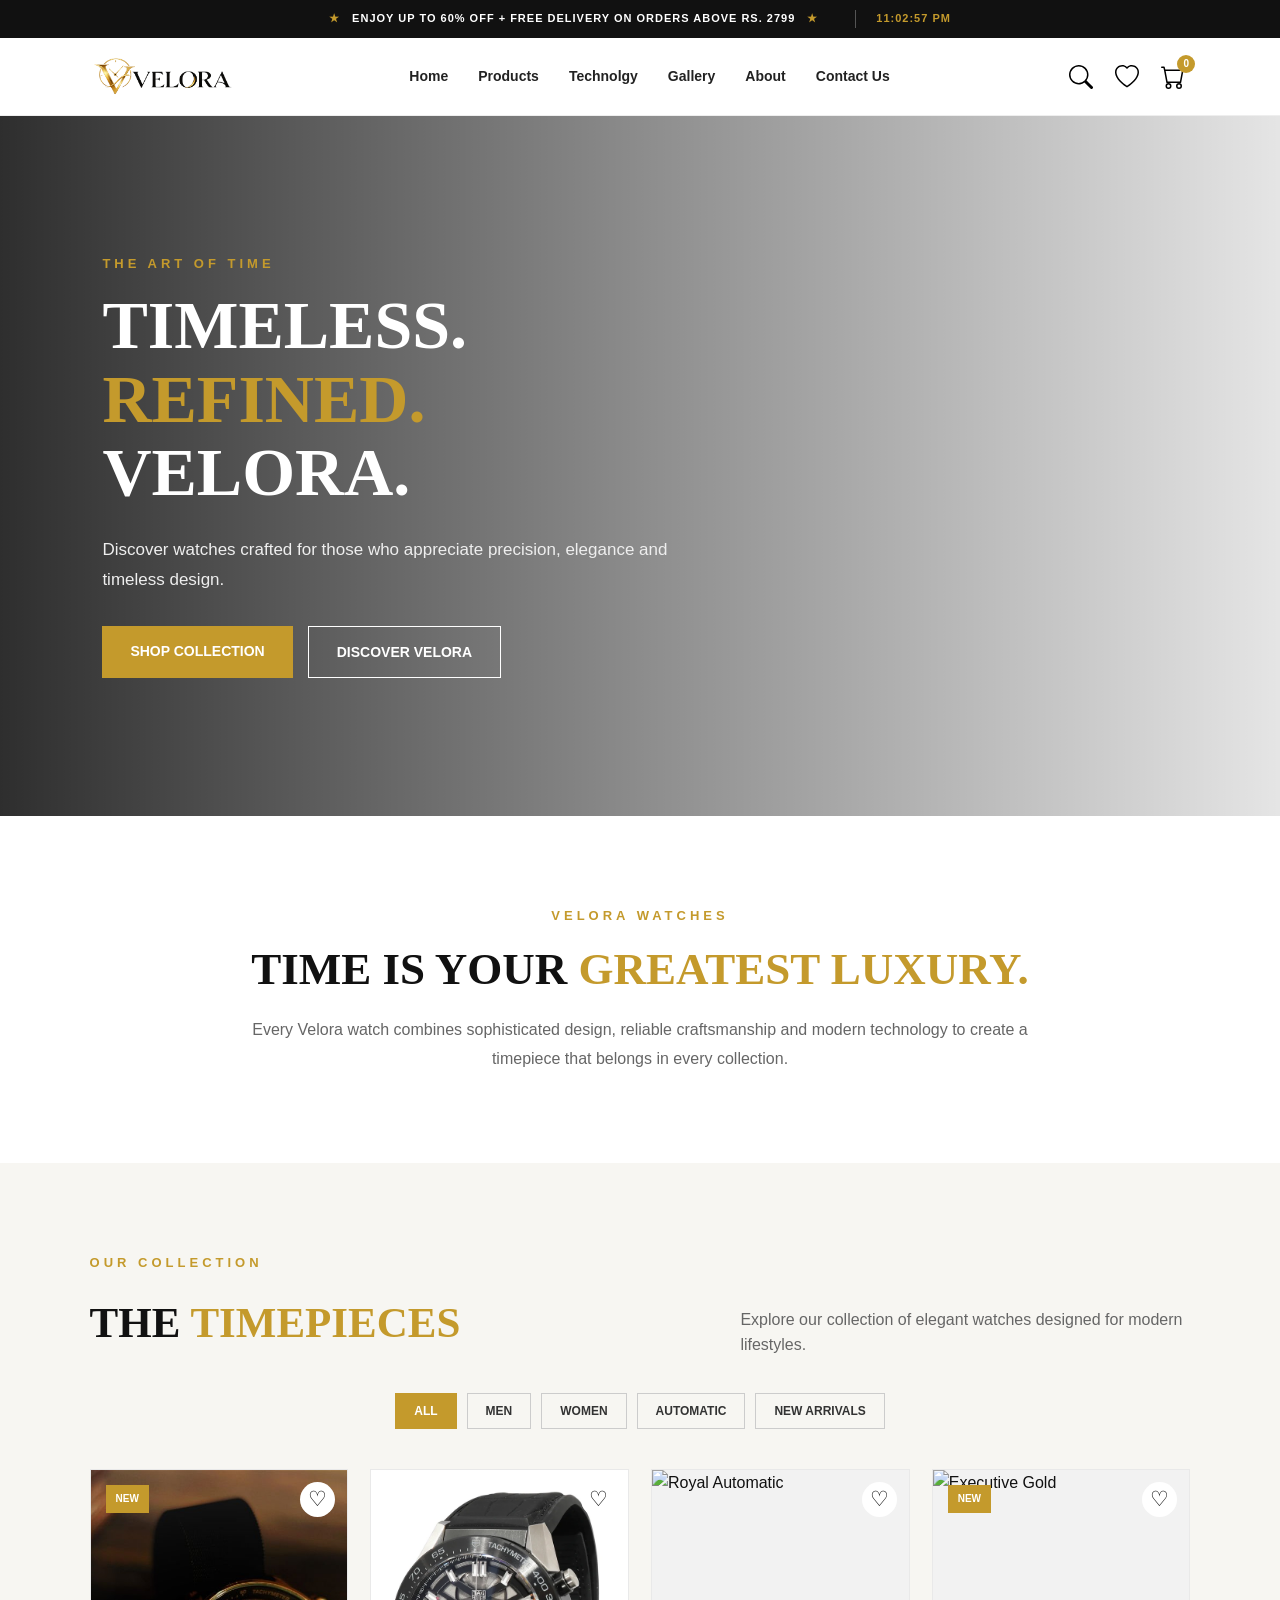
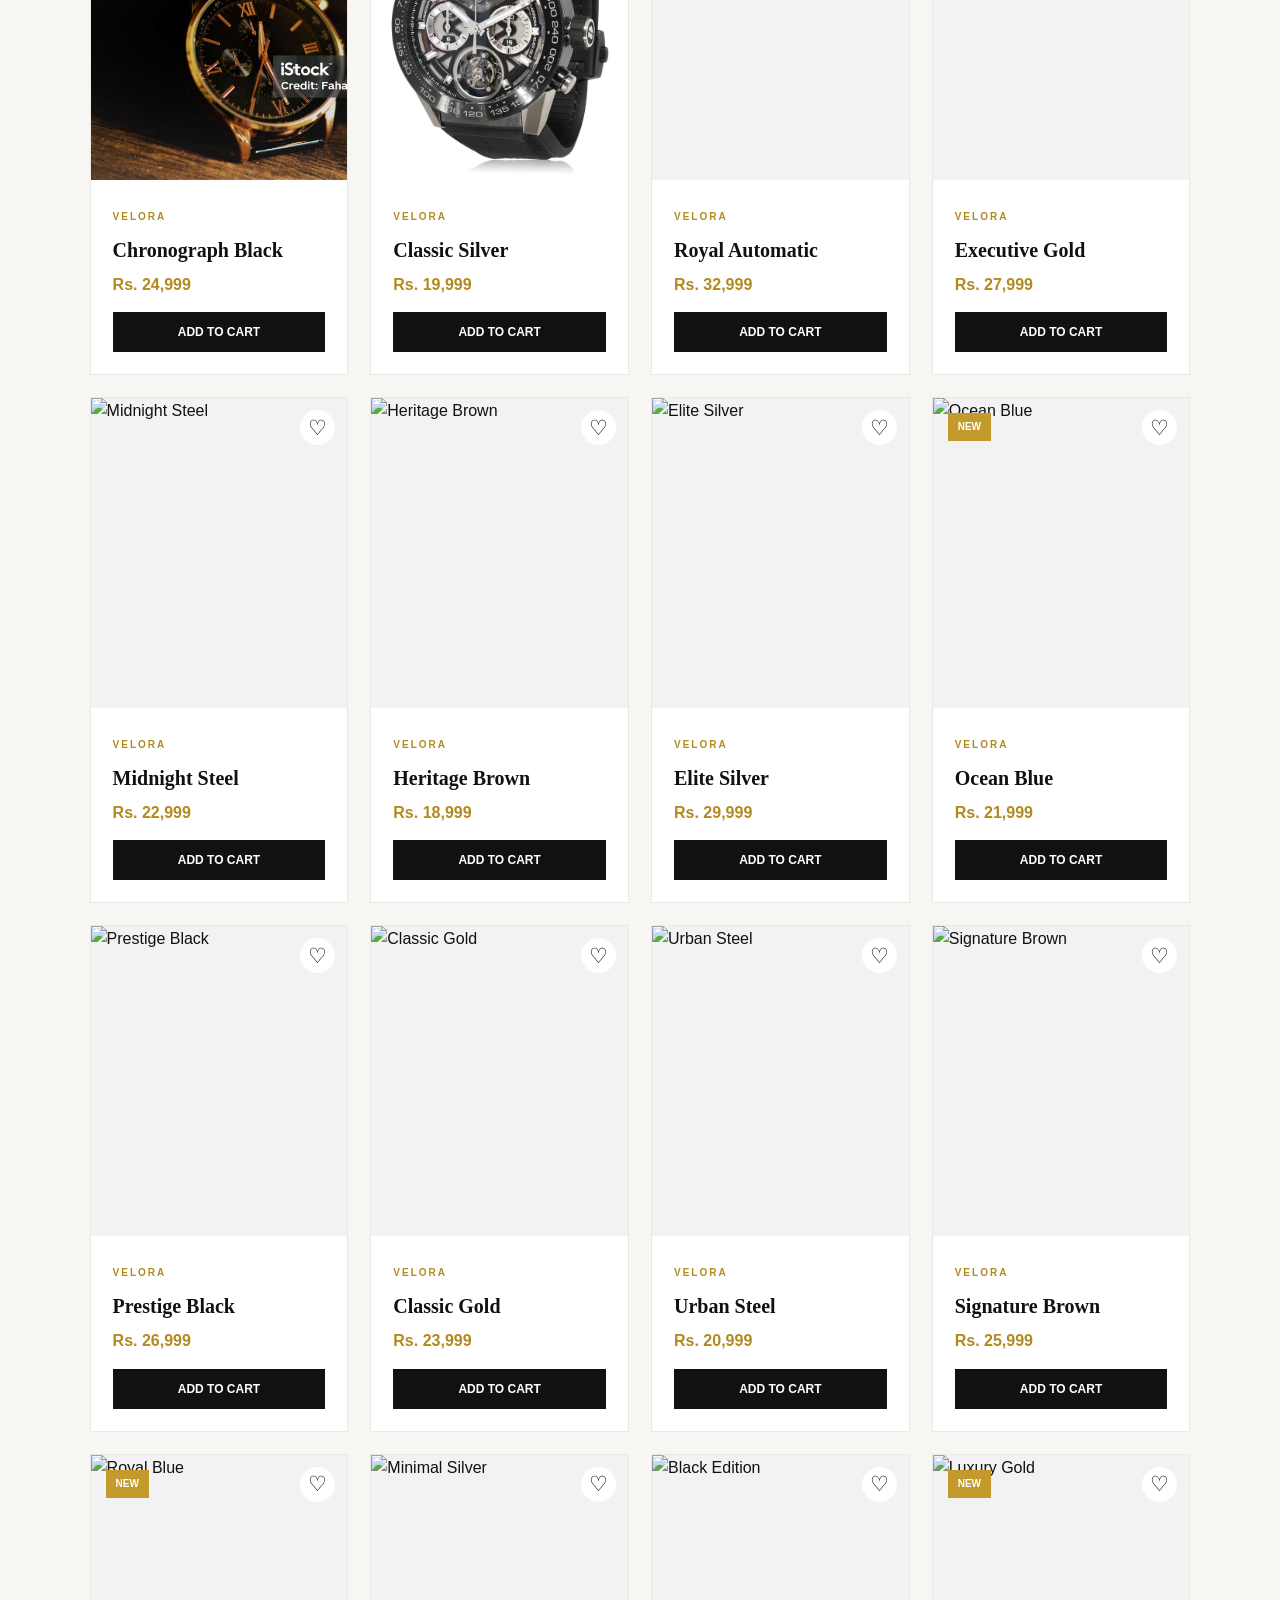
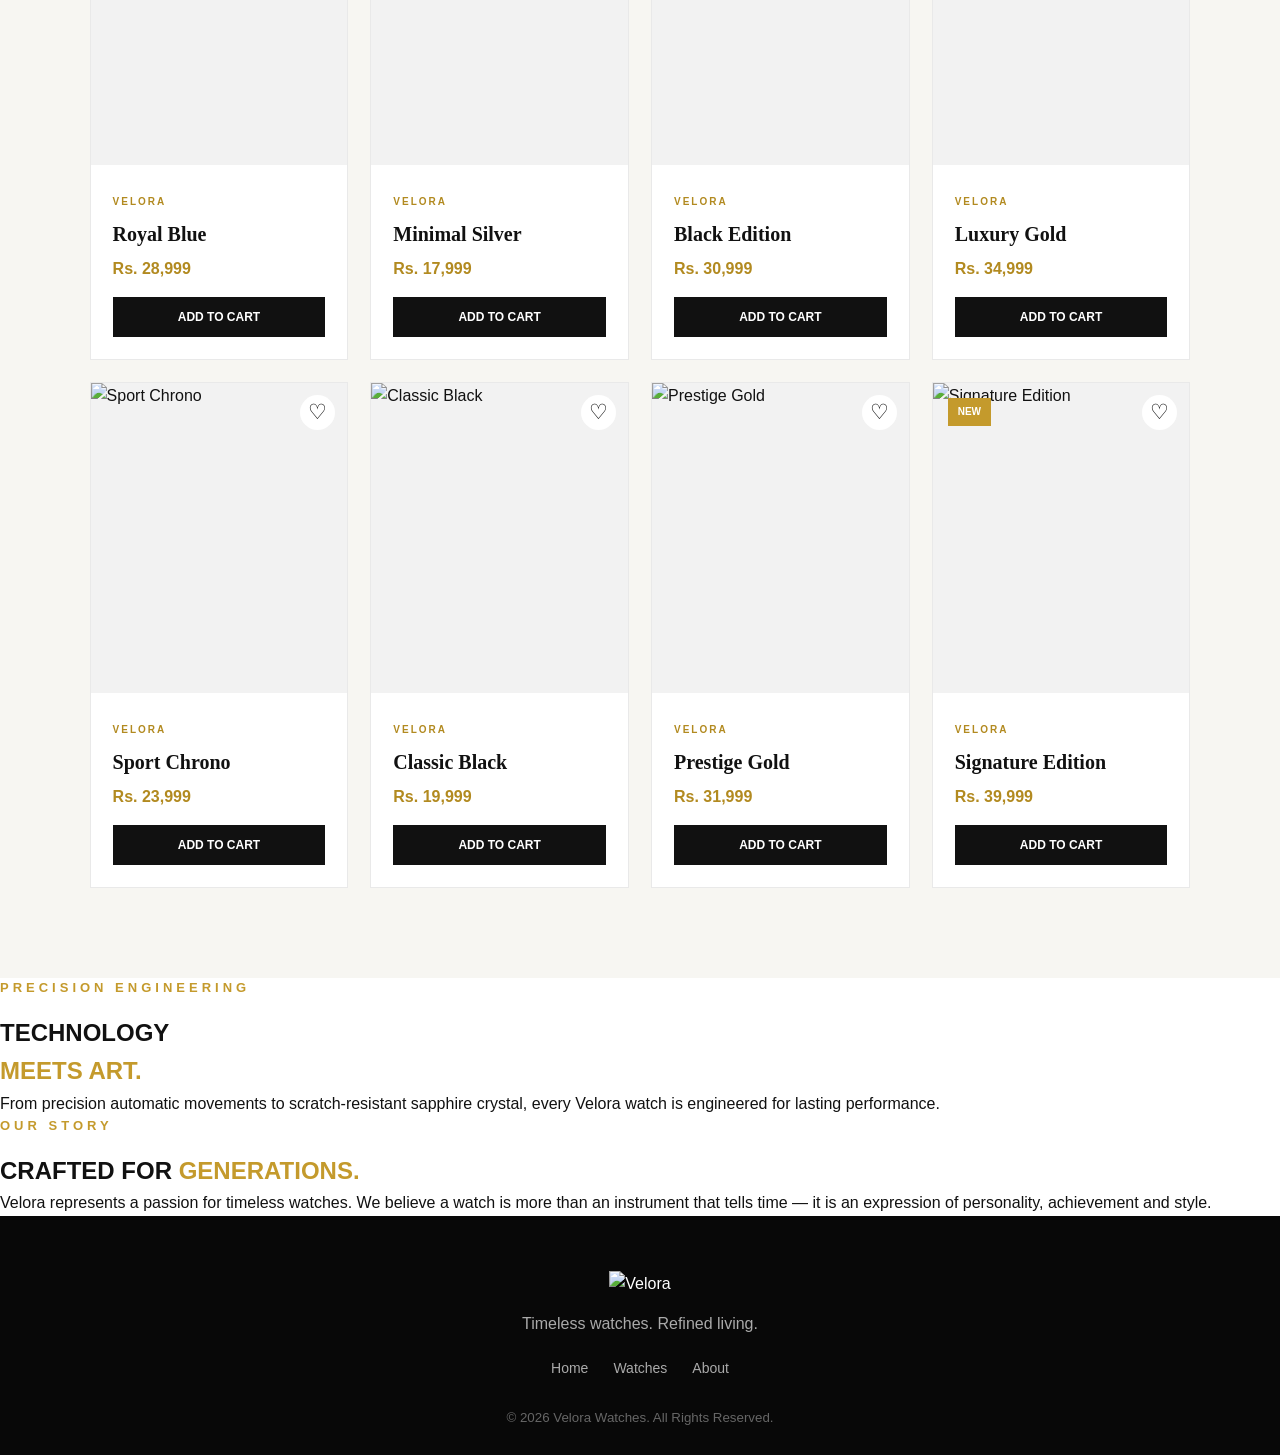
==== index.html @ fa0e279f "Fix css add to card" ====
<!DOCTYPE html>
<html lang="en">
<head>
    <meta charset="UTF-8">
    <meta name="viewport" content="width=device-width, initial-scale=1.0">

    <title>Velora Watches</title>
    <link rel="stylesheet" href="assets/css/bootstrap.min.css">
    <link rel="stylesheet" href="assets/css/style copy.css">
</head>

<body>

    <!-- TOP PROMO BAR -->
    <div class="top-bar">
        <div class="top-bar-content">
            <span>★</span>
            <span>ENJOY UP TO 60% OFF + FREE DELIVERY ON ORDERS ABOVE RS. 2799</span>
            <span>★</span>
            <span class="top-time" id="topTime">--:--:-- --</span>
        </div>
    </div>

    <header>
        <nav class="navbar">

             <a href="#" class="logo">
                <img src="assets/images/logo.png.png" alt="Velora Watches">
            </a>
       <div class="nav-links" id="navLinks">
                <a href="index.html">Home</a>
                <a href="products.html">Products</a>
                <a href="technology.html">Technolgy</a>
                <a href="gallery.html">Gallery</a>
                <a href="about.html">About</a>
                <a href="contact.html">Contact Us</a> 
            </div>

            <div class="nav-icons">
                <button type="button" class="search-button" id="searchButton" aria-label="Search"><img src="assets/images/search (1).svg" width="24px" alt="Search"></button>
                <button> <img src="assets/images/heart.svg" width="24px" alt=""></button>

                <button class="cart-button" id="cartButton">
                    <img src="assets/images/cart.svg" width="24px" alt="">
                    <span id="cartCount">0</span>
                </button>

                <button class="menu-button" id="menuButton">☰</button>
            </div>

        </nav>
    </header>
   


    <section class="hero" id="home">

        <div class="hero-content">

            <p class="subtitle">THE ART OF TIME</p>

            <h1>
                TIMELESS.
                <br>
                <span>REFINED.</span>
                <br>
                VELORA.
            </h1>

            <p>
                Discover watches crafted for those who appreciate
                precision, elegance and timeless design.
            </p>

            <div class="hero-buttons">
                <a href="#watches" class="btn gold-btn">
                    SHOP COLLECTION
                </a>

                <a href="#about" class="btn outline-btn">
                    DISCOVER VELORA
                </a>
            </div>

        </div>

    </section>


    <section class="intro">

        <p class="subtitle">VELORA WATCHES</p>

        <h2>
            TIME IS YOUR
            <span>GREATEST LUXURY.</span>
        </h2>

        <p>
            Every Velora watch combines sophisticated design,
            reliable craftsmanship and modern technology to create
            a timepiece that belongs in every collection.
        </p>

    </section>


    <section class="products" id="watches">

        <div class="section-title">

            <div>
                <p class="subtitle">OUR COLLECTION</p>

                <h2>
                    THE <span>TIMEPIECES</span>
                </h2>
            </div>

            <p>
                Explore our collection of elegant watches designed
                for modern lifestyles.
            </p>

        </div>


        <div class="filters">

            <button class="filter active" data-filter="all">
                ALL
            </button>

            <button class="filter" data-filter="men">
                MEN
            </button>

            <button class="filter" data-filter="women">
                WOMEN
            </button>

            <button class="filter" data-filter="automatic">
                AUTOMATIC
            </button>

            <button class="filter" data-filter="new">
                NEW ARRIVALS
            </button>

        </div>


        <div class="product-grid">


            <div class="product-card" data-category="men new">

                <div class="product-image">
                    <img src="assets/images/istockphoto-1285666595-1024x1024.jpg" alt="Chronograph Black">
                    <span class="badge">NEW</span>
                    <button class="heart">♡</button>
                </div>

                <div class="product-info">
                    <small>VELORA</small>
                    <h3>Chronograph Black</h3>
                    <p>Rs. 24,999</p>

                    <button class="add-cart">
                        ADD TO CART
                    </button>
                </div>

            </div>


            <div class="product-card" data-category="women">

                <div class="product-image">
                    <img src="assets/images/image 31.webp" alt="Classic Silver">
                    <button class="heart">♡</button>
                </div>

                <div class="product-info">
                    <small>VELORA</small>
                    <h3>Classic Silver</h3>
                    <p>Rs. 19,999</p>

                    <button class="add-cart">
                        ADD TO CART
                    </button>
                </div>

            </div>


            <div class="product-card" data-category="men automatic">

                <div class="product-image">
                    <img src="images/watch3.jpg" alt="Royal Automatic">
                    <button class="heart">♡</button>
                </div>

                <div class="product-info">
                    <small>VELORA</small>
                    <h3>Royal Automatic</h3>
                    <p>Rs. 32,999</p>

                    <button class="add-cart">
                        ADD TO CART
                    </button>
                </div>

            </div>


            <div class="product-card" data-category="women new">

                <div class="product-image">
                    <img src="images/watch4.jpg" alt="Executive Gold">
                    <span class="badge">NEW</span>
                    <button class="heart">♡</button>
                </div>

                <div class="product-info">
                    <small>VELORA</small>
                    <h3>Executive Gold</h3>
                    <p>Rs. 27,999</p>

                    <button class="add-cart">
                        ADD TO CART
                    </button>
                </div>

            </div>


            <div class="product-card" data-category="men">

                <div class="product-image">
                    <img src="images/watch5.jpg" alt="Midnight Steel">
                    <button class="heart">♡</button>
                </div>

                <div class="product-info">
                    <small>VELORA</small>
                    <h3>Midnight Steel</h3>
                    <p>Rs. 22,999</p>

                    <button class="add-cart">
                        ADD TO CART
                    </button>
                </div>

            </div>


            <div class="product-card" data-category="men automatic">

                <div class="product-image">
                    <img src="images/watch6.jpg" alt="Heritage Brown">
                    <button class="heart">♡</button>
                </div>

                <div class="product-info">
                    <small>VELORA</small>
                    <h3>Heritage Brown</h3>
                    <p>Rs. 18,999</p>

                    <button class="add-cart">
                        ADD TO CART
                    </button>
                </div>

            </div>


            <div class="product-card" data-category="women">

                <div class="product-image">
                    <img src="images/watch7.jpg" alt="Elite Silver">
                    <button class="heart">♡</button>
                </div>

                <div class="product-info">
                    <small>VELORA</small>
                    <h3>Elite Silver</h3>
                    <p>Rs. 29,999</p>

                    <button class="add-cart">
                        ADD TO CART
                    </button>
                </div>

            </div>


            <div class="product-card" data-category="men new">

                <div class="product-image">
                    <img src="images/watch8.jpg" alt="Ocean Blue">
                    <span class="badge">NEW</span>
                    <button class="heart">♡</button>
                </div>

                <div class="product-info">
                    <small>VELORA</small>
                    <h3>Ocean Blue</h3>
                    <p>Rs. 21,999</p>

                    <button class="add-cart">
                        ADD TO CART
                    </button>
                </div>

            </div>


            <div class="product-card" data-category="men">

                <div class="product-image">
                    <img src="images/watch9.jpg" alt="Prestige Black">
                    <button class="heart">♡</button>
                </div>

                <div class="product-info">
                    <small>VELORA</small>
                    <h3>Prestige Black</h3>
                    <p>Rs. 26,999</p>

                    <button class="add-cart">
                        ADD TO CART
                    </button>
                </div>

            </div>


            <div class="product-card" data-category="women">

                <div class="product-image">
                    <img src="images/watch10.jpg" alt="Classic Gold">
                    <button class="heart">♡</button>
                </div>

                <div class="product-info">
                    <small>VELORA</small>
                    <h3>Classic Gold</h3>
                    <p>Rs. 23,999</p>

                    <button class="add-cart">
                        ADD TO CART
                    </button>
                </div>

            </div>


            <div class="product-card" data-category="men">

                <div class="product-image">
                    <img src="images/watch11.jpg" alt="Urban Steel">
                    <button class="heart">♡</button>
                </div>

                <div class="product-info">
                    <small>VELORA</small>
                    <h3>Urban Steel</h3>
                    <p>Rs. 20,999</p>

                    <button class="add-cart">
                        ADD TO CART
                    </button>
                </div>

            </div>


            <div class="product-card" data-category="women automatic">

                <div class="product-image">
                    <img src="images/watch12.jpg" alt="Signature Brown">
                    <button class="heart">♡</button>
                </div>

                <div class="product-info">
                    <small>VELORA</small>
                    <h3>Signature Brown</h3>
                    <p>Rs. 25,999</p>

                    <button class="add-cart">
                        ADD TO CART
                    </button>
                </div>

            </div>


            <div class="product-card" data-category="men new">

                <div class="product-image">
                    <img src="images/watch13.jpg" alt="Royal Blue">
                    <span class="badge">NEW</span>
                    <button class="heart">♡</button>
                </div>

                <div class="product-info">
                    <small>VELORA</small>
                    <h3>Royal Blue</h3>
                    <p>Rs. 28,999</p>

                    <button class="add-cart">
                        ADD TO CART
                    </button>
                </div>

            </div>


            <div class="product-card" data-category="women">

                <div class="product-image">
                    <img src="images/watch14.jpg" alt="Minimal Silver">
                    <button class="heart">♡</button>
                </div>

                <div class="product-info">
                    <small>VELORA</small>
                    <h3>Minimal Silver</h3>
                    <p>Rs. 17,999</p>

                    <button class="add-cart">
                        ADD TO CART
                    </button>
                </div>

            </div>


            <div class="product-card" data-category="men automatic">

                <div class="product-image">
                    <img src="images/watch15.jpg" alt="Black Edition">
                    <button class="heart">♡</button>
                </div>

                <div class="product-info">
                    <small>VELORA</small>
                    <h3>Black Edition</h3>
                    <p>Rs. 30,999</p>

                    <button class="add-cart">
                        ADD TO CART
                    </button>
                </div>

            </div>


            <div class="product-card" data-category="women new">

                <div class="product-image">
                    <img src="images/watch16.jpg" alt="Luxury Gold">
                    <span class="badge">NEW</span>
                    <button class="heart">♡</button>
                </div>

                <div class="product-info">
                    <small>VELORA</small>
                    <h3>Luxury Gold</h3>
                    <p>Rs. 34,999</p>

                    <button class="add-cart">
                        ADD TO CART
                    </button>
                </div>

            </div>


            <div class="product-card" data-category="men">

                <div class="product-image">
                    <img src="images/watch17.jpg" alt="Sport Chrono">
                    <button class="heart">♡</button>
                </div>

                <div class="product-info">
                    <small>VELORA</small>
                    <h3>Sport Chrono</h3>
                    <p>Rs. 23,999</p>

                    <button class="add-cart">
                        ADD TO CART
                    </button>
                </div>

            </div>


            <div class="product-card" data-category="women">

                <div class="product-image">
                    <img src="images/watch18.jpg" alt="Classic Black">
                    <button class="heart">♡</button>
                </div>

                <div class="product-info">
                    <small>VELORA</small>
                    <h3>Classic Black</h3>
                    <p>Rs. 19,999</p>

                    <button class="add-cart">
                        ADD TO CART
                    </button>
                </div>

            </div>


            <div class="product-card" data-category="men automatic">

                <div class="product-image">
                    <img src="images/watch19.jpg" alt="Prestige Gold">
                    <button class="heart">♡</button>
                </div>

                <div class="product-info">
                    <small>VELORA</small>
                    <h3>Prestige Gold</h3>
                    <p>Rs. 31,999</p>

                    <button class="add-cart">
                        ADD TO CART
                    </button>
                </div>

            </div>


            <div class="product-card" data-category="men new">

                <div class="product-image">
                    <img src="images/watch20.jpg" alt="Signature Edition">
                    <span class="badge">NEW</span>
                    <button class="heart">♡</button>
                </div>

                <div class="product-info">
                    <small>VELORA</small>
                    <h3>Signature Edition</h3>
                    <p>Rs. 39,999</p>

                    <button class="add-cart">
                        ADD TO CART
                    </button>
                </div>

            </div>

        </div>

    </section>


    <section class="technology" id="technology">

        <div>
            <p class="subtitle">PRECISION ENGINEERING</p>

            <h2>
                TECHNOLOGY
                <br>
                <span>MEETS ART.</span>
            </h2>

            <p>
                From precision automatic movements to
                scratch-resistant sapphire crystal, every
                Velora watch is engineered for lasting performance.
            </p>
        </div>

    </section>


    <section class="about" id="about">

        <p class="subtitle">OUR STORY</p>

        <h2>
            CRAFTED FOR
            <span>GENERATIONS.</span>
        </h2>

        <p>
            Velora represents a passion for timeless watches.
            We believe a watch is more than an instrument that
            tells time — it is an expression of personality,
            achievement and style.
        </p>

    </section>


    <footer>

        <img src="images/velora-logo.png" alt="Velora">

        <p>Timeless watches. Refined living.</p>

        <div>
            <a href="#home">Home</a>
            <a href="#watches">Watches</a>
            <a href="#about">About</a>
        </div>

        <small>
            © 2026 Velora Watches. All Rights Reserved.
        </small>

    </footer>


    <!-- CART -->

    <div class="cart-overlay" id="cartOverlay"></div>

    <aside class="cart" id="cart">

        <div class="cart-header">

            <h2>Your Cart</h2>

            <button id="closeCart">
                ✕
            </button>

        </div>


        <div class="cart-items" id="cartItems">

            <div class="empty-cart">
                <div>🛍</div>
                <p>Your cart is empty</p>
            </div>

        </div>


        <div class="cart-footer">

            <div>
                <span>Subtotal</span>
                <strong id="cartTotal">Rs. 0</strong>
            </div>

            <button id="checkout">
                PROCEED TO CHECKOUT
            </button>

        </div>

    </aside>




    <!-- SEARCH OVERLAY -->
    <div class="search-overlay" id="searchOverlay">
        <div class="search-box">
            <button type="button" class="search-close" id="searchClose" aria-label="Close Search">&times;</button>
            <h2>Search <span>Velora</span></h2>

            <div class="search-input-wrapper">
                <input type="text" id="searchInput" placeholder="Search watches..." autocomplete="off">
                <button type="button" id="searchSubmit">SEARCH</button>
            </div>

            <div id="searchResults" class="search-results"></div>
        </div>
    </div>

    <!-- TOP BAR LIVE CLOCK -->
    <script>
        function updateTopTime() {
            const timeElement = document.getElementById("topTime");
            if (!timeElement) return;

            const now = new Date();
            let hours = now.getHours();
            const minutes = String(now.getMinutes()).padStart(2, "0");
            const seconds = String(now.getSeconds()).padStart(2, "0");
            const ampm = hours >= 12 ? "PM" : "AM";

            hours = hours % 12;
            if (hours === 0) hours = 12;
            hours = String(hours).padStart(2, "0");

            timeElement.textContent = `${hours}:${minutes}:${seconds} ${ampm}`;
        }

        updateTopTime();
        setInterval(updateTopTime, 1000);
    </script>



    <!-- SEARCH FUNCTION -->
    <script>
        document.addEventListener("DOMContentLoaded", function () {

            const searchButton = document.getElementById("searchButton");
            const searchOverlay = document.getElementById("searchOverlay");
            const searchClose = document.getElementById("searchClose");
            const searchInput = document.getElementById("searchInput");
            const searchSubmit = document.getElementById("searchSubmit");
            const searchResults = document.getElementById("searchResults");

            if (!searchButton || !searchOverlay) return;

            function openSearch() {
                searchOverlay.classList.add("active");
                searchInput.value = "";
                searchResults.innerHTML = "";
                setTimeout(function () {
                    searchInput.focus();
                }, 100);
            }

            function closeSearch() {
                searchOverlay.classList.remove("active");
            }

            function performSearch() {
                const value = searchInput.value.trim().toLowerCase();
                const products = document.querySelectorAll(".product-card");

                if (value === "") {
                    products.forEach(function (product) {
                        product.style.display = "";
                    });
                    searchResults.innerHTML = "Please enter a watch name.";
                    return;
                }

                let found = 0;

                products.forEach(function (product) {
                    const name = product.querySelector("h3");
                    const text = product.textContent.toLowerCase();

                    if (text.includes(value)) {
                        product.style.display = "";
                        found++;
                    } else {
                        product.style.display = "none";
                    }
                });

                if (found > 0) {
                    searchResults.innerHTML = "<strong>" + found + "</strong> watch found.";
                    setTimeout(function () {
                        closeSearch();
                        const firstMatch = document.querySelector(".product-card:not([style*='display: none'])");
                        if (firstMatch) {
                            firstMatch.scrollIntoView({
                                behavior: "smooth",
                                block: "center"
                            });
                        }
                    }, 600);
                } else {
                    searchResults.innerHTML = "No watch found for <strong>" +
                        searchInput.value +
                        "</strong>.";
                }
            }

            searchButton.addEventListener("click", openSearch);
            searchClose.addEventListener("click", closeSearch);
            searchSubmit.addEventListener("click", performSearch);

            searchInput.addEventListener("keydown", function (event) {
                if (event.key === "Enter") {
                    event.preventDefault();
                    performSearch();
                }

                if (event.key === "Escape") {
                    closeSearch();
                }
            });

            searchOverlay.addEventListener("click", function (event) {
                if (event.target === searchOverlay) {
                    closeSearch();
                }
            });

        });
    </script>
<script src="assets/JS/bootstrap.bundle.min.js"></script>
    <script src="assets/JS/function.js"></script>

</body>
</html>
---- assets/css/style copy.css ----
* {
    margin: 0;
    padding: 0;
    box-sizing: border-box;
}

html {
    scroll-behavior: smooth;
}

body {
    font-family: Arial, sans-serif;
    color: #111;
    background: #fff;
    line-height: 1.6;
}

a {
    text-decoration: none;
    color: inherit;
}

button {
    font-family: inherit;
    cursor: pointer;
}


   /* TOP PROMO BAR */

.top-bar {
    width: 100%;
    background: #111;
    color: #fff;
    overflow: hidden;
    position: relative;
    z-index: 1101;
}

.top-bar-content {
    min-height: 38px;
    display: flex;
    align-items: center;
    justify-content: center;
    gap: 12px;
    padding: 8px 20px;
    font-size: 11px;
    font-weight: bold;
    letter-spacing: 1px;
    text-transform: uppercase;
    white-space: nowrap;
}

.top-bar-content > span:first-child,
.top-bar-content > span:nth-child(3) {
    color: #c49a2c;
}

.top-time {
    margin-left: 25px;
    padding-left: 20px;
    border-left: 1px solid #555;
    color: #c49a2c;
    font-size: 11px;
    min-width: 90px;
    text-align: center;
}



   /* NAVBAR */


.navbar {
    width: 100%;
    min-height: 78px;
    padding: 0 7%;

    display: flex;
    align-items: center;
    justify-content: space-between;

    background: #fff;
    border-bottom: 1px solid #eee;

    position: sticky;
    top: 0;
    z-index: 1000;
}

.logo img {
    width: 145px;
    height: auto;
    display: block;
}

.nav-links {
    display: flex;
    align-items: center;
    gap: 30px;
}

.nav-links a {
    position: relative;

    color: #222;
    font-size: 14px;
    font-weight: 600;

    transition: 0.3s ease;
}

.nav-links a:hover,
.nav-links a.active {
    color: #c49a2c;
}

.nav-links a.active::after {
    content: "";

    position: absolute;
    left: 0;
    bottom: -8px;

    width: 100%;
    height: 2px;

    background: #c49a2c;
}

.nav-icons {
    display: flex;
    align-items: center;
    gap: 12px;
}

.nav-icons button {
    border: none;
    background: transparent;
    padding: 5px;
}

.nav-icons img {
    display: block;
}

.cart-button {
    position: relative;
}

#cartCount {
    position: absolute;

    top: -5px;
    right: -5px;

    width: 18px;
    height: 18px;

    display: flex;
    align-items: center;
    justify-content: center;

    border-radius: 50%;

    background: #c49a2c;
    color: #fff;

    font-size: 10px;
    font-weight: bold;
}

.menu-button {
    display: none;
    font-size: 24px;
}



   /* COMMON */

.subtitle {
    color: #c49a2c;

    font-size: 13px;
    font-weight: bold;

    letter-spacing: 4px;
    text-transform: uppercase;

    margin-bottom: 15px;
}

h2 span,
h1 span {
    color: #c49a2c;
}


/* 
   HOME HERO */

.hero {
    min-height: 700px;

    display: flex;
    align-items: center;

    padding: 80px 8%;

    color: #fff;

    background:
        linear-gradient(
            90deg,
            rgba(0, 0, 0, 0.82),
            rgba(0, 0, 0, 0.45),
            rgba(0, 0, 0, 0.10)
        ),
        url("https://images.unsplash.com/photo-1524805444758-089113d48a6d?auto=format&fit=crop&w=1800&q=85")
        center/cover no-repeat;
}

.hero-content {
    max-width: 680px;
}

.hero h1 {
    font-family: Georgia, serif;

    font-size: 68px;
    line-height: 1.08;

    margin-bottom: 25px;
}

.hero p:not(.subtitle) {
    max-width: 600px;

    color: #eee;

    font-size: 17px;
    line-height: 1.8;

    margin-bottom: 30px;
}

.hero-buttons {
    display: flex;
    gap: 15px;
}

.btn {
    display: inline-block;

    padding: 14px 28px;

    font-size: 14px;
    font-weight: bold;

    transition: 0.3s ease;
}

.gold-btn {
    background: #c49a2c;
    color: #fff;
}

.gold-btn:hover {
    background: #a77f19;
    transform: translateY(-2px);
}

.outline-btn {
    color: #fff;
    border: 1px solid #fff;
}

.outline-btn:hover {
    background: #fff;
    color: #111;
}


/* 
   HOME INTRO Section */

.intro {
    padding: 90px 8%;
    text-align: center;
}

.intro h2 {
    font-family: Georgia, serif;

    font-size: 45px;
    line-height: 1.2;

    margin-bottom: 20px;
}

.intro > p:last-child {
    max-width: 800px;
    margin: auto;

    color: #666;
    line-height: 1.8;
}



   /* HOME PRODUCTS */

.products {
    padding: 90px 7%;
    background: #f7f6f2;
}

.section-title {
    max-width: 1200px;
    margin: 0 auto 35px;

    display: flex;
    justify-content: space-between;
    align-items: end;

    gap: 30px;
}

.section-title h2 {
    font-family: Georgia, serif;
    font-size: 43px;
}

.section-title > p {
    max-width: 450px;
    color: #666;
}

.filters,
.product-filters {
    max-width: 1200px;
    margin: 0 auto 40px;

    display: flex;
    justify-content: center;
    flex-wrap: wrap;

    gap: 10px;
}

.filter {
    padding: 10px 18px;

    background: transparent;

    border: 1px solid #ccc;

    color: #333;

    font-size: 12px;
    font-weight: bold;

    transition: 0.3s;
}

.filter:hover,
.filter.active {
    background: #c49a2c;
    border-color: #c49a2c;
    color: #fff;
}

.product-grid {
    max-width: 1200px;
    margin: auto;

    display: grid;
    grid-template-columns: repeat(4, 1fr);

    gap: 22px;
}

.product-card {
    background: #fff;

    border: 1px solid #e9e9e9;

    overflow: hidden;

    transition: 0.3s ease;
}

.product-card:hover {
    transform: translateY(-7px);

    box-shadow:
        0 15px 35px rgba(0, 0, 0, 0.10);
}

.product-image {
    height: 310px;

    position: relative;
    overflow: hidden;

    background: #f2f2f2;
}

.product-image img {
    width: 100%;
    height: 100%;

    object-fit: cover;

    display: block;

    transition: 0.5s ease;
}

.product-card:hover .product-image img {
    transform: scale(1.07);
}

.badge {
    position: absolute;

    top: 15px;
    left: 15px;

    padding: 6px 10px;

    background: #c49a2c;
    color: #fff;

    font-size: 10px;
    font-weight: bold;
}

.heart {
    position: absolute;

    top: 12px;
    right: 12px;

    width: 35px;
    height: 35px;

    border: none;
    border-radius: 50%;

    background: #fff;

    font-size: 21px;
}

.product-info {
    padding: 22px;
}

.product-info small {
    color: #b28a20;

    font-size: 10px;
    font-weight: bold;

    letter-spacing: 2px;
}

.product-info h3 {
    font-family: Georgia, serif;

    font-size: 20px;

    margin: 6px 0;
}

.product-info p {
    color: #b28a20;
    font-weight: bold;

    margin-bottom: 15px;
}

.add-cart {
    width: 100%;

    padding: 12px;

    border: 1px solid #111;

    background: #111;
    color: #fff;

    font-size: 12px;
    font-weight: bold;

    transition: 0.3s;
}

.add-cart:hover {
    background: #c49a2c;
    border-color: #c49a2c;
}

/* Try Changes */
/* CART PRODUCT IMAGE */

.cart-item {
    display: flex;
    align-items: center;
    gap: 12px;
    margin-bottom: 18px;
    padding-bottom: 18px;
    border-bottom: 1px solid #eee;
}

.cart-item img {
    width: 70px;
    height: 70px;
    object-fit: cover;
    flex-shrink: 0;
    border: 1px solid #eee;
}

.cart-item-info {
    flex: 1;
}

.cart-item-info h4 {
    font-family: Georgia, serif;
    font-size: 15px;
    margin-bottom: 5px;
}

.cart-item-info p {
    color: #c49a2c;
    font-size: 13px;
    font-weight: bold;
    margin: 0;
}



   /* PRODUCTS PAGE HERO */

.products-hero {
    min-height: 500px;

    display: flex;
    align-items: center;

    padding: 80px 8%;

    color: #fff;

    background:
        linear-gradient(
            90deg,
            rgba(0, 0, 0, 0.80),
            rgba(0, 0, 0, 0.40)
        ),
        url("https://images.unsplash.com/photo-1523275335684-37898b6baf30?auto=format&fit=crop&w=1800&q=85")
        center/cover no-repeat;
}

.products-hero-content {
    max-width: 700px;
}

.products-hero h1 {
    font-family: Georgia, serif;

    font-size: 60px;
    line-height: 1.1;

    margin-bottom: 20px;
}

.products-hero p:last-child {
    max-width: 600px;

    color: #eee;
    line-height: 1.8;
}



   /* PRODUCTS PAGE */

.products-page {
    padding: 90px 7%;
    background: #f7f6f2;
}

.products-heading {
    max-width: 1200px;
    margin: 0 auto 35px;

    display: flex;
    justify-content: space-between;
    align-items: end;

    gap: 30px;
}

.products-heading h2 {
    font-family: Georgia, serif;
    font-size: 43px;
}

.products-heading > p {
    max-width: 430px;
    color: #666;
}

   /* TECHNOLOGY */

.technology-hero {
    min-height: 560px;

    display: flex;
    align-items: center;

    padding: 80px 8%;

    color: #fff;

    background:
        linear-gradient(
            90deg,
            rgba(0, 0, 0, 0.82),
            rgba(0, 0, 0, 0.40)
        ),
        url("https://images.unsplash.com/photo-1523275335684-37898b6baf30?auto=format&fit=crop&w=1800&q=85")
        center/cover no-repeat;
}

.technology-hero-content {
    max-width: 700px;
}

.technology-hero h1 {
    font-family: Georgia, serif;

    font-size: 60px;
    line-height: 1.1;

    margin-bottom: 20px;
}

.technology-hero p:last-child {
    color: #eee;
    max-width: 600px;
}


/* TECHNOLOGY INTRO */

.technology-intro {
    padding: 100px 8%;

    display: grid;
    grid-template-columns: 1fr 1fr;

    gap: 70px;

    align-items: center;
}

.technology-intro-text h2 {
    font-family: Georgia, serif;

    font-size: 45px;
    line-height: 1.2;

    margin-bottom: 20px;
}

.technology-intro-text p:not(.subtitle) {
    color: #666;

    line-height: 1.8;

    margin-bottom: 15px;
}

.technology-intro-image {
    width: 100%;
    overflow: hidden;
}

.technology-intro-image img {
    width: 100%;
    height: 500px;
    object-fit: cover;
    object-position: center;
    display: block;
}


/* TECHNOLOGY FEATURES */

.technology-features {
    padding: 90px 7%;

    background: #f7f6f2;
}

.technology-heading {
    max-width: 1200px;
    margin: 0 auto 45px;

    text-align: center;
}

.technology-heading h2 {
    font-family: Georgia, serif;
    font-size: 43px;
}

.technology-grid {
    max-width: 1200px;
    margin: auto;

    display: grid;
    grid-template-columns: repeat(3, 1fr);

    gap: 22px;
}

.technology-card {
    background: #fff;

    padding: 35px 30px;

    border: 1px solid #e4e1d8;

    transition: 0.3s ease;
}

.technology-card:hover {
    transform: translateY(-7px);

    box-shadow:
        0 15px 35px rgba(0, 0, 0, 0.08);
}

.technology-number {
    color: #c49a2c;

    font-family: Georgia, serif;

    font-size: 30px;

    margin-bottom: 15px;
}

.technology-card h3 {
    font-family: Georgia, serif;

    font-size: 20px;

    margin-bottom: 12px;
}

.technology-card p {
    color: #666;
    line-height: 1.8;
}


/* TECHNOLOGY PERFORMANCE */

.technology-performance {
    min-height: 500px;

    padding: 100px 8%;

    display: flex;
    align-items: center;

    color: #fff;

    background:
        linear-gradient(
            rgba(0, 0, 0, 0.75),
            rgba(0, 0, 0, 0.75)
        ),
        url("https://images.unsplash.com/photo-1508057198894-247b23fe5ade?auto=format&fit=crop&w=1800&q=85")
        center/cover no-repeat;
}

.performance-content {
    max-width: 650px;
}

.performance-content h2 {
    font-family: Georgia, serif;

    font-size: 45px;
    line-height: 1.2;

    margin-bottom: 20px;
}

.performance-content p:not(.subtitle) {
    color: #ddd;
    line-height: 1.8;
    margin-bottom: 25px;
}

.technology-btn {
    display: inline-block;

    padding: 14px 25px;

    background: #c49a2c;
    color: #fff;

    font-size: 13px;
    font-weight: bold;
}


   /* ABOUT PAGE */



.navbar {
    width: 100%;
    min-height: 78px;
    padding: 0 7%;

    display: flex;
    align-items: center;
    justify-content: space-between;

    background: #fff;
    border-bottom: 1px solid #eee;

    position: sticky;
    top: 0;
    z-index: 1000;
}

.logo img {
    width: 145px;
    height: auto;
    display: block;
}

.nav-links {
    display: flex;
    align-items: center;
    gap: 30px;
}

.nav-links a {
    position: relative;

    color: #222;
    font-size: 14px;
    font-weight: 600;

    transition: 0.3s ease;
}

.nav-links a:hover,
.nav-links a.active {
    color: #c49a2c;
}

.nav-links a.active::after {
    content: "";

    position: absolute;
    left: 0;
    bottom: -8px;

    width: 100%;
    height: 2px;

    background: #c49a2c;
}

.nav-icons {
    display: flex;
    align-items: center;
    gap: 12px;
}

.nav-icons button {
    border: none;
    background: transparent;
    padding: 5px;
}

.nav-icons img {
    display: block;
}

.cart-button {
    position: relative;
}

#cartCount {
    position: absolute;

    top: -5px;
    right: -5px;

    width: 18px;
    height: 18px;

    display: flex;
    align-items: center;
    justify-content: center;

    border-radius: 50%;

    background: #c49a2c;
    color: #fff;

    font-size: 10px;
    font-weight: bold;
}

.menu-button {
    display: none;
    font-size: 24px;
}
.about-hero {
    min-height: 560px;

    display: flex;
    align-items: center;

    padding: 80px 8%;

    color: #fff;

    background:
        linear-gradient(
            90deg,
            rgba(0, 0, 0, 0.82),
            rgba(0, 0, 0, 0.40)
        ),
        url("https://images.unsplash.com/photo-1523170335258-f5ed11844a49?auto=format&fit=crop&w=1800&q=85")
        center/cover no-repeat;
}

.about-hero-content {
    max-width: 700px;
}

.about-hero-content > span {
    color: #d4af37;

    font-size: 13px;
    font-weight: bold;

    letter-spacing: 4px;
}

.about-hero h1 {
    font-family: Georgia, serif;

    font-size: 60px;
    line-height: 1.1;

    margin: 20px 0;
}

.about-hero h1 strong {
    color: #d4af37;
}

.about-hero p {
    max-width: 600px;

    color: #eee;
    line-height: 1.8;
}


/* ABOUT INTRO */

.about-intro {
    padding: 100px 8%;

    display: grid;
    grid-template-columns: 1fr 1fr;

    gap: 70px;

    align-items: center;
}

.about-image img {
    width: 100%;
    height: 500px;

    object-fit: cover;

    display: block;
}

.about-text h2 {
    font-family: Georgia, serif;

    font-size: 45px;
    line-height: 1.2;

    margin: 15px 0 25px;
}

.about-text h2 span {
    color: #c49a2c;
}

.section-label {
    color: #b28a20;

    font-size: 13px;
    font-weight: bold;

    letter-spacing: 3px;
}

.about-text p {
    color: #666;
    line-height: 1.8;

    margin-bottom: 16px;
}


/* ABOUT VALUES */

.values {
    padding: 90px 7%;
    background: #f7f6f2;
}

.values .section-heading {
    text-align: center;
    margin-bottom: 50px;
}

.values .section-heading > span {
    color: #b28a20;

    font-size: 13px;
    font-weight: bold;

    letter-spacing: 3px;
}

.values .section-heading h2 {
    font-family: Georgia, serif;

    font-size: 43px;

    margin-top: 10px;
}

.values-grid {
    max-width: 1100px;
    margin: auto;

    display: grid;
    grid-template-columns: repeat(4, 1fr);

    gap: 20px;
}

.value-card {
    padding: 35px 25px;

    background: #fff;

    border: 1px solid #e5e2d9;

    transition: 0.3s ease;
}

.value-card:hover {
    transform: translateY(-7px);

    box-shadow:
        0 15px 35px rgba(0, 0, 0, 0.08);
}

.value-number {
    color: #c49a2c;

    font-family: Georgia, serif;

    font-size: 28px;

    margin-bottom: 15px;
}

.value-card h3 {
    font-family: Georgia, serif;

    font-size: 23px;

    margin-bottom: 10px;
}

.value-card p {
    color: #666;
    line-height: 1.7;
}


/* =====================================================
   CONTACT
===================================================== */

.contact-section {
    padding: 100px 8%;

    background: #111;

    color: #fff;
}

.contact-container {
    max-width: 1200px;
    margin: auto;

    display: grid;
    grid-template-columns: 1fr 1fr;

    gap: 70px;
}

.contact-tag {
    color: #d4af37;

    font-size: 13px;
    font-weight: bold;

    letter-spacing: 3px;
}

.contact-info h2 {
    font-family: Georgia, serif;

    font-size: 45px;

    margin: 15px 0 20px;
}

.contact-info h2 span {
    color: #d4af37;
}

.contact-info > p {
    color: #ccc;

    line-height: 1.8;

    margin-bottom: 30px;
}

.contact-details {
    display: flex;
    flex-direction: column;
    gap: 20px;
}

.contact-item {
    display: flex;
    gap: 15px;
}

.contact-icon {
    font-size: 22px;
}

.contact-item h4 {
    margin-bottom: 3px;
}

.contact-item p {
    color: #aaa;
}


/* CONTACT FORM */

.contact-form-box {
    background: #fff;

    padding: 40px;

    color: #111;
}

.contact-form-box h3 {
    font-family: Georgia, serif;

    font-size: 30px;

    margin-bottom: 25px;
}

.contact-form-box form {
    display: flex;
    flex-direction: column;

    gap: 15px;
}

.input-row {
    display: grid;
    grid-template-columns: 1fr 1fr;

    gap: 15px;
}

.contact-form-box input,
.contact-form-box textarea {
    width: 100%;

    padding: 14px;

    border: 1px solid #ddd;

    outline: none;

    font-family: Arial, sans-serif;

    font-size: 14px;
}

.contact-form-box input:focus,
.contact-form-box textarea:focus {
    border-color: #c49a2c;
}

.contact-form-box button {
    padding: 15px;

    border: none;

    background: #c49a2c;
    color: #fff;

    font-weight: bold;

    transition: 0.3s;
}

.contact-form-box button:hover {
    background: #a67f19;
}


/* =====================================================
   GALLERY
===================================================== */

.gallery-hero {
    min-height: 520px;

    display: flex;
    align-items: center;

    padding: 80px 8%;

    color: #fff;

    background:
        linear-gradient(
            90deg,
            rgba(0, 0, 0, 0.80),
            rgba(0, 0, 0, 0.35)
        ),
        url("https://images.unsplash.com/photo-1524805444758-089113d48a6d?auto=format&fit=crop&w=1800&q=85")
        center/cover no-repeat;
}

.gallery-hero-content {
    max-width: 700px;
}

.gallery-hero h1 {
    font-family: Georgia, serif;

    font-size: 62px;
    line-height: 1.1;

    margin: 15px 0 20px;
}

.gallery-hero p:last-child {
    max-width: 600px;

    color: #eee;

    line-height: 1.8;
}


/* GALLERY SECTION */

.gallery-section {
    padding: 90px 6%;

    background: #f7f6f2;
}

.gallery-heading {
    max-width: 700px;

    margin: 0 auto 55px;

    text-align: center;
}

.gallery-heading h2 {
    font-family: Georgia, serif;

    font-size: 45px;

    margin: 10px 0 18px;
}

.gallery-heading > p:last-child {
    color: #666;
}


/* GALLERY GRID */

.gallery-grid {
    max-width: 1250px;
    margin: auto;

    display: grid;

    grid-template-columns: repeat(3, 1fr);

    grid-auto-rows: 300px;

    gap: 18px;
}

.gallery-item {
    position: relative;

    overflow: hidden;

    background: #ddd;
}

.gallery-item img {
    width: 100%;
    height: 100%;

    object-fit: cover;

    display: block;

    transition: 0.6s ease;
}

.gallery-item:hover img {
    transform: scale(1.08);
}

.gallery-large {
    grid-row: span 2;
}

.gallery-wide {
    grid-column: span 2;
}

.gallery-overlay {
    position: absolute;

    inset: 0;

    display: flex;
    align-items: flex-end;

    padding: 25px;

    background:
        linear-gradient(
            to top,
            rgba(0, 0, 0, 0.80),
            transparent
        );

    opacity: 0;

    transition: 0.4s ease;
}

.gallery-item:hover .gallery-overlay {
    opacity: 1;
}

.gallery-overlay span {
    color: #d4af37;

    font-size: 13px;
    font-weight: bold;

    letter-spacing: 2px;
}


/* GALLERY CTA */

.gallery-cta {
    padding: 100px 8%;

    text-align: center;

    color: #fff;

    background: #111;
}

.gallery-cta h2 {
    font-family: Georgia, serif;

    font-size: 45px;

    margin: 15px 0 30px;
}

.gallery-cta h2 span {
    color: #d4af37;
}

.about-btn {
    display: inline-block;

    padding: 14px 28px;

    background: #c49a2c;

    color: #fff;

    font-size: 13px;
    font-weight: bold;
}


/* =====================================================
   FOOTER
===================================================== */

footer {
    padding: 55px 7% 25px;

    background: #080808;

    color: #fff;

    text-align: center;
}

footer img {
    width: 140px;

    margin-bottom: 15px;
}

footer p {
    color: #aaa;

    margin-bottom: 20px;
}

footer div {
    display: flex;
    justify-content: center;
    flex-wrap: wrap;

    gap: 25px;

    margin-bottom: 25px;
}

footer a {
    color: #aaa;

    font-size: 14px;

    transition: 0.3s;
}

footer a:hover {
    color: #d4af37;
}

footer small {
    color: #666;
}


/* =====================================================
   CART
===================================================== */

.cart-overlay {
    position: fixed;

    inset: 0;

    background: rgba(0, 0, 0, 0.55);

    z-index: 2000;

    opacity: 0;
    visibility: hidden;

    transition: 0.3s;
}

.cart-overlay.active {
    opacity: 1;
    visibility: visible;
}

.cart {
    position: fixed;

    top: 0;
    right: 0;

    width: 400px;
    max-width: 90%;

    height: 100vh;

    padding: 30px;

    background: #fff;

    z-index: 2100;

    transform: translateX(100%);

    transition: 0.4s ease;
}

.cart-overlay.active + .cart,
.cart.active {
    transform: translateX(0);
}

.cart-header {
    display: flex;
    justify-content: space-between;
    align-items: center;

    padding-bottom: 20px;

    border-bottom: 1px solid #ddd;
}

.cart-header h2 {
    font-family: Georgia, serif;
}

.cart-header button {
    border: none;
    background: transparent;

    font-size: 22px;
}

.cart-items {
    padding: 25px 0;
}

.empty-cart {
    text-align: center;
    color: #777;

    padding: 50px 0;
}

.empty-cart div {
    font-size: 40px;
    margin-bottom: 10px;
}

.cart-footer {
    border-top: 1px solid #ddd;

    padding-top: 20px;
}

.cart-total {
    display: flex;
    justify-content: space-between;

    margin-bottom: 20px;

    font-weight: bold;
}

#checkout {
    width: 100%;

    padding: 15px;

    border: none;

    background: #111;
    color: #fff;

    font-weight: bold;
}


/* =====================================================
   RESPONSIVE
===================================================== */

@media (max-width: 1100px) {

    .navbar {
        padding: 0 5%;
    }

    .nav-links {
        gap: 20px;
    }

    .product-grid {
        grid-template-columns: repeat(3, 1fr);
    }

    .values-grid {
        grid-template-columns: repeat(2, 1fr);
    }

    .technology-grid {
        grid-template-columns: repeat(2, 1fr);
    }
}


@media (max-width: 850px) {

    .nav-links {
        display: none;
        position: absolute;
        top: 100%;
        left: 0;
        width: 100%;
        background: #fff;
        flex-direction: column;
        align-items: center;
        gap: 0;
        padding: 15px 0;
        border-top: 1px solid #eee;
        box-shadow: 0 10px 25px rgba(0, 0, 0, 0.08);
        z-index: 999;
    }

    .nav-links.active {
        display: flex;
    }

    .nav-links a {
        width: 100%;
        text-align: center;
        padding: 13px 20px;
        font-size: 14px;
    }

    .nav-links a:hover,
    .nav-links a.active {
        background: #f7f6f2;
        color: #c49a2c;
    }

    .nav-links a.active::after {
        display: none;
    }

    .menu-button {
        display: block;
        border: none;
        background: transparent;
        font-size: 25px;
        line-height: 1;
        color: #111;
        padding: 5px;
    }

    .hero h1,
    .products-hero h1,
    .technology-hero h1,
    .about-hero h1,
    .gallery-hero h1 {
        font-size: 48px;
    }

    .product-grid {
        grid-template-columns: repeat(2, 1fr);
    }

    .section-title,
    .products-heading {
        flex-direction: column;
        align-items: flex-start;
    }

    .technology-intro,
    .about-intro,
    .contact-container {
        grid-template-columns: 1fr;
    }

    .technology-intro-image img,
    .about-image img {
        height: 430px;
    }

    .gallery-grid {
        grid-template-columns: repeat(2, 1fr);
    }

    .gallery-large {
        grid-row: span 1;
    }

    .gallery-wide {
        grid-column: span 1;
    }
}


@media (max-width: 600px) {

    .top-bar-content {
        min-height: 34px;
        gap: 7px;
        font-size: 8px;
        letter-spacing: 0.5px;
        padding: 8px 10px;
    }

    .top-time {
        margin-left: 8px;
        padding-left: 8px;
        font-size: 8px;
        min-width: 68px;
    }

    .navbar {
        min-height: 68px;
    }

    .logo img {
        width: 120px;
    }

    .hero,
    .products-hero,
    .technology-hero,
    .about-hero,
    .gallery-hero {
        min-height: 500px;

        padding: 60px 6%;
    }

    .hero h1,
    .products-hero h1,
    .technology-hero h1,
    .about-hero h1,
    .gallery-hero h1 {
        font-size: 36px;
    }

    .hero-buttons {
        flex-direction: column;
        align-items: flex-start;
    }

    .intro,
    .products,
    .products-page,
    .technology-intro,
    .technology-features,
    .about-intro,
    .values,
    .contact-section,
    .gallery-section,
    .gallery-cta {
        padding: 65px 6%;
    }

    .intro h2,
    .technology-intro-text h2,
    .technology-heading h2,
    .about-text h2,
    .values .section-heading h2,
    .contact-info h2,
    .gallery-heading h2,
    .gallery-cta h2 {
        font-size: 34px;
    }

    .product-grid {
        grid-template-columns: 1fr;
    }

    .technology-grid {
        grid-template-columns: 1fr;
    }

    .values-grid {
        grid-template-columns: 1fr;
    }

    .gallery-grid {
        grid-template-columns: 1fr;
        grid-auto-rows: 300px;
    }

    .gallery-large,
    .gallery-wide {
        grid-column: span 1;
        grid-row: span 1;
    }

    .input-row {
        grid-template-columns: 1fr;
    }

    .contact-form-box {
        padding: 25px 20px;
    }

    .cart {
        width: 100%;
        max-width: 100%;
    }
}


@media (max-width: 400px) {

    .hero h1,
    .products-hero h1,
    .technology-hero h1,
    .about-hero h1,
    .gallery-hero h1 {
        font-size: 31px;
    }

    .product-image {
        height: 280px;
    }
}

/* =====================================================
   SEARCH OVERLAY
===================================================== */

.search-overlay {
    position: fixed;
    inset: 0;
    width: 100%;
    height: 100%;
    display: none;
    align-items: flex-start;
    justify-content: center;
    padding-top: 120px;
    background: rgba(0, 0, 0, 0.70);
    z-index: 99999;
}

.search-overlay.active {
    display: flex;
}

.search-box {
    position: relative;
    width: 90%;
    max-width: 650px;
    padding: 40px;
    background: #fff;
    box-shadow: 0 20px 60px rgba(0, 0, 0, 0.30);
}

.search-box h2 {
    margin: 0 0 25px;
    text-align: center;
    font-family: Georgia, serif;
    font-size: 30px;
}

.search-box h2 span {
    color: #c49a2c;
}

.search-close {
    position: absolute;
    top: 10px;
    right: 15px;
    border: none;
    background: transparent;
    color: #111;
    font-size: 32px;
    line-height: 1;
    cursor: pointer;
}

.search-input-wrapper {
    display: flex;
    width: 100%;
}

.search-input-wrapper input {
    flex: 1;
    min-width: 0;
    padding: 15px;
    border: 1px solid #ddd;
    outline: none;
    font-size: 15px;
    color: #111;
}

.search-input-wrapper input:focus {
    border-color: #c49a2c;
}

.search-input-wrapper button {
    padding: 0 25px;
    border: none;
    background: #111;
    color: #fff;
    font-size: 12px;
    font-weight: bold;
    cursor: pointer;
}

.search-input-wrapper button:hover {
    background: #c49a2c;
}

.search-results {
    min-height: 22px;
    margin-top: 18px;
    text-align: center;
    color: #555;
    font-size: 14px;
}

.search-results strong {
    color: #c49a2c;
}

@media (max-width: 600px) {
    .search-overlay {
        padding-top: 80px;
    }

    .search-box {
        width: 94%;
        padding: 32px 20px 25px;
    }

    .search-box h2 {
        font-size: 24px;
    }

    .search-input-wrapper {
        flex-direction: column;
        gap: 10px;
    }

    .search-input-wrapper button {
        min-height: 45px;
    }
}
  /* CONTACT PAGE */
  .top-bar {
    width: 100%;
    background: #111;
    color: #fff;
    overflow: hidden;
    position: relative;
    z-index: 1101;
}

.top-bar-content {
    min-height: 38px;
    display: flex;
    align-items: center;
    justify-content: center;
    gap: 12px;
    padding: 8px 20px;
    font-size: 11px;
    font-weight: bold;
    letter-spacing: 1px;
    text-transform: uppercase;
    white-space: nowrap;
}

.top-bar-content > span:first-child,
.top-bar-content > span:nth-child(3) {
    color: #c49a2c;
}

.top-time {
    margin-left: 25px;
    padding-left: 20px;
    border-left: 1px solid #555;
    color: #c49a2c;
    font-size: 11px;
    min-width: 90px;
    text-align: center;
}

/* TOP BAR */

.contact-hero {
    min-height: 420px;
    display: flex;
    align-items: center;
    justify-content: center;
    text-align: center;
    padding: 80px 8%;
    color: #fff;

    background:
        linear-gradient(
            rgba(0, 0, 0, 0.55),
            rgba(0, 0, 0, 0.55)
        ),
        url("https://images.unsplash.com/photo-1524805444758-089113d48a6d?auto=format&fit=crop&w=1800&q=85");

    background-size: cover;
    background-position: center;
}

.contact-hero-content h1 {
    font-size: 52px;
    margin-bottom: 12px;
    letter-spacing: 1px;
}

.contact-hero-content p {
    font-size: 17px;
    opacity: 0.9;
}



   /* CONTACT MAIN */

.contact-page {
    padding: 80px 7%;
    background: #fff;
}

.contact-main {
    max-width: 1200px;
    margin: auto;

    display: grid;
    grid-template-columns: 1fr 1fr;
    gap: 60px;
}


/* =====================================================
   CONTACT INFO
===================================================== */

.contact-info-box h2 {
    font-size: 34px;
    margin-bottom: 18px;
    color: #111;
}

.contact-info-box > p {
    color: #666;
    line-height: 1.8;
    margin-bottom: 35px;
}

.contact-detail {
    display: flex;
    align-items: flex-start;
    gap: 18px;
    margin-bottom: 25px;
}

.contact-detail-icon {
    width: 45px;
    height: 45px;

    display: flex;
    align-items: center;
    justify-content: center;

    background: #f7f2e7;
    color: #c49a2c;
    font-size: 20px;
    border-radius: 50%;
    flex-shrink: 0;
}

.contact-detail h4 {
    margin-bottom: 4px;
    font-size: 16px;
    color: #111;
}

.contact-detail p {
    margin: 0;
    color: #666;
    line-height: 1.6;
}


/* =====================================================
   CONTACT FORM
===================================================== */

.contact-form-box {
    background: #fafafa;
    padding: 40px;
    border: 1px solid #eee;
}

.contact-form-box h2 {
    font-size: 30px;
    margin-bottom: 25px;
    color: #111;
}

.contact-form {
    display: flex;
    flex-direction: column;
    gap: 18px;
}

.contact-form input,
.contact-form textarea {
    width: 100%;
    padding: 14px 16px;

    border: 1px solid #ddd;
    outline: none;

    font-family: Arial, sans-serif;
    font-size: 14px;

    background: #fff;
    transition: 0.3s ease;
}

.contact-form input {
    height: 50px;
}

.contact-form textarea {
    min-height: 150px;
    resize: vertical;
}

.contact-form input:focus,
.contact-form textarea:focus {
    border-color: #c49a2c;
}

.contact-submit {
    width: fit-content;
    padding: 14px 30px;

    border: none;
    background: #111;
    color: #fff;

    font-size: 14px;
    font-weight: 600;
    cursor: pointer;

    transition: 0.3s ease;
}

.contact-submit:hover {
    background: #c49a2c;
}


/* =====================================================
   LOCATION / MAP
===================================================== */

.contact-location {
    max-width: 1200px;
    margin: 70px auto 0;
}

.location-heading {
    text-align: center;
    margin-bottom: 30px;
}

.location-heading h2 {
    font-size: 34px;
    color: #111;
    margin-bottom: 10px;
}

.location-heading p {
    color: #666;
}

.location-map {
    width: 100%;
    height: 420px;
    overflow: hidden;
    border: 1px solid #eee;
}

.location-map iframe {
    width: 100%;
    height: 100%;
    border: 0;
}


/* =====================================================
   CONTACT RESPONSIVE
===================================================== */

@media (max-width: 850px) {

    .contact-hero {
        min-height: 350px;
        padding: 60px 6%;
    }

    .contact-hero-content h1 {
        font-size: 40px;
    }

    .contact-main {
        grid-template-columns: 1fr;
        gap: 45px;
    }

    .contact-page {
        padding: 60px 6%;
    }

    .contact-form-box {
        padding: 30px;
    }

    .location-map {
        height: 350px;
    }
}


@media (max-width: 500px) {

    .contact-hero-content h1 {
        font-size: 32px;
    }

    .contact-hero-content p {
        font-size: 15px;
    }

    .contact-info-box h2 {
        font-size: 28px;
    }

    .contact-form-box h2 {
        font-size: 25px;
    }

    .location-heading h2 {
        font-size: 28px;
    }

    .location-map {
        height: 280px;
    }
}
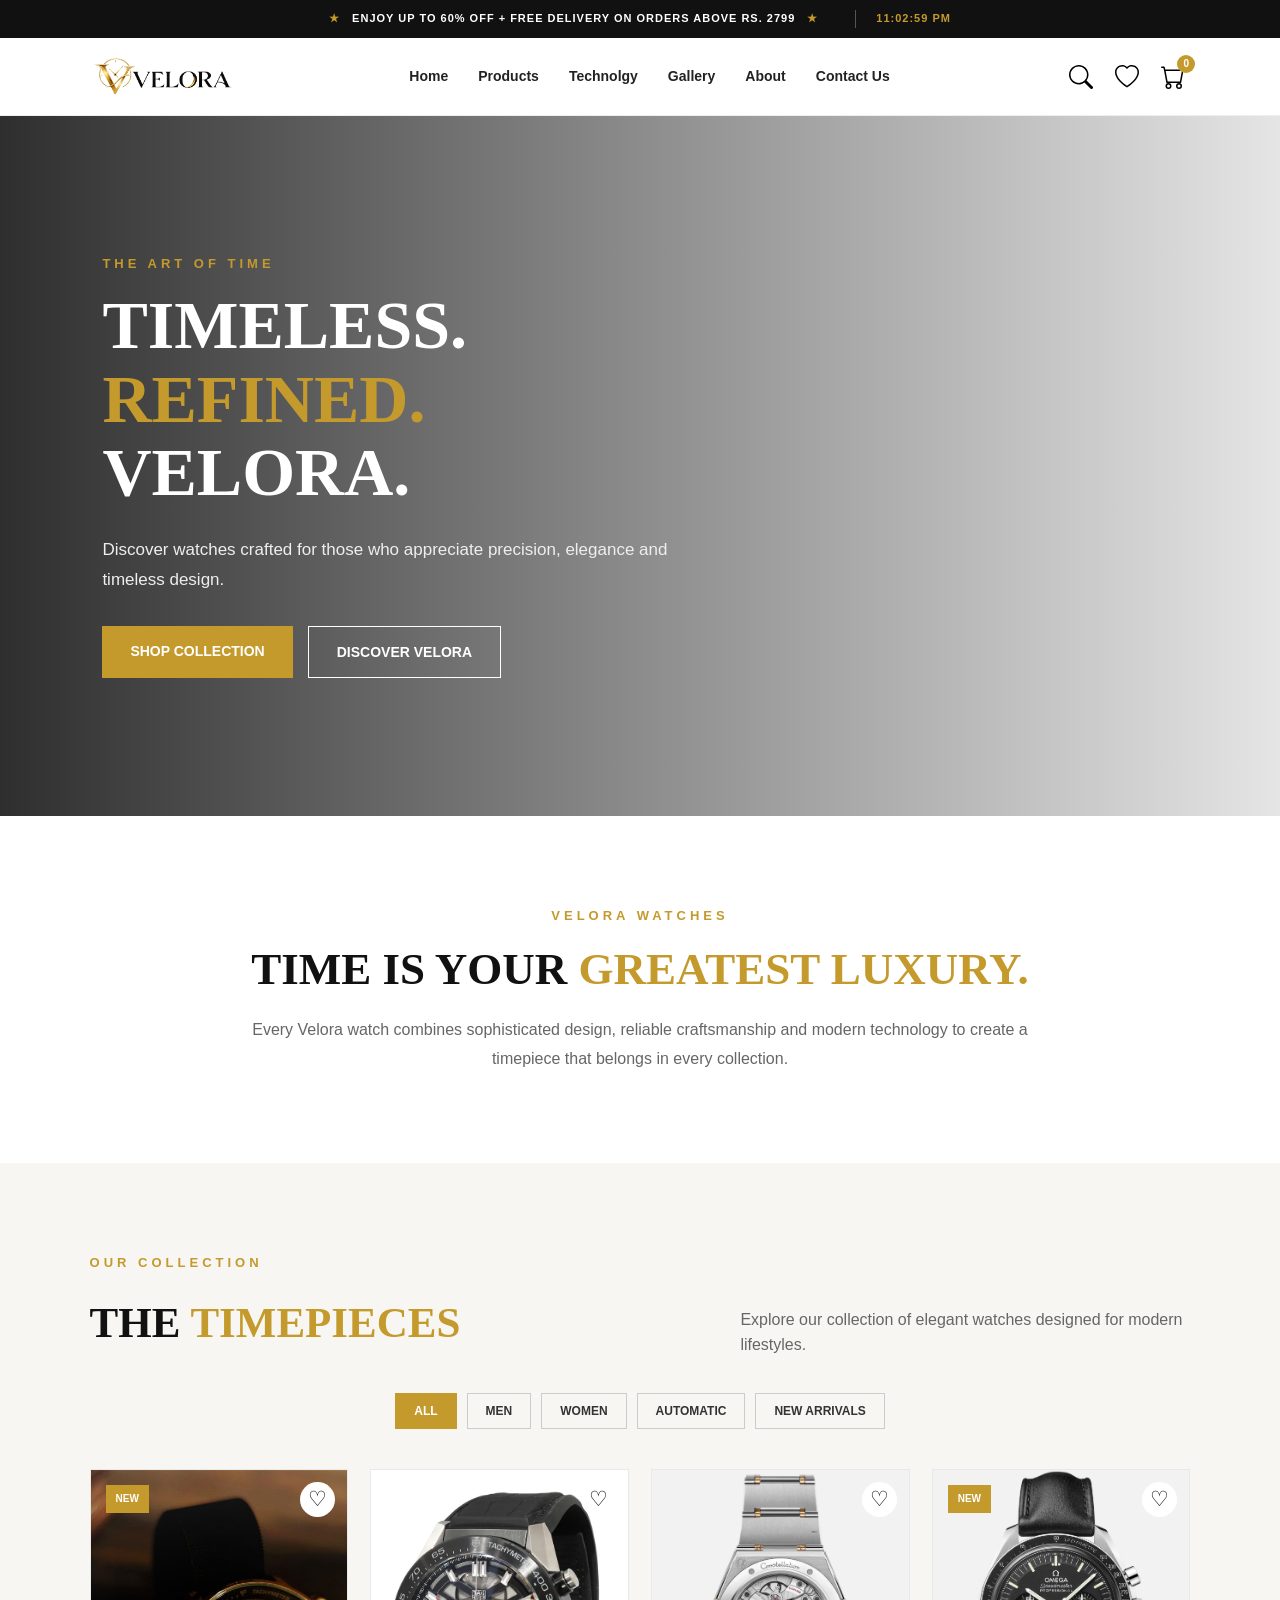
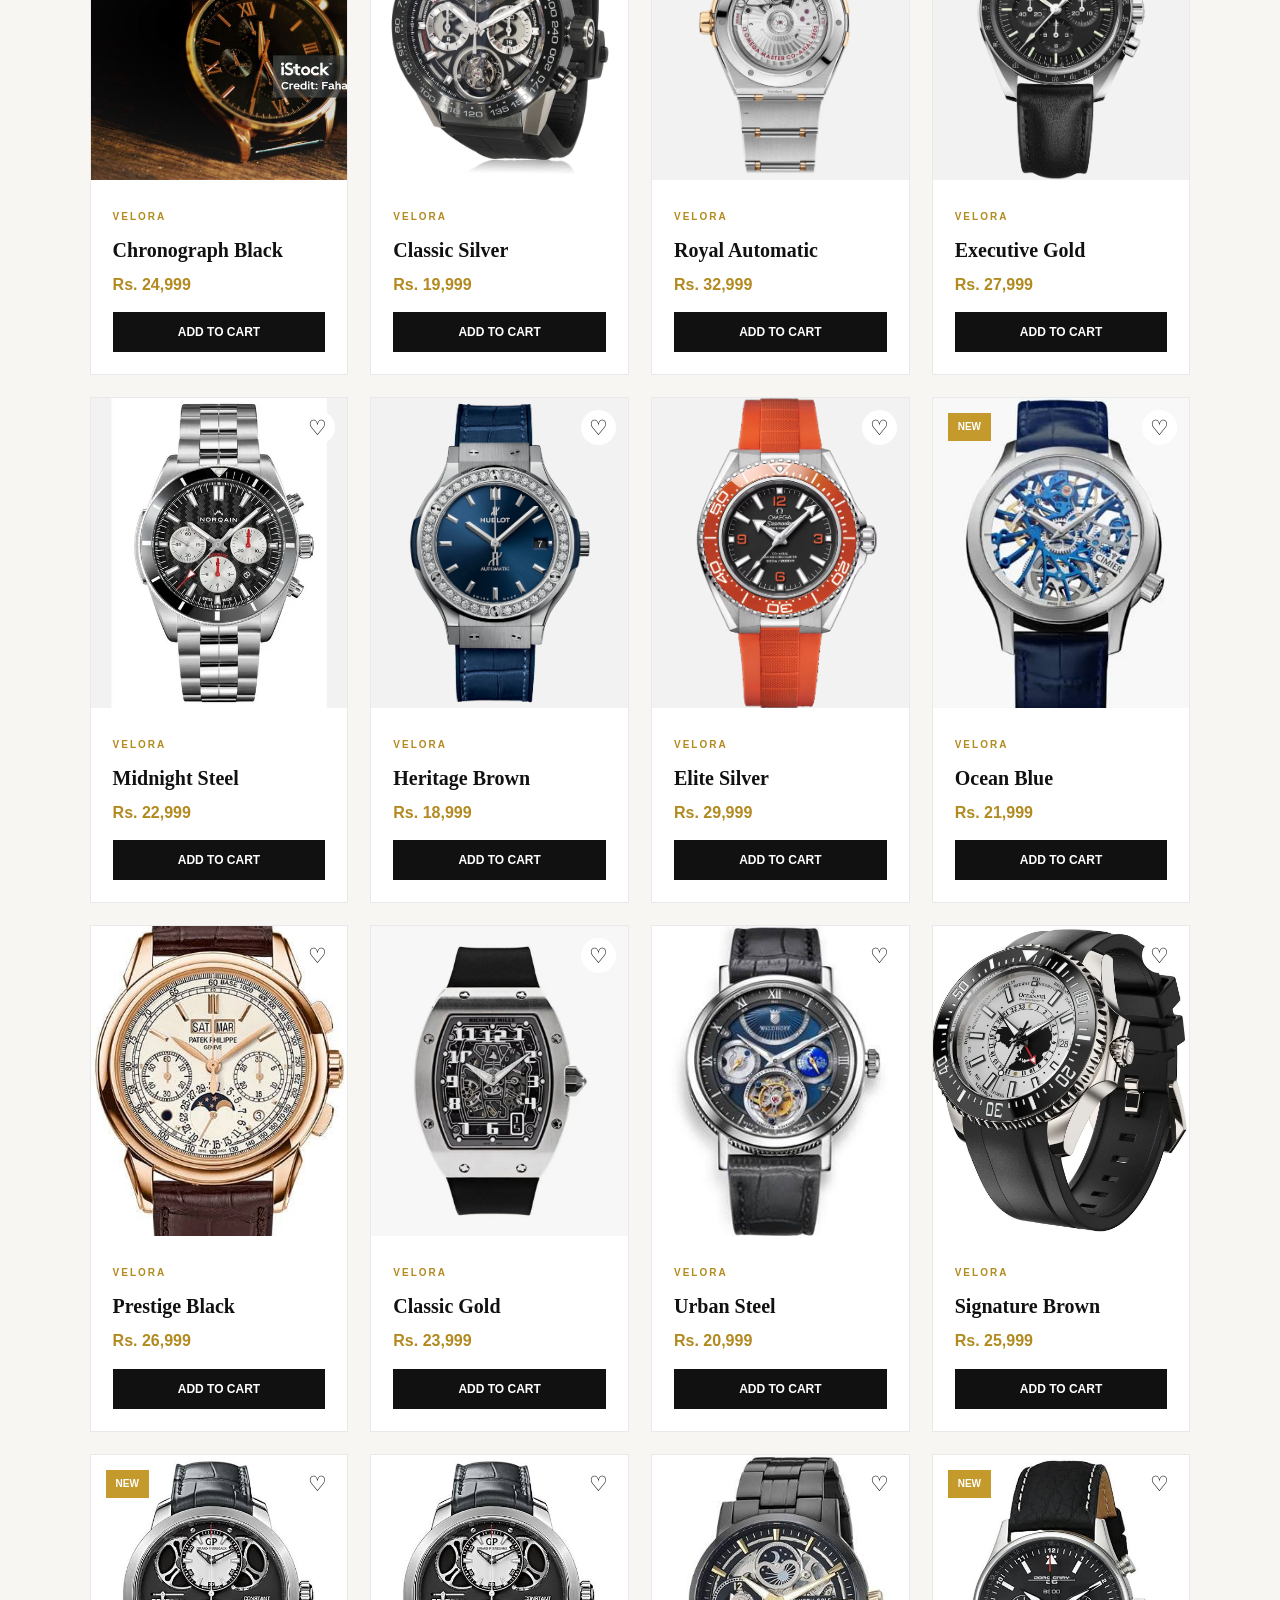
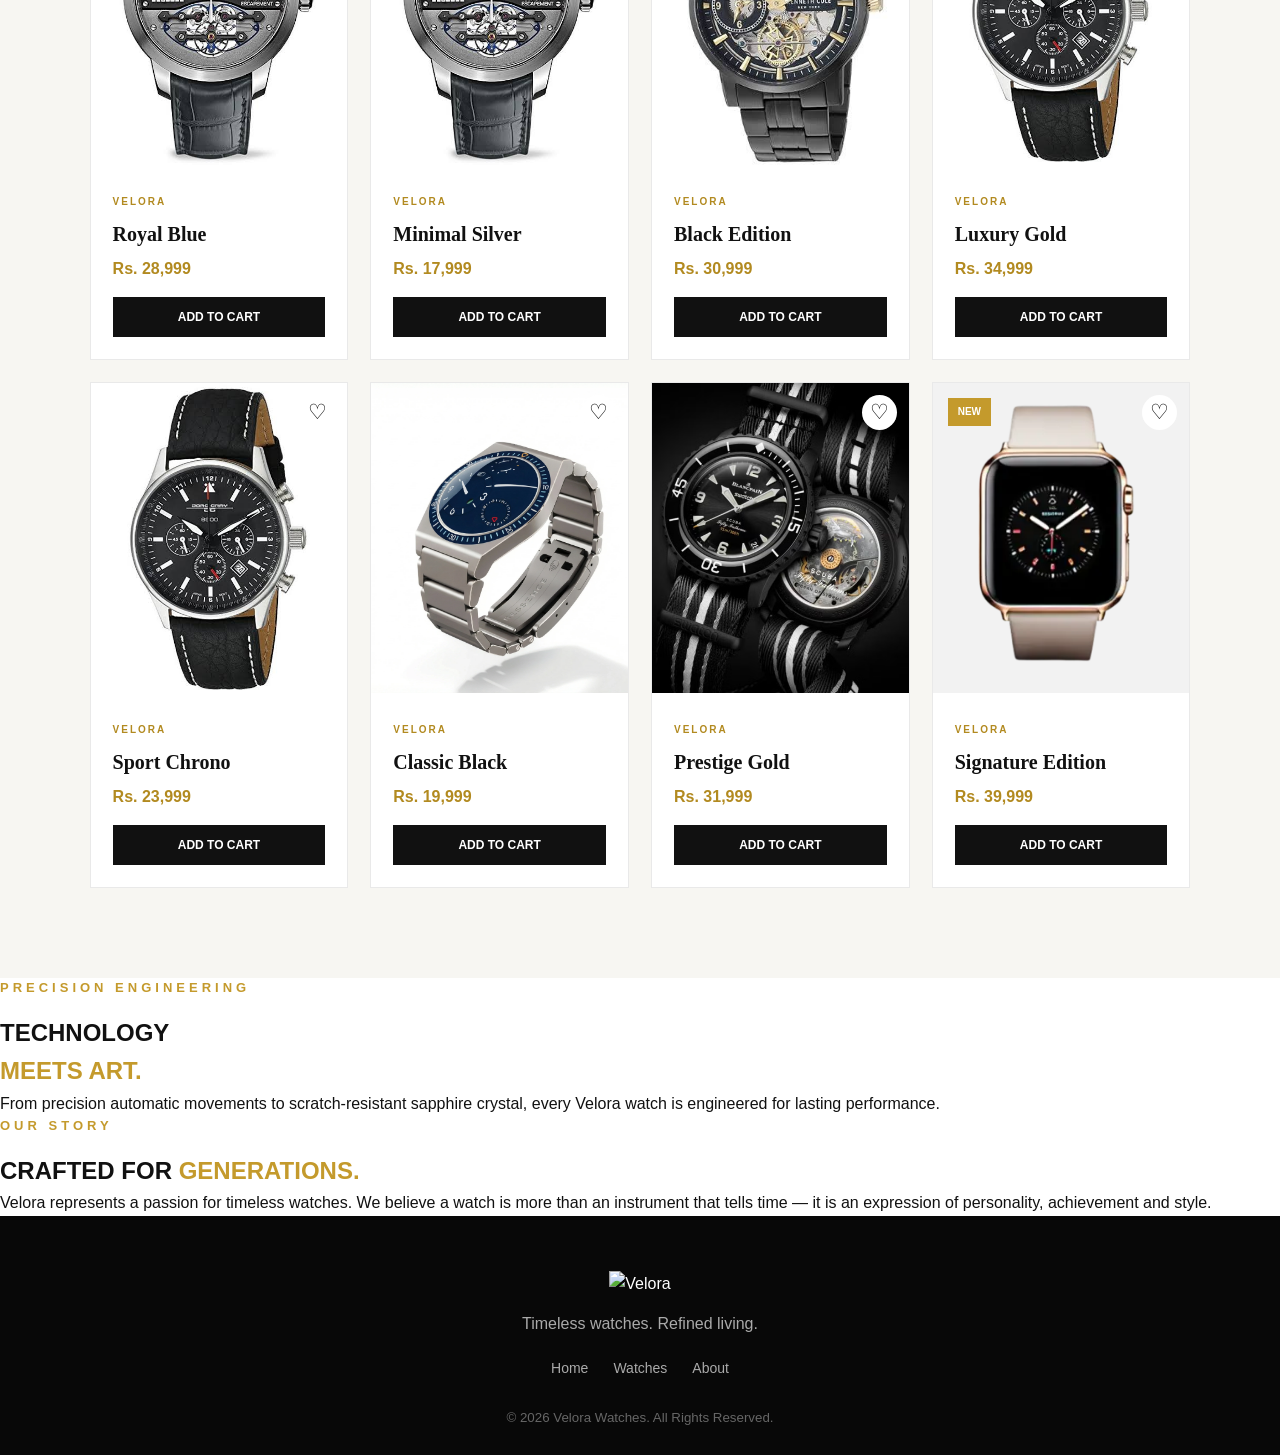
==== commit 4360d350: "Add images" ====
--- a/index.html
+++ b/index.html
@@ -197,7 +197,7 @@
             <div class="product-card" data-category="men automatic">
 
                 <div class="product-image">
-                    <img src="images/watch3.jpg" alt="Royal Automatic">
+                    <img src="assets/images/image 9.webp" alt="Royal Automatic">
                     <button class="heart">♡</button>
                 </div>
 
@@ -217,7 +217,7 @@
             <div class="product-card" data-category="women new">
 
                 <div class="product-image">
-                    <img src="images/watch4.jpg" alt="Executive Gold">
+                    <img src="assets/images/image 8.webp" alt="Executive Gold">
                     <span class="badge">NEW</span>
                     <button class="heart">♡</button>
                 </div>
@@ -238,7 +238,7 @@
             <div class="product-card" data-category="men">
 
                 <div class="product-image">
-                    <img src="images/watch5.jpg" alt="Midnight Steel">
+                    <img src="assets/images/image 7.webp" alt="Midnight Steel">
                     <button class="heart">♡</button>
                 </div>
 
@@ -258,7 +258,7 @@
             <div class="product-card" data-category="men automatic">
 
                 <div class="product-image">
-                    <img src="images/watch6.jpg" alt="Heritage Brown">
+                    <img src="assets/images/image 6.webp" alt="Heritage Brown">
                     <button class="heart">♡</button>
                 </div>
 
@@ -278,7 +278,7 @@
             <div class="product-card" data-category="women">
 
                 <div class="product-image">
-                    <img src="images/watch7.jpg" alt="Elite Silver">
+                    <img src="assets/images/image 5.webp" alt="Elite Silver">
                     <button class="heart">♡</button>
                 </div>
 
@@ -298,7 +298,7 @@
             <div class="product-card" data-category="men new">
 
                 <div class="product-image">
-                    <img src="images/watch8.jpg" alt="Ocean Blue">
+                    <img src="assets/images/image 30.webp" alt="Ocean Blue">
                     <span class="badge">NEW</span>
                     <button class="heart">♡</button>
                 </div>
@@ -319,7 +319,7 @@
             <div class="product-card" data-category="men">
 
                 <div class="product-image">
-                    <img src="images/watch9.jpg" alt="Prestige Black">
+                    <img src="assets/images/image 29.webp" alt="Prestige Black">
                     <button class="heart">♡</button>
                 </div>
 
@@ -339,7 +339,7 @@
             <div class="product-card" data-category="women">
 
                 <div class="product-image">
-                    <img src="images/watch10.jpg" alt="Classic Gold">
+                    <img src="assets/images/image 28.webp" alt="Classic Gold">
                     <button class="heart">♡</button>
                 </div>
 
@@ -359,7 +359,7 @@
             <div class="product-card" data-category="men">
 
                 <div class="product-image">
-                    <img src="images/watch11.jpg" alt="Urban Steel">
+                    <img src="assets/images/image 27.webp" alt="Urban Steel">
                     <button class="heart">♡</button>
                 </div>
 
@@ -379,7 +379,7 @@
             <div class="product-card" data-category="women automatic">
 
                 <div class="product-image">
-                    <img src="images/watch12.jpg" alt="Signature Brown">
+                    <img src="assets/images/image 26.webp" alt="Signature Brown">
                     <button class="heart">♡</button>
                 </div>
 
@@ -399,7 +399,7 @@
             <div class="product-card" data-category="men new">
 
                 <div class="product-image">
-                    <img src="images/watch13.jpg" alt="Royal Blue">
+                    <img src="assets/images/image 25.webp" alt="Royal Blue">
                     <span class="badge">NEW</span>
                     <button class="heart">♡</button>
                 </div>
@@ -420,7 +420,7 @@
             <div class="product-card" data-category="women">
 
                 <div class="product-image">
-                    <img src="images/watch14.jpg" alt="Minimal Silver">
+                    <img src="assets/images/image 25.webp" alt="Minimal Silver">
                     <button class="heart">♡</button>
                 </div>
 
@@ -440,7 +440,7 @@
             <div class="product-card" data-category="men automatic">
 
                 <div class="product-image">
-                    <img src="images/watch15.jpg" alt="Black Edition">
+                    <img src="assets/images/image 24.webp" alt="Black Edition">
                     <button class="heart">♡</button>
                 </div>
 
@@ -460,7 +460,7 @@
             <div class="product-card" data-category="women new">
 
                 <div class="product-image">
-                    <img src="images/watch16.jpg" alt="Luxury Gold">
+                    <img src="assets/images/image 23.webp" alt="Luxury Gold">
                     <span class="badge">NEW</span>
                     <button class="heart">♡</button>
                 </div>
@@ -481,7 +481,7 @@
             <div class="product-card" data-category="men">
 
                 <div class="product-image">
-                    <img src="images/watch17.jpg" alt="Sport Chrono">
+                    <img src="assets/images/image 23.webp" alt="Sport Chrono">
                     <button class="heart">♡</button>
                 </div>
 
@@ -501,7 +501,7 @@
             <div class="product-card" data-category="women">
 
                 <div class="product-image">
-                    <img src="images/watch18.jpg" alt="Classic Black">
+                    <img src="assets/images/image 22.webp" alt="Classic Black">
                     <button class="heart">♡</button>
                 </div>
 
@@ -521,7 +521,7 @@
             <div class="product-card" data-category="men automatic">
 
                 <div class="product-image">
-                    <img src="images/watch19.jpg" alt="Prestige Gold">
+                    <img src="assets/images/image 21.webp" alt="Prestige Gold">
                     <button class="heart">♡</button>
                 </div>
 
@@ -541,7 +541,7 @@
             <div class="product-card" data-category="men new">
 
                 <div class="product-image">
-                    <img src="images/watch20.jpg" alt="Signature Edition">
+                    <img src="assets/images/image 20.webp" alt="Signature Edition">
                     <span class="badge">NEW</span>
                     <button class="heart">♡</button>
                 </div>
--- a/assets/css/style copy.css
+++ b/assets/css/style copy.css
@@ -1264,6 +1264,23 @@
 /* =====================================================
    GALLERY
 ===================================================== */
+
+        .gallery-video {
+            position: relative;
+            overflow: hidden;
+            background: #000;
+        }
+
+        .gallery-video video {
+            width: 100%;
+            height: 100%;
+            object-fit: cover;
+            display: block;
+        }
+
+        .gallery-video video::-webkit-media-controls {
+            z-index: 5;
+        }
 
 .gallery-hero {
     min-height: 520px;
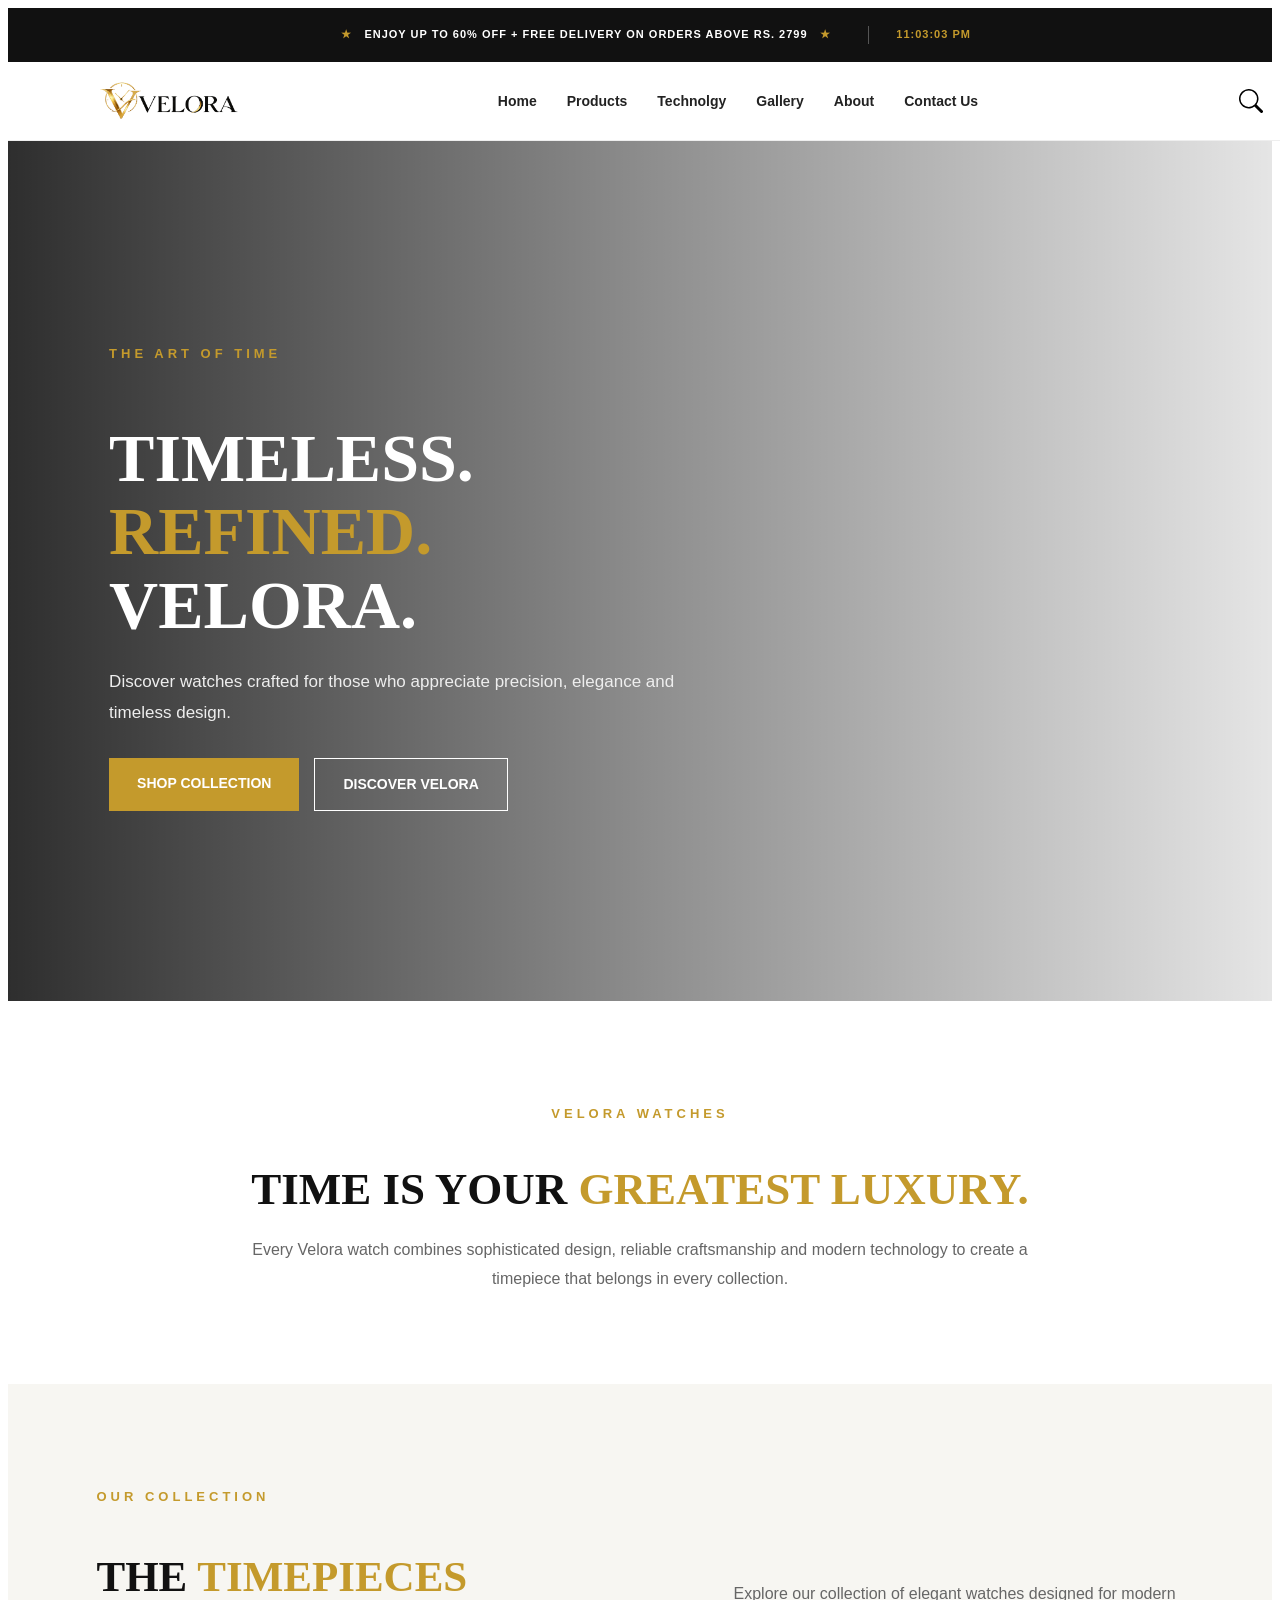
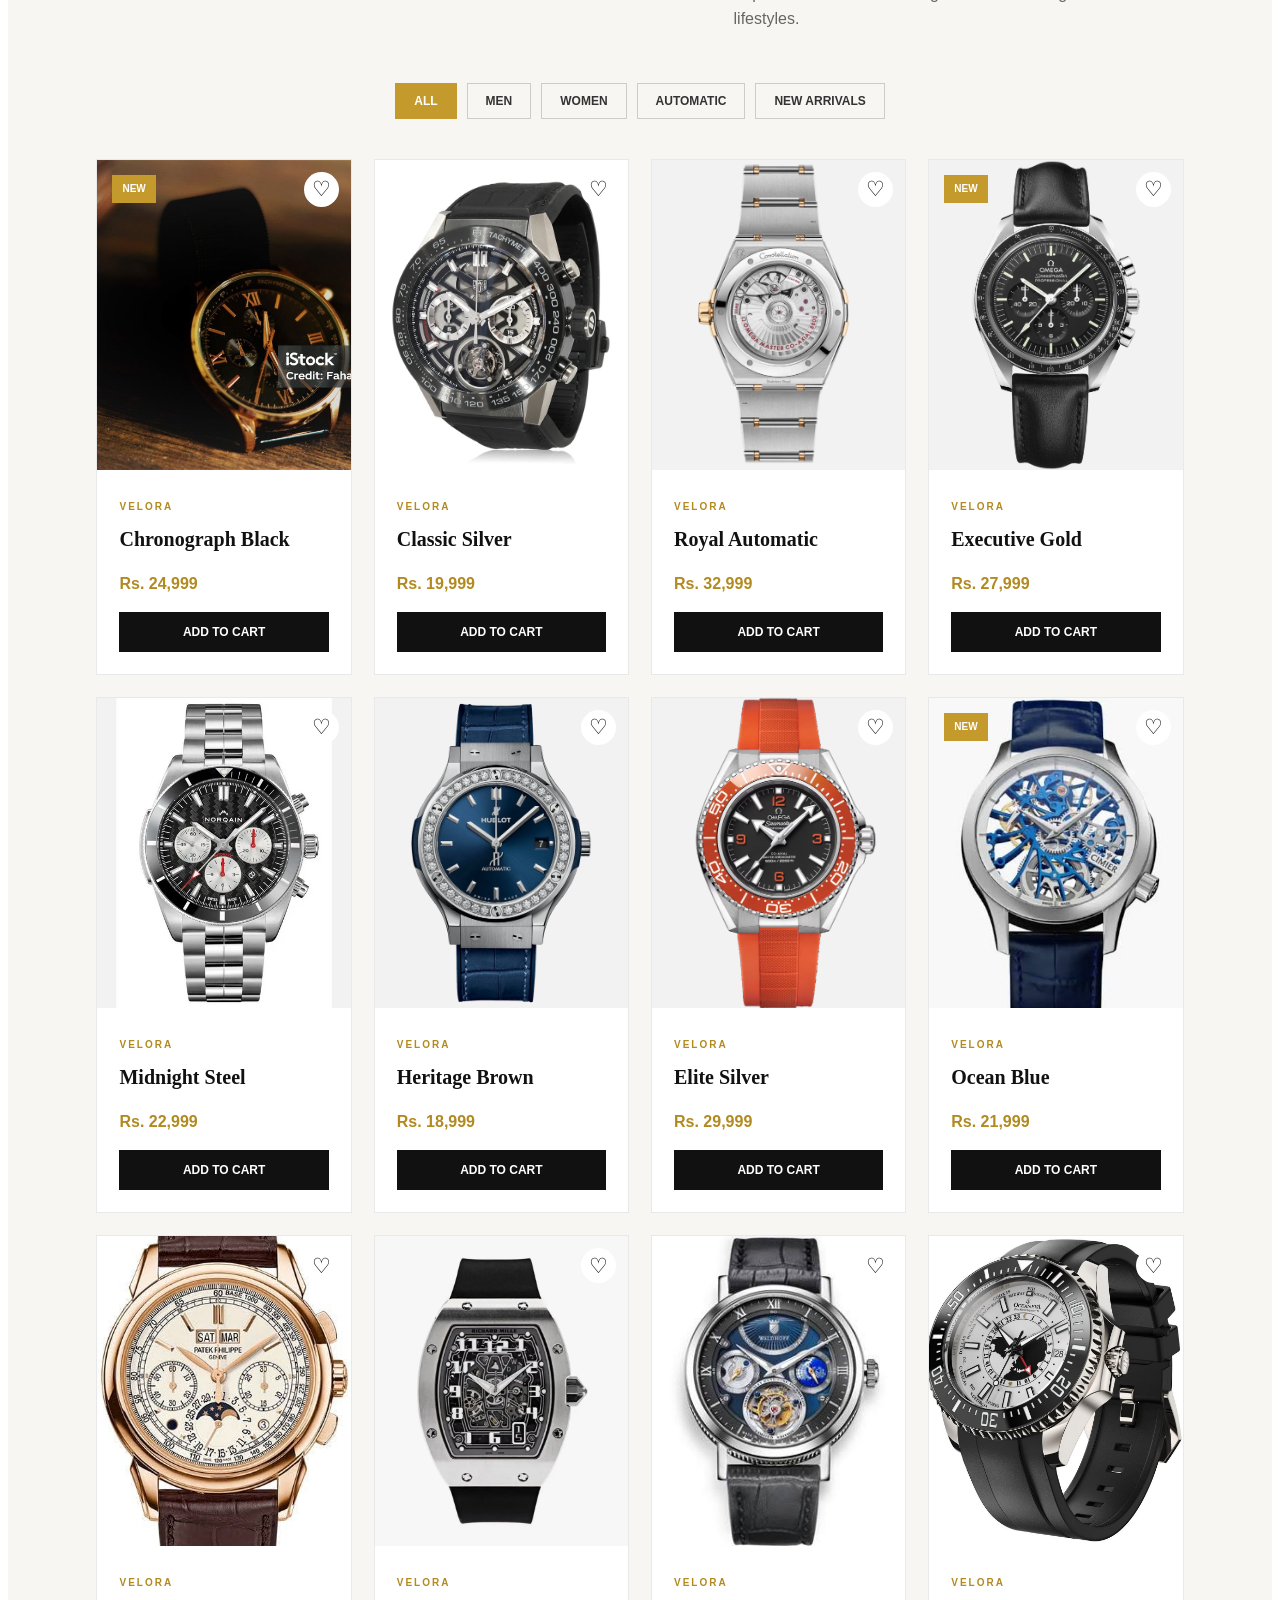
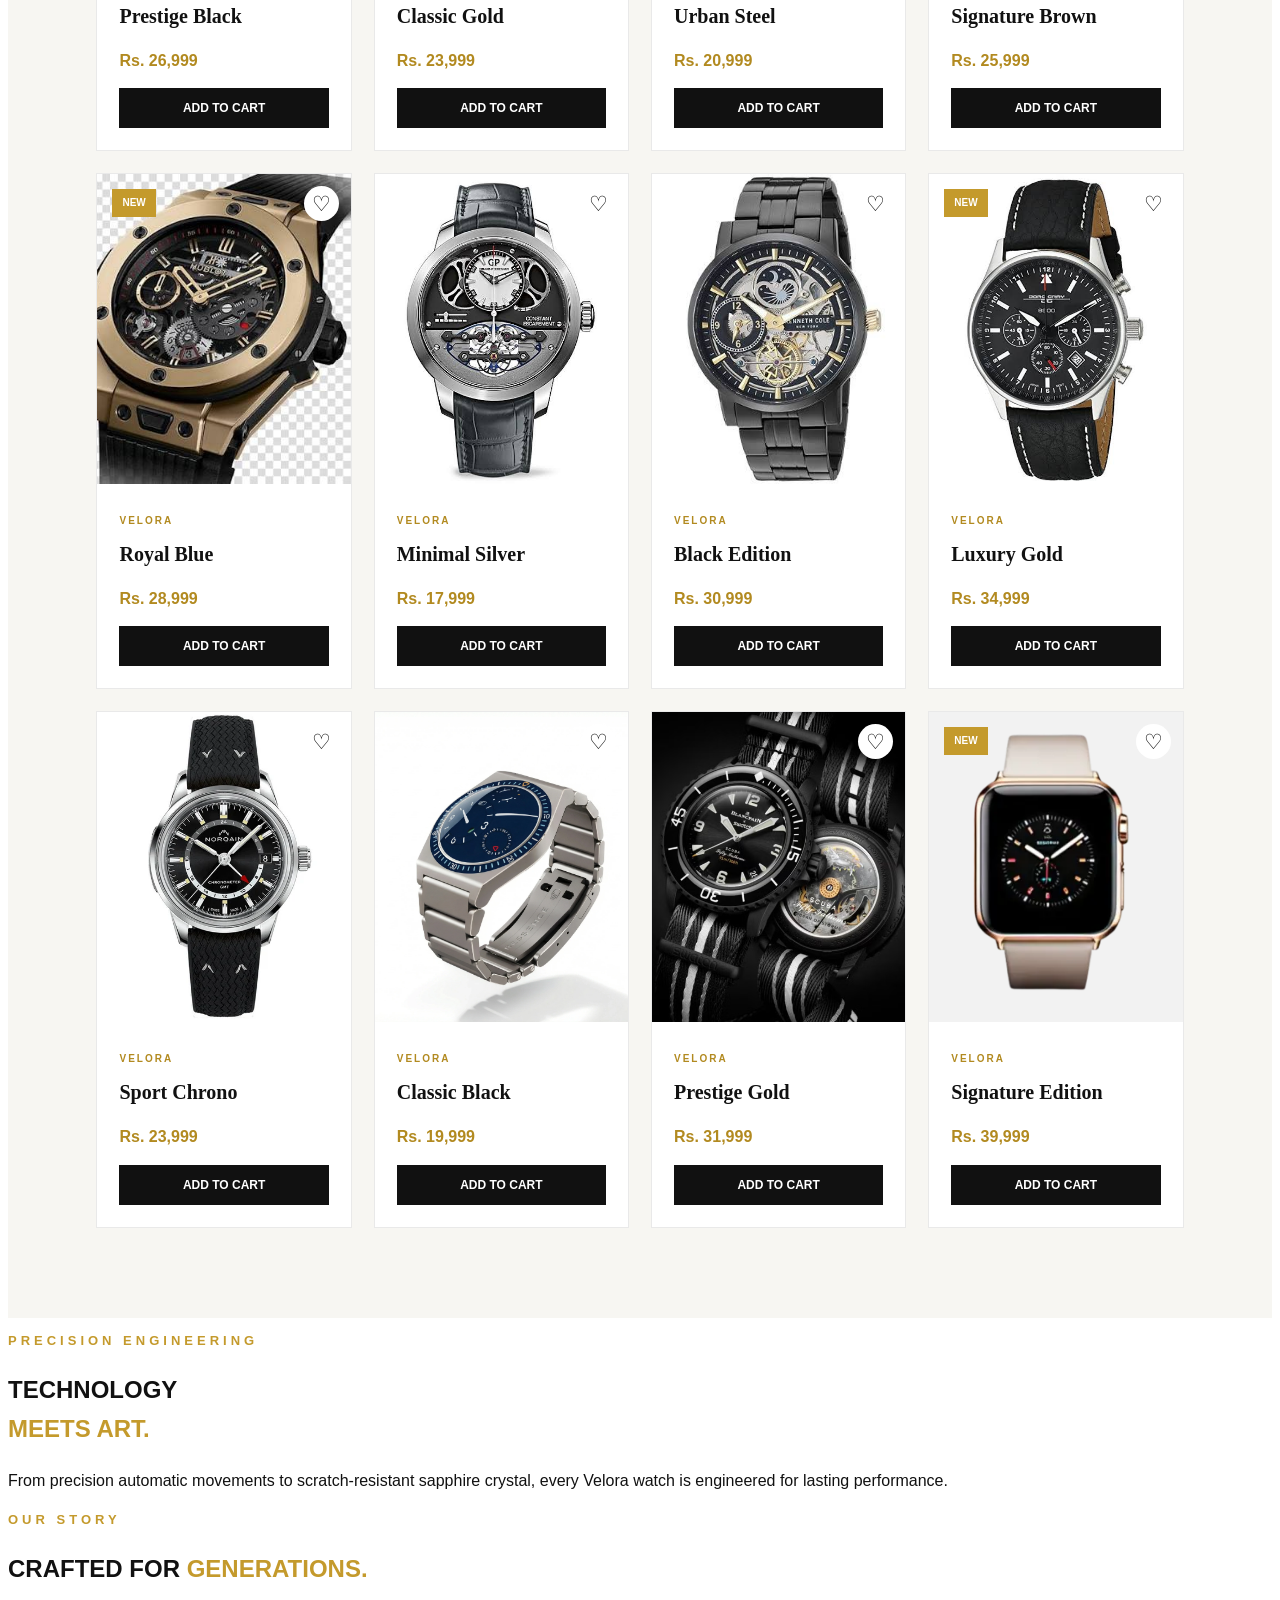
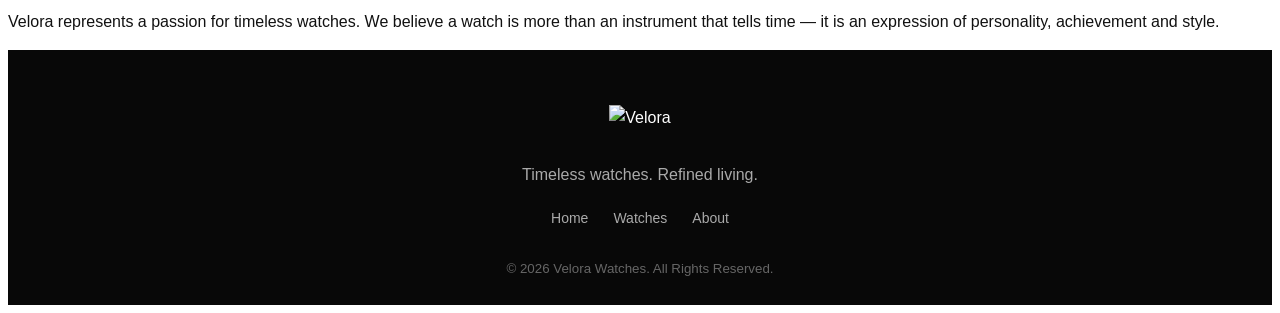
==== commit 90d98229: "gallery almost comleted" ====
--- a/index.html
+++ b/index.html
@@ -399,7 +399,7 @@
             <div class="product-card" data-category="men new">
 
                 <div class="product-image">
-                    <img src="assets/images/image 25.webp" alt="Royal Blue">
+                    <img src="assets/images/image 15.webp" alt="Royal Blue">
                     <span class="badge">NEW</span>
                     <button class="heart">♡</button>
                 </div>
@@ -481,7 +481,7 @@
             <div class="product-card" data-category="men">
 
                 <div class="product-image">
-                    <img src="assets/images/image 23.webp" alt="Sport Chrono">
+                    <img src="assets/images/image 11.webp" alt="Sport Chrono">
                     <button class="heart">♡</button>
                 </div>
 
--- a/assets/css/style copy.css
+++ b/assets/css/style copy.css
@@ -1,3 +1,4 @@
+```css
 * {
     margin: 0;
     padding: 0;
@@ -26,29 +27,36 @@
 }
 
 
-   /* TOP PROMO BAR */
+/* =====================================================
+   TOP PROMO BAR
+===================================================== */
 
 .top-bar {
     width: 100%;
     background: #111;
     color: #fff;
-    overflow: hidden;
     position: relative;
     z-index: 1101;
+    overflow: hidden;
 }
 
 .top-bar-content {
+    width: 100%;
     min-height: 38px;
+
     display: flex;
     align-items: center;
     justify-content: center;
+
     gap: 12px;
     padding: 8px 20px;
+
     font-size: 11px;
     font-weight: bold;
     letter-spacing: 1px;
     text-transform: uppercase;
-    white-space: nowrap;
+
+    text-align: center;
 }
 
 .top-bar-content > span:first-child,
@@ -59,17 +67,21 @@
 .top-time {
     margin-left: 25px;
     padding-left: 20px;
+
     border-left: 1px solid #555;
+
     color: #c49a2c;
+
     font-size: 11px;
     min-width: 90px;
+
     text-align: center;
 }
 
 
-
-   /* NAVBAR */
-
+/* =====================================================
+   NAVBAR
+===================================================== */
 
 .navbar {
     width: 100%;
@@ -176,8 +188,9 @@
 }
 
 
-
-   /* COMMON */
+/* =====================================================
+   COMMON
+===================================================== */
 
 .subtitle {
     color: #c49a2c;
@@ -197,8 +210,9 @@
 }
 
 
-/* 
-   HOME HERO */
+/* =====================================================
+   HOME HERO
+===================================================== */
 
 .hero {
     min-height: 700px;
@@ -282,8 +296,9 @@
 }
 
 
-/* 
-   HOME INTRO Section */
+/* =====================================================
+   HOME INTRO
+===================================================== */
 
 .intro {
     padding: 90px 8%;
@@ -308,8 +323,9 @@
 }
 
 
-
-   /* HOME PRODUCTS */
+/* =====================================================
+   HOME PRODUCTS
+===================================================== */
 
 .products {
     padding: 90px 7%;
@@ -503,8 +519,10 @@
     border-color: #c49a2c;
 }
 
-/* Try Changes */
-/* CART PRODUCT IMAGE */
+
+/* =====================================================
+   CART PRODUCT IMAGE
+===================================================== */
 
 .cart-item {
     display: flex;
@@ -541,8 +559,9 @@
 }
 
 
-
-   /* PRODUCTS PAGE HERO */
+/* =====================================================
+   PRODUCTS PAGE HERO
+===================================================== */
 
 .products-hero {
     min-height: 500px;
@@ -560,7 +579,7 @@
             rgba(0, 0, 0, 0.80),
             rgba(0, 0, 0, 0.40)
         ),
-        url("https://images.unsplash.com/photo-1523275335684-37898b6baf30?auto=format&fit=crop&w=1800&q=85")
+        url("https://images.unsplash.com/photo-1495857000853-fe46c8aefc30?auto=format&fit=crop&w=1800&q=85")
         center/cover no-repeat;
 }
 
@@ -585,8 +604,9 @@
 }
 
 
-
-   /* PRODUCTS PAGE */
+/* =====================================================
+   PRODUCTS PAGE
+===================================================== */
 
 .products-page {
     padding: 90px 7%;
@@ -614,7 +634,10 @@
     color: #666;
 }
 
-   /* TECHNOLOGY */
+
+/* =====================================================
+   TECHNOLOGY
+===================================================== */
 
 .technology-hero {
     min-height: 560px;
@@ -632,7 +655,7 @@
             rgba(0, 0, 0, 0.82),
             rgba(0, 0, 0, 0.40)
         ),
-        url("https://images.unsplash.com/photo-1523275335684-37898b6baf30?auto=format&fit=crop&w=1800&q=85")
+        url("https://images.unsplash.com/photo-1594534475808-b18fc33b045e?auto=format&fit=crop&w=1800&q=85")
         center/cover no-repeat;
 }
 
@@ -823,113 +846,10 @@
 }
 
 
-   /* ABOUT PAGE */
-
-
-
-.navbar {
-    width: 100%;
-    min-height: 78px;
-    padding: 0 7%;
-
-    display: flex;
-    align-items: center;
-    justify-content: space-between;
-
-    background: #fff;
-    border-bottom: 1px solid #eee;
-
-    position: sticky;
-    top: 0;
-    z-index: 1000;
-}
-
-.logo img {
-    width: 145px;
-    height: auto;
-    display: block;
-}
-
-.nav-links {
-    display: flex;
-    align-items: center;
-    gap: 30px;
-}
-
-.nav-links a {
-    position: relative;
-
-    color: #222;
-    font-size: 14px;
-    font-weight: 600;
-
-    transition: 0.3s ease;
-}
-
-.nav-links a:hover,
-.nav-links a.active {
-    color: #c49a2c;
-}
-
-.nav-links a.active::after {
-    content: "";
-
-    position: absolute;
-    left: 0;
-    bottom: -8px;
-
-    width: 100%;
-    height: 2px;
-
-    background: #c49a2c;
-}
-
-.nav-icons {
-    display: flex;
-    align-items: center;
-    gap: 12px;
-}
-
-.nav-icons button {
-    border: none;
-    background: transparent;
-    padding: 5px;
-}
-
-.nav-icons img {
-    display: block;
-}
-
-.cart-button {
-    position: relative;
-}
-
-#cartCount {
-    position: absolute;
-
-    top: -5px;
-    right: -5px;
-
-    width: 18px;
-    height: 18px;
-
-    display: flex;
-    align-items: center;
-    justify-content: center;
-
-    border-radius: 50%;
-
-    background: #c49a2c;
-    color: #fff;
-
-    font-size: 10px;
-    font-weight: bold;
-}
-
-.menu-button {
-    display: none;
-    font-size: 24px;
-}
+/* =====================================================
+   ABOUT PAGE
+===================================================== */
+
 .about-hero {
     min-height: 560px;
 
@@ -946,7 +866,7 @@
             rgba(0, 0, 0, 0.82),
             rgba(0, 0, 0, 0.40)
         ),
-        url("https://images.unsplash.com/photo-1523170335258-f5ed11844a49?auto=format&fit=crop&w=1800&q=85")
+        url("https://images.unsplash.com/photo-1612817159949-195b6eb9e31a?auto=format&fit=crop&w=1800&q=85")
         center/cover no-repeat;
 }
 
@@ -1265,22 +1185,22 @@
    GALLERY
 ===================================================== */
 
-        .gallery-video {
-            position: relative;
-            overflow: hidden;
-            background: #000;
-        }
-
-        .gallery-video video {
-            width: 100%;
-            height: 100%;
-            object-fit: cover;
-            display: block;
-        }
-
-        .gallery-video video::-webkit-media-controls {
-            z-index: 5;
-        }
+.gallery-video {
+    position: relative;
+    overflow: hidden;
+    background: #000;
+}
+
+.gallery-video video {
+    width: 100%;
+    height: 100%;
+    object-fit: cover;
+    display: block;
+}
+
+.gallery-video video::-webkit-media-controls {
+    z-index: 5;
+}
 
 .gallery-hero {
     min-height: 520px;
@@ -1298,7 +1218,7 @@
             rgba(0, 0, 0, 0.80),
             rgba(0, 0, 0, 0.35)
         ),
-        url("https://images.unsplash.com/photo-1524805444758-089113d48a6d?auto=format&fit=crop&w=1800&q=85")
+        url("https://images.unsplash.com/photo-1587836374828-4dbafa94cf0e?auto=format&fit=crop&w=1800&q=85")
         center/cover no-repeat;
 }
 
@@ -1644,7 +1564,7 @@
 
 
 /* =====================================================
-   RESPONSIVE
+   RESPONSIVE - TABLET
 ===================================================== */
 
 @media (max-width: 1100px) {
@@ -1671,21 +1591,74 @@
 }
 
 
+/* =====================================================
+   RESPONSIVE - 850px
+===================================================== */
+
 @media (max-width: 850px) {
+
+    /* TOP BAR */
+
+    .top-bar-content {
+        min-height: auto;
+
+        padding: 7px 12px;
+
+        gap: 5px 8px;
+
+        font-size: 9px;
+
+        letter-spacing: 0.5px;
+
+        white-space: normal;
+
+        flex-wrap: wrap;
+
+        line-height: 1.4;
+
+        text-align: center;
+    }
+
+    .top-bar-content > span {
+        flex-shrink: 1;
+    }
+
+    .top-time {
+        margin-left: 5px;
+        padding-left: 9px;
+
+        min-width: auto;
+
+        font-size: 9px;
+    }
+
+
+    /* NAVBAR */
 
     .nav-links {
         display: none;
+
         position: absolute;
+
         top: 100%;
         left: 0;
+
         width: 100%;
+
         background: #fff;
+
         flex-direction: column;
         align-items: center;
+
         gap: 0;
+
         padding: 15px 0;
+
         border-top: 1px solid #eee;
-        box-shadow: 0 10px 25px rgba(0, 0, 0, 0.08);
+
+        box-shadow:
+            0 10px 25px rgba(0, 0, 0, 0.08);
+
         z-index: 999;
     }
 
@@ -1695,8 +1668,11 @@
 
     .nav-links a {
         width: 100%;
+
         text-align: center;
+
         padding: 13px 20px;
+
         font-size: 14px;
     }
 
@@ -1712,13 +1688,21 @@
 
     .menu-button {
         display: block;
+
         border: none;
         background: transparent;
+
         font-size: 25px;
+
         line-height: 1;
+
         color: #111;
+
         padding: 5px;
     }
+
+
+    /* HERO */
 
     .hero h1,
     .products-hero h1,
@@ -1760,25 +1744,99 @@
     .gallery-wide {
         grid-column: span 1;
     }
-}
-
+
+
+    /* CONTACT */
+
+    .contact-hero {
+        min-height: 350px;
+        padding: 60px 6%;
+    }
+
+    .contact-hero-content h1 {
+        font-size: 40px;
+    }
+
+    .contact-main {
+        grid-template-columns: 1fr;
+        gap: 45px;
+    }
+
+    .contact-page {
+        padding: 60px 6%;
+    }
+
+    .contact-form-box {
+        padding: 30px;
+    }
+
+    .location-map {
+        height: 350px;
+    }
+}
+
+
+/* =====================================================
+   RESPONSIVE - MOBILE 600px
+===================================================== */
 
 @media (max-width: 600px) {
 
+    /* TOP BAR */
+
+    .top-bar {
+        width: 100%;
+        overflow: hidden;
+    }
+
     .top-bar-content {
-        min-height: 34px;
-        gap: 7px;
+        width: 100%;
+
+        min-height: auto;
+
+        display: flex;
+
+        align-items: center;
+        justify-content: center;
+
+        flex-wrap: wrap;
+
+        gap: 3px 6px;
+
+        padding: 7px 7px;
+
         font-size: 8px;
-        letter-spacing: 0.5px;
-        padding: 8px 10px;
+
+        letter-spacing: 0.25px;
+
+        line-height: 1.45;
+
+        white-space: normal;
+
+        text-align: center;
+
+        overflow: visible;
+    }
+
+    .top-bar-content > span {
+        max-width: 100%;
+        flex-shrink: 1;
     }
 
     .top-time {
-        margin-left: 8px;
-        padding-left: 8px;
+        margin-left: 3px;
+
+        padding-left: 7px;
+
+        min-width: auto;
+
         font-size: 8px;
-        min-width: 68px;
-    }
+
+        border-left: 1px solid #555;
+    }
+
+
+    /* NAVBAR */
 
     .navbar {
         min-height: 68px;
@@ -1787,6 +1845,9 @@
     .logo img {
         width: 120px;
     }
+
+
+    /* HERO */
 
     .hero,
     .products-hero,
@@ -1810,6 +1871,9 @@
         flex-direction: column;
         align-items: flex-start;
     }
+
+
+    /* SECTIONS */
 
     .intro,
     .products,
@@ -1870,10 +1934,66 @@
         width: 100%;
         max-width: 100%;
     }
-}
-
+
+
+    /* CONTACT */
+
+    .contact-hero-content h1 {
+        font-size: 32px;
+    }
+
+    .contact-hero-content p {
+        font-size: 15px;
+    }
+
+    .contact-info-box h2 {
+        font-size: 28px;
+    }
+
+    .contact-form-box h2 {
+        font-size: 25px;
+    }
+
+    .location-heading h2 {
+        font-size: 28px;
+    }
+
+    .location-map {
+        height: 280px;
+    }
+}
+
+
+/* =====================================================
+   RESPONSIVE - SMALL MOBILE 400px
+===================================================== */
 
 @media (max-width: 400px) {
+
+    /* TOP BAR */
+
+    .top-bar-content {
+        padding: 6px 5px;
+
+        gap: 2px 4px;
+
+        font-size: 7px;
+
+        letter-spacing: 0.15px;
+
+        line-height: 1.4;
+    }
+
+    .top-time {
+        margin-left: 2px;
+
+        padding-left: 5px;
+
+        font-size: 7px;
+    }
+
+
+    /* HERO */
 
     .hero h1,
     .products-hero h1,
@@ -1888,20 +2008,28 @@
     }
 }
 
+
 /* =====================================================
    SEARCH OVERLAY
 ===================================================== */
 
 .search-overlay {
     position: fixed;
+
     inset: 0;
+
     width: 100%;
     height: 100%;
+
     display: none;
+
     align-items: flex-start;
     justify-content: center;
+
     padding-top: 120px;
+
     background: rgba(0, 0, 0, 0.70);
+
     z-index: 99999;
 }
 
@@ -1911,17 +2039,25 @@
 
 .search-box {
     position: relative;
+
     width: 90%;
     max-width: 650px;
+
     padding: 40px;
+
     background: #fff;
-    box-shadow: 0 20px 60px rgba(0, 0, 0, 0.30);
+
+    box-shadow:
+        0 20px 60px rgba(0, 0, 0, 0.30);
 }
 
 .search-box h2 {
     margin: 0 0 25px;
+
     text-align: center;
+
     font-family: Georgia, serif;
+
     font-size: 30px;
 }
 
@@ -1931,28 +2067,42 @@
 
 .search-close {
     position: absolute;
+
     top: 10px;
     right: 15px;
+
     border: none;
+
     background: transparent;
+
     color: #111;
+
     font-size: 32px;
+
     line-height: 1;
+
     cursor: pointer;
 }
 
 .search-input-wrapper {
     display: flex;
+
     width: 100%;
 }
 
 .search-input-wrapper input {
     flex: 1;
+
     min-width: 0;
+
     padding: 15px;
+
     border: 1px solid #ddd;
+
     outline: none;
+
     font-size: 15px;
+
     color: #111;
 }
 
@@ -1962,11 +2112,17 @@
 
 .search-input-wrapper button {
     padding: 0 25px;
+
     border: none;
+
     background: #111;
+
     color: #fff;
+
     font-size: 12px;
+
     font-weight: bold;
+
     cursor: pointer;
 }
 
@@ -1976,9 +2132,13 @@
 
 .search-results {
     min-height: 22px;
+
     margin-top: 18px;
+
     text-align: center;
+
     color: #555;
+
     font-size: 14px;
 }
 
@@ -1986,13 +2146,16 @@
     color: #c49a2c;
 }
 
+
 @media (max-width: 600px) {
+
     .search-overlay {
         padding-top: 80px;
     }
 
     .search-box {
         width: 94%;
+
         padding: 32px 20px 25px;
     }
 
@@ -2002,6 +2165,7 @@
 
     .search-input-wrapper {
         flex-direction: column;
+
         gap: 10px;
     }
 
@@ -2009,54 +2173,23 @@
         min-height: 45px;
     }
 }
-  /* CONTACT PAGE */
-  .top-bar {
-    width: 100%;
-    background: #111;
-    color: #fff;
-    overflow: hidden;
-    position: relative;
-    z-index: 1101;
-}
-
-.top-bar-content {
-    min-height: 38px;
+
+
+/* =====================================================
+   CONTACT PAGE
+===================================================== */
+
+.contact-hero {
+    min-height: 420px;
+
     display: flex;
     align-items: center;
     justify-content: center;
-    gap: 12px;
-    padding: 8px 20px;
-    font-size: 11px;
-    font-weight: bold;
-    letter-spacing: 1px;
-    text-transform: uppercase;
-    white-space: nowrap;
-}
-
-.top-bar-content > span:first-child,
-.top-bar-content > span:nth-child(3) {
-    color: #c49a2c;
-}
-
-.top-time {
-    margin-left: 25px;
-    padding-left: 20px;
-    border-left: 1px solid #555;
-    color: #c49a2c;
-    font-size: 11px;
-    min-width: 90px;
+
     text-align: center;
-}
-
-/* TOP BAR */
-
-.contact-hero {
-    min-height: 420px;
-    display: flex;
-    align-items: center;
-    justify-content: center;
-    text-align: center;
+
     padding: 80px 8%;
+
     color: #fff;
 
     background:
@@ -2072,54 +2205,65 @@
 
 .contact-hero-content h1 {
     font-size: 52px;
+
     margin-bottom: 12px;
+
     letter-spacing: 1px;
 }
 
 .contact-hero-content p {
     font-size: 17px;
+
     opacity: 0.9;
 }
 
 
-
-   /* CONTACT MAIN */
+/* CONTACT MAIN */
 
 .contact-page {
     padding: 80px 7%;
+
     background: #fff;
 }
 
 .contact-main {
     max-width: 1200px;
+
     margin: auto;
 
     display: grid;
+
     grid-template-columns: 1fr 1fr;
+
     gap: 60px;
 }
 
 
-/* =====================================================
-   CONTACT INFO
-===================================================== */
+/* CONTACT INFO */
 
 .contact-info-box h2 {
     font-size: 34px;
+
     margin-bottom: 18px;
+
     color: #111;
 }
 
 .contact-info-box > p {
     color: #666;
+
     line-height: 1.8;
+
     margin-bottom: 35px;
 }
 
 .contact-detail {
     display: flex;
+
     align-items: flex-start;
+
     gap: 18px;
+
     margin-bottom: 25px;
 }
 
@@ -2128,63 +2272,80 @@
     height: 45px;
 
     display: flex;
+
     align-items: center;
     justify-content: center;
 
     background: #f7f2e7;
+
     color: #c49a2c;
+
     font-size: 20px;
+
     border-radius: 50%;
+
     flex-shrink: 0;
 }
 
 .contact-detail h4 {
     margin-bottom: 4px;
+
     font-size: 16px;
+
     color: #111;
 }
 
 .contact-detail p {
     margin: 0;
+
     color: #666;
+
     line-height: 1.6;
 }
 
 
-/* =====================================================
-   CONTACT FORM
-===================================================== */
+/* CONTACT FORM */
 
 .contact-form-box {
     background: #fafafa;
+
     padding: 40px;
+
     border: 1px solid #eee;
 }
 
 .contact-form-box h2 {
     font-size: 30px;
+
     margin-bottom: 25px;
+
     color: #111;
 }
 
 .contact-form {
     display: flex;
+
     flex-direction: column;
+
     gap: 18px;
 }
 
 .contact-form input,
 .contact-form textarea {
     width: 100%;
+
     padding: 14px 16px;
 
     border: 1px solid #ddd;
+
     outline: none;
 
     font-family: Arial, sans-serif;
+
     font-size: 14px;
 
     background: #fff;
+
     transition: 0.3s ease;
 }
 
@@ -2194,6 +2355,7 @@
 
 .contact-form textarea {
     min-height: 150px;
+
     resize: vertical;
 }
 
@@ -2204,14 +2366,19 @@
 
 .contact-submit {
     width: fit-content;
+
     padding: 14px 30px;
 
     border: none;
+
     background: #111;
+
     color: #fff;
 
     font-size: 14px;
+
     font-weight: 600;
+
     cursor: pointer;
 
     transition: 0.3s ease;
@@ -2222,23 +2389,25 @@
 }
 
 
-/* =====================================================
-   LOCATION / MAP
-===================================================== */
+/* LOCATION / MAP */
 
 .contact-location {
     max-width: 1200px;
+
     margin: 70px auto 0;
 }
 
 .location-heading {
     text-align: center;
+
     margin-bottom: 30px;
 }
 
 .location-heading h2 {
     font-size: 34px;
+
     color: #111;
+
     margin-bottom: 10px;
 }
 
@@ -2248,26 +2417,30 @@
 
 .location-map {
     width: 100%;
+
     height: 420px;
+
     overflow: hidden;
+
     border: 1px solid #eee;
 }
 
 .location-map iframe {
     width: 100%;
+
     height: 100%;
+
     border: 0;
 }
 
 
-/* =====================================================
-   CONTACT RESPONSIVE
-===================================================== */
+/* CONTACT RESPONSIVE */
 
 @media (max-width: 850px) {
 
     .contact-hero {
         min-height: 350px;
+
         padding: 60px 6%;
     }
 
@@ -2277,6 +2450,7 @@
 
     .contact-main {
         grid-template-columns: 1fr;
+
         gap: 45px;
     }
 
@@ -2320,6 +2494,4 @@
         height: 280px;
     }
 }
-
-
-
+```
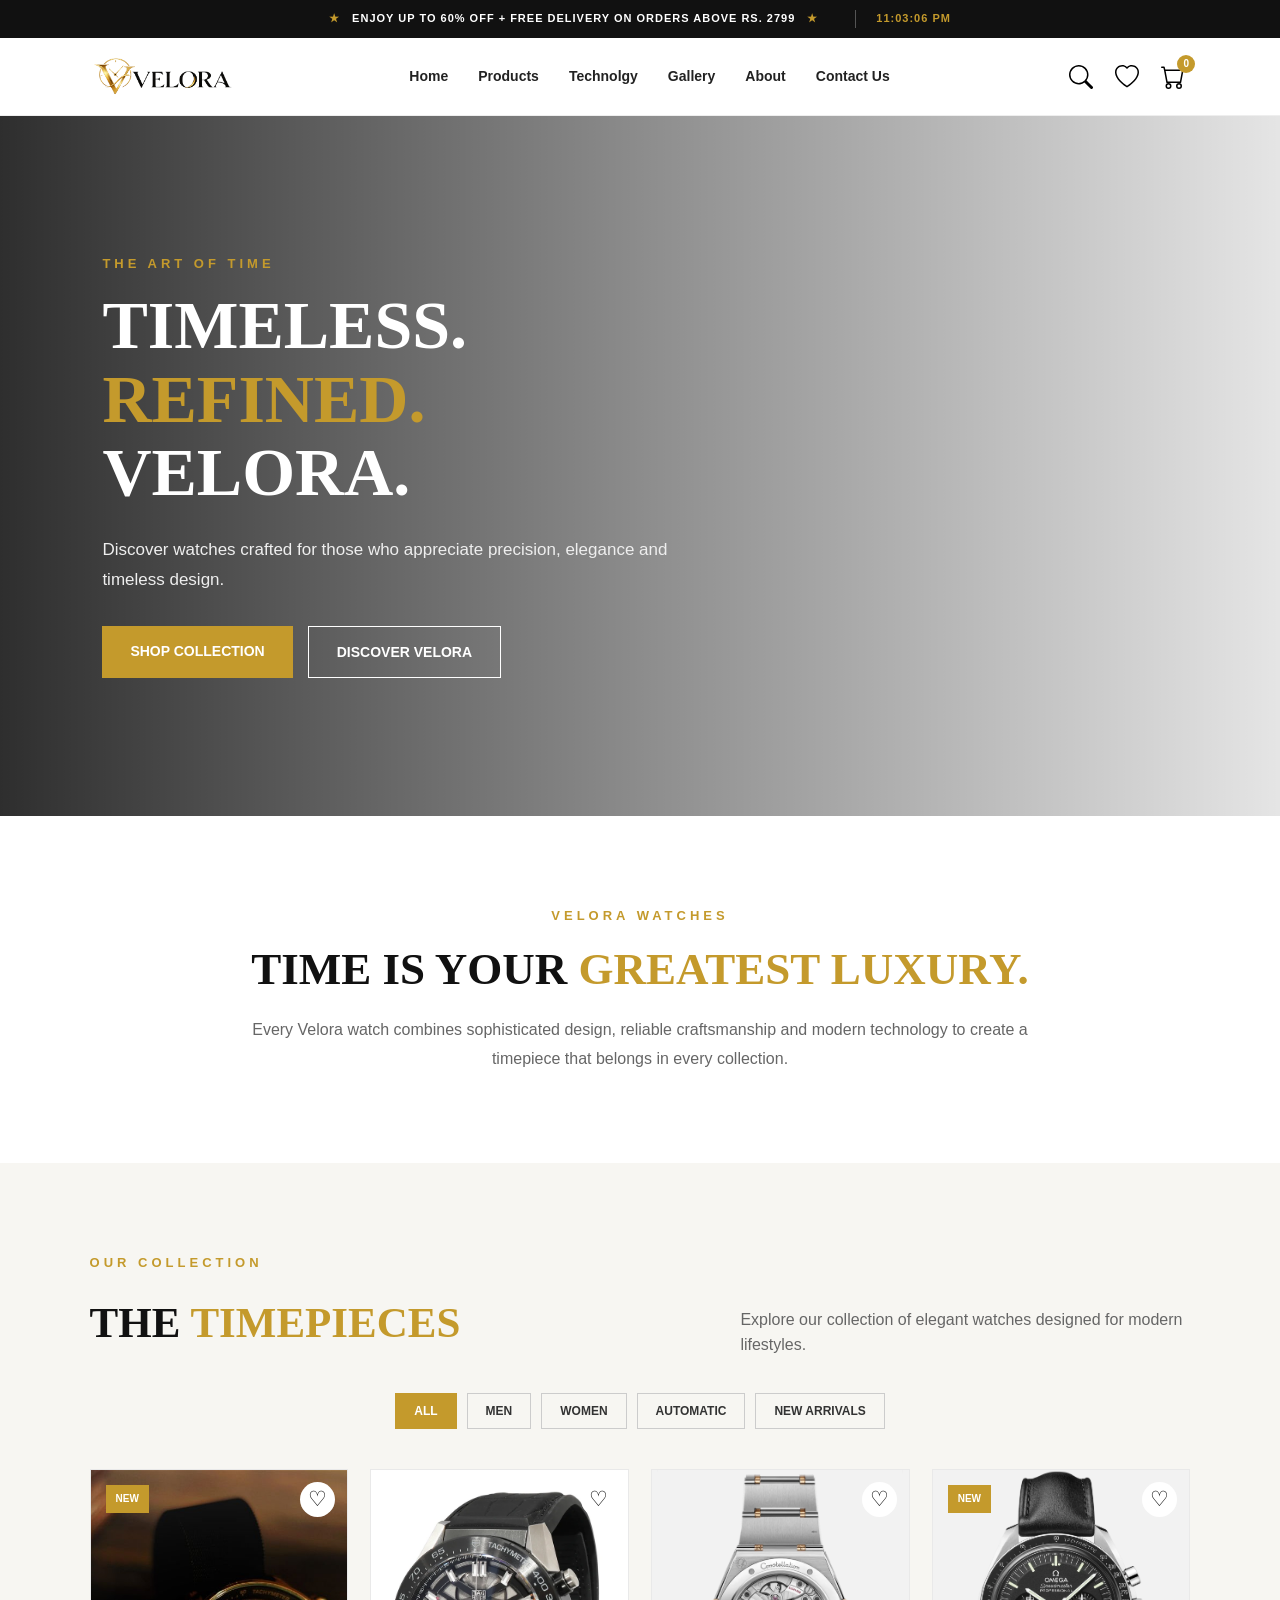
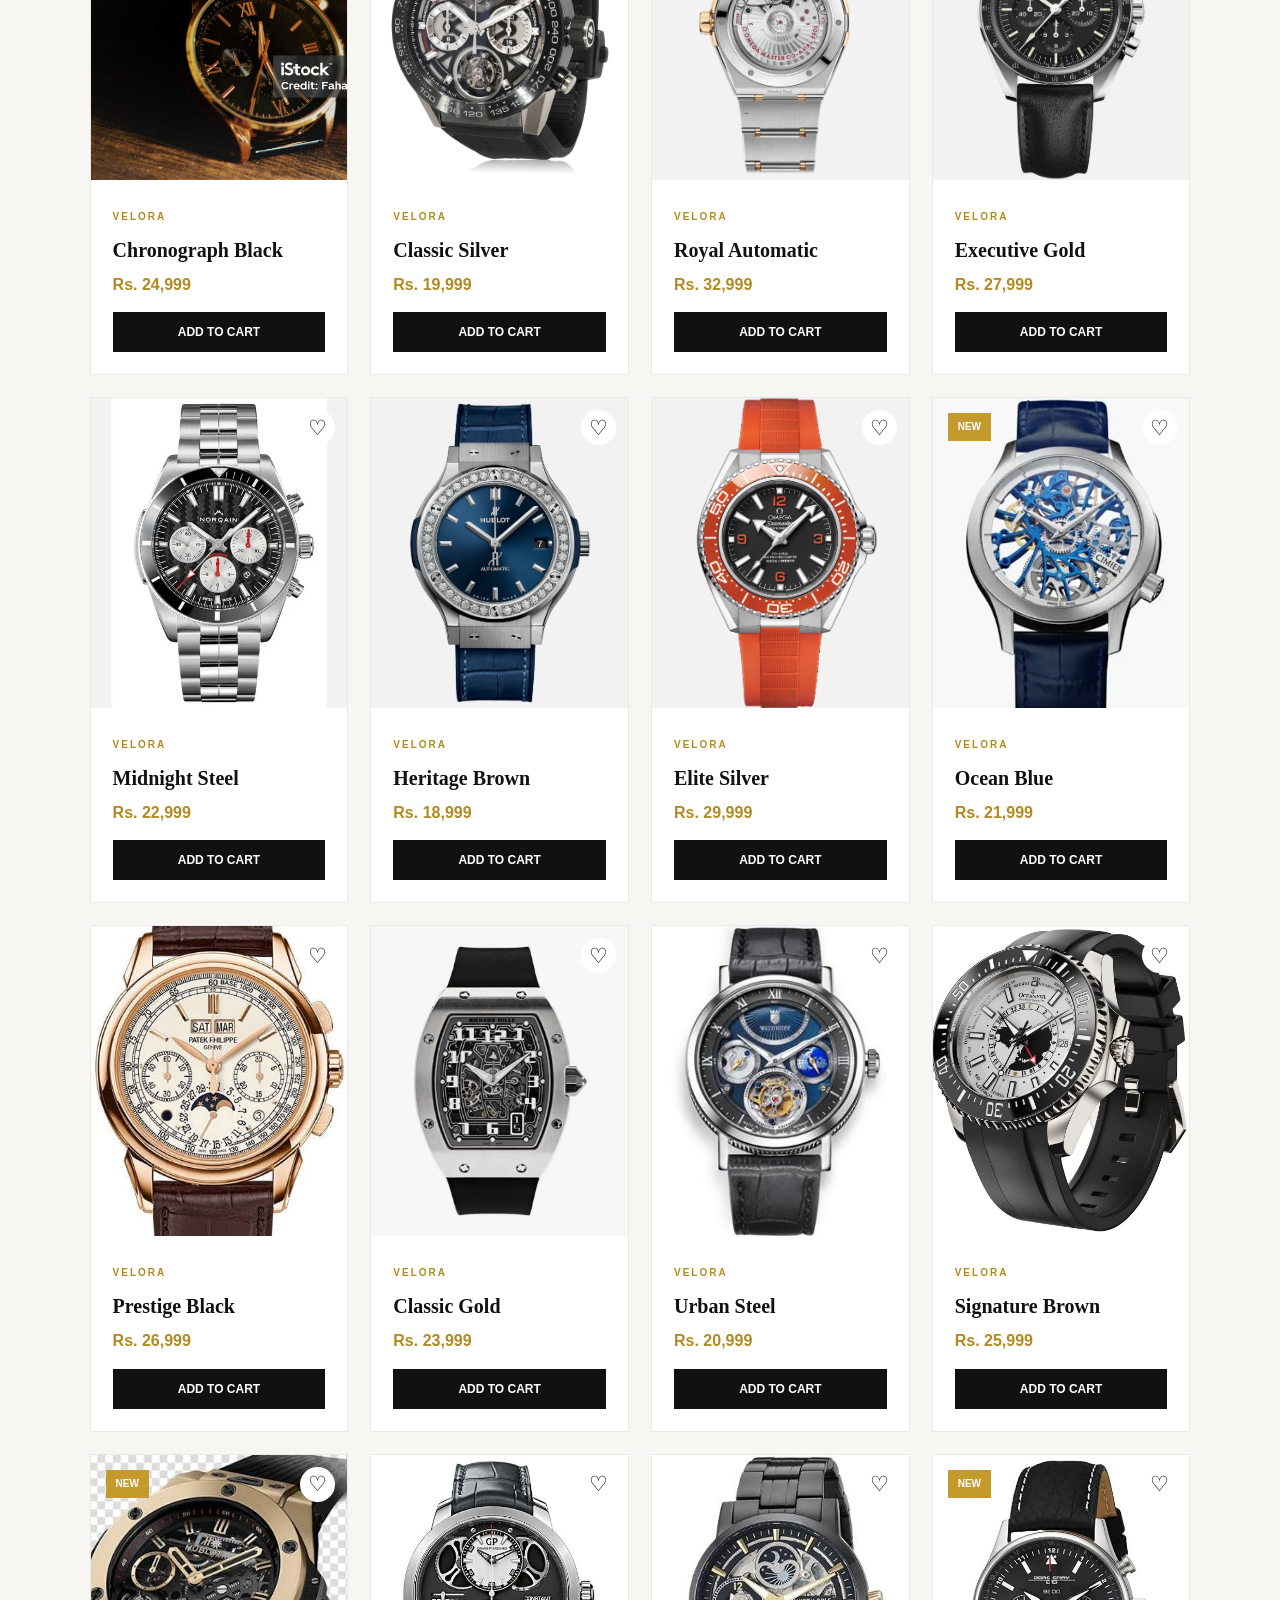
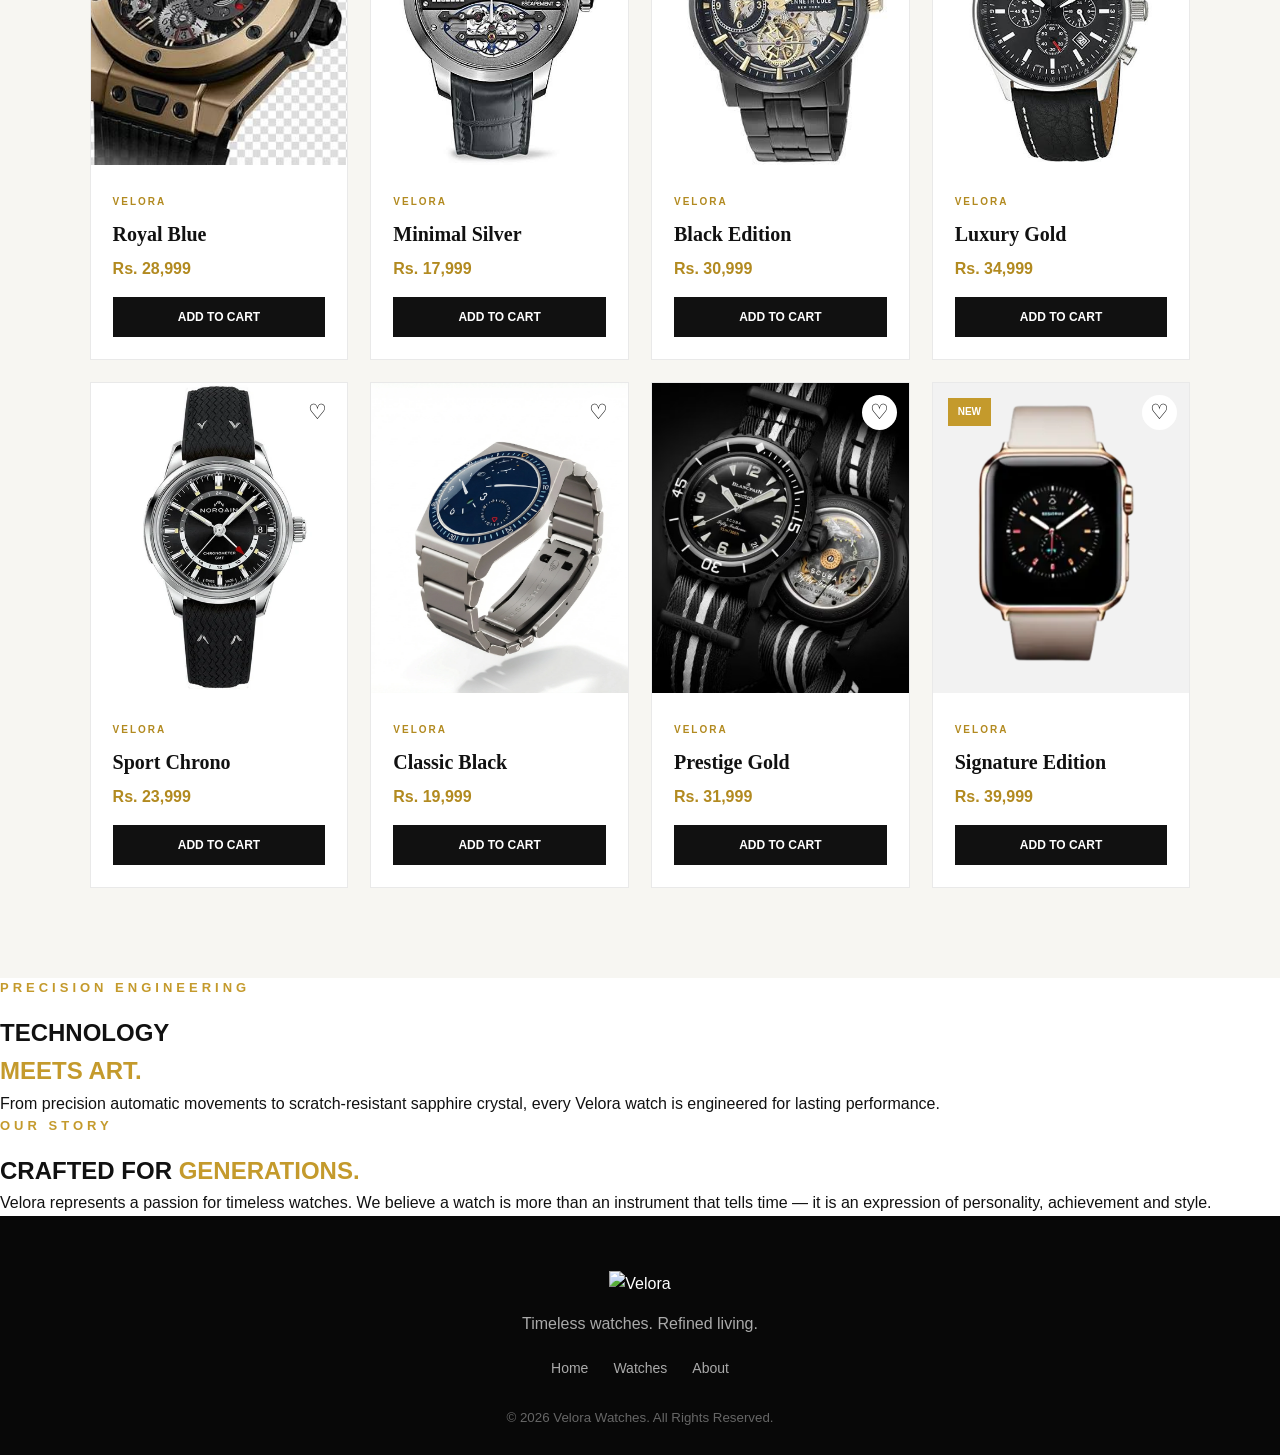
==== commit 7e3d4ae6: "Responsive karde hai" ====
--- a/index.html
+++ b/index.html
@@ -7,6 +7,7 @@
     <title>Velora Watches</title>
     <link rel="stylesheet" href="assets/css/bootstrap.min.css">
     <link rel="stylesheet" href="assets/css/style copy.css">
+    <link rel="stylesheet" href="assets/css/responsive.css">
 </head>
 
 <body>
--- a/assets/css/style copy.css
+++ b/assets/css/style copy.css
@@ -1,4 +1,3 @@
-```css
 * {
     margin: 0;
     padding: 0;
@@ -27,36 +26,29 @@
 }
 
 
-/* =====================================================
-   TOP PROMO BAR
-===================================================== */
+   /* TOP PROMO BAR */
 
 .top-bar {
     width: 100%;
     background: #111;
     color: #fff;
+    overflow: hidden;
     position: relative;
     z-index: 1101;
-    overflow: hidden;
 }
 
 .top-bar-content {
-    width: 100%;
     min-height: 38px;
-
     display: flex;
     align-items: center;
     justify-content: center;
-
     gap: 12px;
     padding: 8px 20px;
-
     font-size: 11px;
     font-weight: bold;
     letter-spacing: 1px;
     text-transform: uppercase;
-
-    text-align: center;
+    white-space: nowrap;
 }
 
 .top-bar-content > span:first-child,
@@ -67,21 +59,17 @@
 .top-time {
     margin-left: 25px;
     padding-left: 20px;
-
     border-left: 1px solid #555;
-
     color: #c49a2c;
-
     font-size: 11px;
     min-width: 90px;
-
     text-align: center;
 }
 
 
-/* =====================================================
-   NAVBAR
-===================================================== */
+
+   /* NAVBAR */
+
 
 .navbar {
     width: 100%;
@@ -188,9 +176,8 @@
 }
 
 
-/* =====================================================
-   COMMON
-===================================================== */
+
+   /* COMMON */
 
 .subtitle {
     color: #c49a2c;
@@ -210,9 +197,8 @@
 }
 
 
-/* =====================================================
-   HOME HERO
-===================================================== */
+/* 
+   HOME HERO */
 
 .hero {
     min-height: 700px;
@@ -296,9 +282,8 @@
 }
 
 
-/* =====================================================
-   HOME INTRO
-===================================================== */
+/* 
+   HOME INTRO Section */
 
 .intro {
     padding: 90px 8%;
@@ -323,9 +308,8 @@
 }
 
 
-/* =====================================================
-   HOME PRODUCTS
-===================================================== */
+
+   /* HOME PRODUCTS */
 
 .products {
     padding: 90px 7%;
@@ -519,10 +503,8 @@
     border-color: #c49a2c;
 }
 
-
-/* =====================================================
-   CART PRODUCT IMAGE
-===================================================== */
+/* Try Changes */
+/* CART PRODUCT IMAGE */
 
 .cart-item {
     display: flex;
@@ -559,9 +541,8 @@
 }
 
 
-/* =====================================================
-   PRODUCTS PAGE HERO
-===================================================== */
+
+   /* PRODUCTS PAGE HERO */
 
 .products-hero {
     min-height: 500px;
@@ -604,9 +585,8 @@
 }
 
 
-/* =====================================================
-   PRODUCTS PAGE
-===================================================== */
+
+   /* PRODUCTS PAGE */
 
 .products-page {
     padding: 90px 7%;
@@ -634,10 +614,7 @@
     color: #666;
 }
 
-
-/* =====================================================
-   TECHNOLOGY
-===================================================== */
+   /* TECHNOLOGY */
 
 .technology-hero {
     min-height: 560px;
@@ -846,10 +823,113 @@
 }
 
 
-/* =====================================================
-   ABOUT PAGE
-===================================================== */
-
+   /* ABOUT PAGE */
+
+
+
+.navbar {
+    width: 100%;
+    min-height: 78px;
+    padding: 0 7%;
+
+    display: flex;
+    align-items: center;
+    justify-content: space-between;
+
+    background: #fff;
+    border-bottom: 1px solid #eee;
+
+    position: sticky;
+    top: 0;
+    z-index: 1000;
+}
+
+.logo img {
+    width: 145px;
+    height: auto;
+    display: block;
+}
+
+.nav-links {
+    display: flex;
+    align-items: center;
+    gap: 30px;
+}
+
+.nav-links a {
+    position: relative;
+
+    color: #222;
+    font-size: 14px;
+    font-weight: 600;
+
+    transition: 0.3s ease;
+}
+
+.nav-links a:hover,
+.nav-links a.active {
+    color: #c49a2c;
+}
+
+.nav-links a.active::after {
+    content: "";
+
+    position: absolute;
+    left: 0;
+    bottom: -8px;
+
+    width: 100%;
+    height: 2px;
+
+    background: #c49a2c;
+}
+
+.nav-icons {
+    display: flex;
+    align-items: center;
+    gap: 12px;
+}
+
+.nav-icons button {
+    border: none;
+    background: transparent;
+    padding: 5px;
+}
+
+.nav-icons img {
+    display: block;
+}
+
+.cart-button {
+    position: relative;
+}
+
+#cartCount {
+    position: absolute;
+
+    top: -5px;
+    right: -5px;
+
+    width: 18px;
+    height: 18px;
+
+    display: flex;
+    align-items: center;
+    justify-content: center;
+
+    border-radius: 50%;
+
+    background: #c49a2c;
+    color: #fff;
+
+    font-size: 10px;
+    font-weight: bold;
+}
+
+.menu-button {
+    display: none;
+    font-size: 24px;
+}
 .about-hero {
     min-height: 560px;
 
@@ -1181,26 +1261,25 @@
 }
 
 
-/* =====================================================
-   GALLERY
-===================================================== */
-
-.gallery-video {
-    position: relative;
-    overflow: hidden;
-    background: #000;
-}
-
-.gallery-video video {
-    width: 100%;
-    height: 100%;
-    object-fit: cover;
-    display: block;
-}
-
-.gallery-video video::-webkit-media-controls {
-    z-index: 5;
-}
+   /* GALLERY */
+
+
+        .gallery-video {
+            position: relative;
+            overflow: hidden;
+            background: #000;
+        }
+
+        .gallery-video video {
+            width: 100%;
+            height: 100%;
+            object-fit: cover;
+            display: block;
+        }
+
+        .gallery-video video::-webkit-media-controls {
+            z-index: 5;
+        }
 
 .gallery-hero {
     min-height: 520px;
@@ -1218,8 +1297,9 @@
             rgba(0, 0, 0, 0.80),
             rgba(0, 0, 0, 0.35)
         ),
+        /* url("https://images.unsplash.com/photo-1524805444758-089113d48a6d?auto=format&fit=crop&w=1800&q=85")  */
         url("https://images.unsplash.com/photo-1587836374828-4dbafa94cf0e?auto=format&fit=crop&w=1800&q=85")
-        center/cover no-repeat;
+         center/cover no-repeat;
 }
 
 .gallery-hero-content {
@@ -1564,7 +1644,7 @@
 
 
 /* =====================================================
-   RESPONSIVE - TABLET
+   RESPONSIVE
 ===================================================== */
 
 @media (max-width: 1100px) {
@@ -1591,74 +1671,21 @@
 }
 
 
-/* =====================================================
-   RESPONSIVE - 850px
-===================================================== */
-
 @media (max-width: 850px) {
-
-    /* TOP BAR */
-
-    .top-bar-content {
-        min-height: auto;
-
-        padding: 7px 12px;
-
-        gap: 5px 8px;
-
-        font-size: 9px;
-
-        letter-spacing: 0.5px;
-
-        white-space: normal;
-
-        flex-wrap: wrap;
-
-        line-height: 1.4;
-
-        text-align: center;
-    }
-
-    .top-bar-content > span {
-        flex-shrink: 1;
-    }
-
-    .top-time {
-        margin-left: 5px;
-        padding-left: 9px;
-
-        min-width: auto;
-
-        font-size: 9px;
-    }
-
-
-    /* NAVBAR */
 
     .nav-links {
         display: none;
-
         position: absolute;
-
         top: 100%;
         left: 0;
-
         width: 100%;
-
         background: #fff;
-
         flex-direction: column;
         align-items: center;
-
         gap: 0;
-
         padding: 15px 0;
-
         border-top: 1px solid #eee;
-
-        box-shadow:
-            0 10px 25px rgba(0, 0, 0, 0.08);
-
+        box-shadow: 0 10px 25px rgba(0, 0, 0, 0.08);
         z-index: 999;
     }
 
@@ -1668,11 +1695,8 @@
 
     .nav-links a {
         width: 100%;
-
         text-align: center;
-
         padding: 13px 20px;
-
         font-size: 14px;
     }
 
@@ -1688,21 +1712,13 @@
 
     .menu-button {
         display: block;
-
         border: none;
         background: transparent;
-
         font-size: 25px;
-
         line-height: 1;
-
         color: #111;
-
         padding: 5px;
     }
-
-
-    /* HERO */
 
     .hero h1,
     .products-hero h1,
@@ -1744,99 +1760,25 @@
     .gallery-wide {
         grid-column: span 1;
     }
-
-
-    /* CONTACT */
-
-    .contact-hero {
-        min-height: 350px;
-        padding: 60px 6%;
-    }
-
-    .contact-hero-content h1 {
-        font-size: 40px;
-    }
-
-    .contact-main {
-        grid-template-columns: 1fr;
-        gap: 45px;
-    }
-
-    .contact-page {
-        padding: 60px 6%;
-    }
-
-    .contact-form-box {
-        padding: 30px;
-    }
-
-    .location-map {
-        height: 350px;
-    }
-}
-
-
-/* =====================================================
-   RESPONSIVE - MOBILE 600px
-===================================================== */
+}
+
 
 @media (max-width: 600px) {
 
-    /* TOP BAR */
-
-    .top-bar {
-        width: 100%;
-        overflow: hidden;
-    }
-
     .top-bar-content {
-        width: 100%;
-
-        min-height: auto;
-
-        display: flex;
-
-        align-items: center;
-        justify-content: center;
-
-        flex-wrap: wrap;
-
-        gap: 3px 6px;
-
-        padding: 7px 7px;
-
+        min-height: 34px;
+        gap: 7px;
         font-size: 8px;
-
-        letter-spacing: 0.25px;
-
-        line-height: 1.45;
-
-        white-space: normal;
-
-        text-align: center;
-
-        overflow: visible;
-    }
-
-    .top-bar-content > span {
-        max-width: 100%;
-        flex-shrink: 1;
+        letter-spacing: 0.5px;
+        padding: 8px 10px;
     }
 
     .top-time {
-        margin-left: 3px;
-
-        padding-left: 7px;
-
-        min-width: auto;
-
+        margin-left: 8px;
+        padding-left: 8px;
         font-size: 8px;
-
-        border-left: 1px solid #555;
-    }
-
-
-    /* NAVBAR */
+        min-width: 68px;
+    }
 
     .navbar {
         min-height: 68px;
@@ -1845,9 +1787,6 @@
     .logo img {
         width: 120px;
     }
-
-
-    /* HERO */
 
     .hero,
     .products-hero,
@@ -1871,9 +1810,6 @@
         flex-direction: column;
         align-items: flex-start;
     }
-
-
-    /* SECTIONS */
 
     .intro,
     .products,
@@ -1934,66 +1870,10 @@
         width: 100%;
         max-width: 100%;
     }
-
-
-    /* CONTACT */
-
-    .contact-hero-content h1 {
-        font-size: 32px;
-    }
-
-    .contact-hero-content p {
-        font-size: 15px;
-    }
-
-    .contact-info-box h2 {
-        font-size: 28px;
-    }
-
-    .contact-form-box h2 {
-        font-size: 25px;
-    }
-
-    .location-heading h2 {
-        font-size: 28px;
-    }
-
-    .location-map {
-        height: 280px;
-    }
-}
-
-
-/* =====================================================
-   RESPONSIVE - SMALL MOBILE 400px
-===================================================== */
+}
+
 
 @media (max-width: 400px) {
-
-    /* TOP BAR */
-
-    .top-bar-content {
-        padding: 6px 5px;
-
-        gap: 2px 4px;
-
-        font-size: 7px;
-
-        letter-spacing: 0.15px;
-
-        line-height: 1.4;
-    }
-
-    .top-time {
-        margin-left: 2px;
-
-        padding-left: 5px;
-
-        font-size: 7px;
-    }
-
-
-    /* HERO */
 
     .hero h1,
     .products-hero h1,
@@ -2008,28 +1888,20 @@
     }
 }
 
-
 /* =====================================================
    SEARCH OVERLAY
 ===================================================== */
 
 .search-overlay {
     position: fixed;
-
     inset: 0;
-
     width: 100%;
     height: 100%;
-
     display: none;
-
     align-items: flex-start;
     justify-content: center;
-
     padding-top: 120px;
-
     background: rgba(0, 0, 0, 0.70);
-
     z-index: 99999;
 }
 
@@ -2039,25 +1911,17 @@
 
 .search-box {
     position: relative;
-
     width: 90%;
     max-width: 650px;
-
     padding: 40px;
-
     background: #fff;
-
-    box-shadow:
-        0 20px 60px rgba(0, 0, 0, 0.30);
+    box-shadow: 0 20px 60px rgba(0, 0, 0, 0.30);
 }
 
 .search-box h2 {
     margin: 0 0 25px;
-
     text-align: center;
-
     font-family: Georgia, serif;
-
     font-size: 30px;
 }
 
@@ -2067,42 +1931,28 @@
 
 .search-close {
     position: absolute;
-
     top: 10px;
     right: 15px;
-
     border: none;
-
     background: transparent;
-
     color: #111;
-
     font-size: 32px;
-
     line-height: 1;
-
     cursor: pointer;
 }
 
 .search-input-wrapper {
     display: flex;
-
     width: 100%;
 }
 
 .search-input-wrapper input {
     flex: 1;
-
     min-width: 0;
-
     padding: 15px;
-
     border: 1px solid #ddd;
-
     outline: none;
-
     font-size: 15px;
-
     color: #111;
 }
 
@@ -2112,17 +1962,11 @@
 
 .search-input-wrapper button {
     padding: 0 25px;
-
     border: none;
-
     background: #111;
-
     color: #fff;
-
     font-size: 12px;
-
     font-weight: bold;
-
     cursor: pointer;
 }
 
@@ -2132,13 +1976,9 @@
 
 .search-results {
     min-height: 22px;
-
     margin-top: 18px;
-
     text-align: center;
-
     color: #555;
-
     font-size: 14px;
 }
 
@@ -2146,16 +1986,13 @@
     color: #c49a2c;
 }
 
-
 @media (max-width: 600px) {
-
     .search-overlay {
         padding-top: 80px;
     }
 
     .search-box {
         width: 94%;
-
         padding: 32px 20px 25px;
     }
 
@@ -2165,7 +2002,6 @@
 
     .search-input-wrapper {
         flex-direction: column;
-
         gap: 10px;
     }
 
@@ -2173,23 +2009,54 @@
         min-height: 45px;
     }
 }
-
-
-/* =====================================================
-   CONTACT PAGE
-===================================================== */
+  /* CONTACT PAGE */
+  .top-bar {
+    width: 100%;
+    background: #111;
+    color: #fff;
+    overflow: hidden;
+    position: relative;
+    z-index: 1101;
+}
+
+.top-bar-content {
+    min-height: 38px;
+    display: flex;
+    align-items: center;
+    justify-content: center;
+    gap: 12px;
+    padding: 8px 20px;
+    font-size: 11px;
+    font-weight: bold;
+    letter-spacing: 1px;
+    text-transform: uppercase;
+    white-space: nowrap;
+}
+
+.top-bar-content > span:first-child,
+.top-bar-content > span:nth-child(3) {
+    color: #c49a2c;
+}
+
+.top-time {
+    margin-left: 25px;
+    padding-left: 20px;
+    border-left: 1px solid #555;
+    color: #c49a2c;
+    font-size: 11px;
+    min-width: 90px;
+    text-align: center;
+}
+
+/* TOP BAR */
 
 .contact-hero {
     min-height: 420px;
-
     display: flex;
     align-items: center;
     justify-content: center;
-
     text-align: center;
-
     padding: 80px 8%;
-
     color: #fff;
 
     background:
@@ -2205,65 +2072,54 @@
 
 .contact-hero-content h1 {
     font-size: 52px;
-
     margin-bottom: 12px;
-
     letter-spacing: 1px;
 }
 
 .contact-hero-content p {
     font-size: 17px;
-
     opacity: 0.9;
 }
 
 
-/* CONTACT MAIN */
+
+   /* CONTACT MAIN */
 
 .contact-page {
     padding: 80px 7%;
-
     background: #fff;
 }
 
 .contact-main {
     max-width: 1200px;
-
     margin: auto;
 
     display: grid;
-
     grid-template-columns: 1fr 1fr;
-
     gap: 60px;
 }
 
 
-/* CONTACT INFO */
+/* =====================================================
+   CONTACT INFO
+===================================================== */
 
 .contact-info-box h2 {
     font-size: 34px;
-
     margin-bottom: 18px;
-
     color: #111;
 }
 
 .contact-info-box > p {
     color: #666;
-
     line-height: 1.8;
-
     margin-bottom: 35px;
 }
 
 .contact-detail {
     display: flex;
-
     align-items: flex-start;
-
     gap: 18px;
-
     margin-bottom: 25px;
 }
 
@@ -2272,80 +2128,63 @@
     height: 45px;
 
     display: flex;
-
     align-items: center;
     justify-content: center;
 
     background: #f7f2e7;
-
     color: #c49a2c;
-
     font-size: 20px;
-
     border-radius: 50%;
-
     flex-shrink: 0;
 }
 
 .contact-detail h4 {
     margin-bottom: 4px;
-
     font-size: 16px;
-
     color: #111;
 }
 
 .contact-detail p {
     margin: 0;
-
     color: #666;
-
     line-height: 1.6;
 }
 
 
-/* CONTACT FORM */
+/* /* ===================================================== */
+   /* CONTACT FORM */
+
 
 .contact-form-box {
     background: #fafafa;
-
     padding: 40px;
-
     border: 1px solid #eee;
 }
 
 .contact-form-box h2 {
     font-size: 30px;
-
     margin-bottom: 25px;
-
     color: #111;
 }
 
 .contact-form {
     display: flex;
-
     flex-direction: column;
-
     gap: 18px;
 }
 
 .contact-form input,
 .contact-form textarea {
     width: 100%;
-
     padding: 14px 16px;
 
     border: 1px solid #ddd;
-
     outline: none;
 
     font-family: Arial, sans-serif;
-
     font-size: 14px;
 
     background: #fff;
-
     transition: 0.3s ease;
 }
 
@@ -2355,7 +2194,6 @@
 
 .contact-form textarea {
     min-height: 150px;
-
     resize: vertical;
 }
 
@@ -2366,19 +2204,14 @@
 
 .contact-submit {
     width: fit-content;
-
     padding: 14px 30px;
 
     border: none;
-
     background: #111;
-
     color: #fff;
 
     font-size: 14px;
-
     font-weight: 600;
-
     cursor: pointer;
 
     transition: 0.3s ease;
@@ -2389,25 +2222,23 @@
 }
 
 
-/* LOCATION / MAP */
+/* 
+   LOCATION / MAP */
+
 
 .contact-location {
     max-width: 1200px;
-
     margin: 70px auto 0;
 }
 
 .location-heading {
     text-align: center;
-
     margin-bottom: 30px;
 }
 
 .location-heading h2 {
     font-size: 34px;
-
     color: #111;
-
     margin-bottom: 10px;
 }
 
@@ -2417,30 +2248,25 @@
 
 .location-map {
     width: 100%;
-
     height: 420px;
-
     overflow: hidden;
-
     border: 1px solid #eee;
 }
 
 .location-map iframe {
     width: 100%;
-
     height: 100%;
-
     border: 0;
 }
 
-
-/* CONTACT RESPONSIVE */
+/* 
+   CONTACT RESPONSIVE */
+
 
 @media (max-width: 850px) {
 
     .contact-hero {
         min-height: 350px;
-
         padding: 60px 6%;
     }
 
@@ -2450,7 +2276,6 @@
 
     .contact-main {
         grid-template-columns: 1fr;
-
         gap: 45px;
     }
 
@@ -2494,4 +2319,312 @@
         height: 280px;
     }
 }
-```
+/* 
+TOP BAR RESPONSIVE FIX */
+
+
+@media (max-width: 850px) {
+
+    .top-bar-content {
+        min-height: 36px;
+        padding: 8px 15px;
+        gap: 8px;
+
+        font-size: 9px;
+        letter-spacing: 0.7px;
+
+        white-space: nowrap;
+        overflow: hidden;
+    }
+
+    .top-time {
+        margin-left: 12px;
+        padding-left: 12px;
+
+        min-width: 75px;
+
+        font-size: 9px;
+    }
+}
+
+
+/* Mobile */
+@media (max-width: 600px) {
+
+    .top-bar {
+        width: 100%;
+        overflow: hidden;
+    }
+
+    .top-bar-content {
+        min-height: 34px;
+
+        width: 100%;
+
+        display: flex;
+        align-items: center;
+        justify-content: center;
+
+        gap: 6px;
+
+        padding: 7px 8px;
+
+        font-size: 8px;
+        letter-spacing: 0.4px;
+
+        white-space: nowrap;
+    }
+
+    .top-bar-content > span {
+        flex-shrink: 0;
+    }
+
+    .top-time {
+        margin-left: 6px;
+        padding-left: 7px;
+
+        min-width: 62px;
+
+        font-size: 8px;
+
+        border-left: 1px solid #555;
+    }
+}
+
+
+/* Small Mobile */
+@media (max-width: 400px) {
+
+    .top-bar-content {
+        gap: 4px;
+        padding: 7px 5px;
+
+        font-size: 7px;
+        letter-spacing: 0.3px;
+    }
+
+    .top-time {
+        margin-left: 4px;
+        padding-left: 5px;
+
+        min-width: 55px;
+
+        font-size: 7px;
+    }
+}
+/* =====================================================
+   FINAL MOBILE FIX
+===================================================== */
+
+@media (max-width: 600px) {
+
+    /* NAVBAR */
+    .navbar {
+        width: 100%;
+        min-height: 68px;
+        padding: 0 15px;
+        gap: 10px;
+    }
+
+    .logo {
+        flex-shrink: 0;
+    }
+
+    .logo img {
+        width: 105px;
+        max-width: 100%;
+    }
+
+    /* RIGHT SIDE ICONS */
+    .nav-icons {
+        display: flex;
+        align-items: center;
+        gap: 8px;
+        margin-left: auto;
+        flex-shrink: 0;
+    }
+
+    .nav-icons button {
+        width: 38px;
+        height: 38px;
+        padding: 5px;
+        display: flex;
+        align-items: center;
+        justify-content: center;
+        position: relative;
+    }
+
+    .nav-icons img {
+        width: 22px;
+        height: 22px;
+        object-fit: contain;
+    }
+
+    /* CART BUTTON */
+    .cart-button {
+        position: relative;
+        width: 38px;
+        height: 38px;
+    }
+
+    /* CART COUNT */
+    #cartCount {
+        position: absolute;
+        top: -3px;
+        right: -3px;
+
+        width: 17px;
+        height: 17px;
+
+        min-width: 17px;
+        padding: 0;
+
+        display: flex;
+        align-items: center;
+        justify-content: center;
+
+        border-radius: 50%;
+
+        font-size: 9px;
+        line-height: 1;
+        font-weight: bold;
+
+        z-index: 10;
+    }
+
+    /* MENU BUTTON */
+    .menu-button {
+        display: flex;
+        align-items: center;
+        justify-content: center;
+
+        width: 38px;
+        height: 38px;
+
+        padding: 0;
+        font-size: 24px;
+        flex-shrink: 0;
+    }
+
+    /* MOBILE MENU */
+    .nav-links {
+        width: 100%;
+        max-width: 100%;
+        left: 0;
+        right: 0;
+    }
+
+
+    /* ================================
+       PRODUCT CARDS
+    ================================= */
+
+    .products,
+    .products-page {
+        padding-left: 15px;
+        padding-right: 15px;
+    }
+
+    .product-grid {
+        width: 100%;
+        grid-template-columns: 1fr;
+        gap: 18px;
+    }
+
+    .product-card {
+        width: 100%;
+        min-width: 0;
+    }
+
+    .product-image {
+        width: 100%;
+        height: 300px;
+    }
+
+
+    /* ================================
+       CART SIDEBAR
+    ================================= */
+
+    .cart {
+        width: 100%;
+        max-width: 100%;
+        height: 100dvh;
+
+        padding: 20px 16px;
+
+        overflow-y: auto;
+        overflow-x: hidden;
+    }
+
+    .cart-header {
+        position: sticky;
+        top: 0;
+        background: #fff;
+        z-index: 5;
+
+        padding-bottom: 15px;
+    }
+
+    .cart-items {
+        padding: 20px 0;
+    }
+
+    .cart-item {
+        width: 100%;
+        gap: 10px;
+    }
+
+    .cart-item img {
+        width: 60px;
+        height: 60px;
+    }
+
+    .cart-item-info {
+        min-width: 0;
+    }
+
+    .cart-item-info h4 {
+        font-size: 14px;
+        word-break: break-word;
+    }
+
+
+    /* ================================
+       SEARCH MOBILE
+    ================================= */
+
+    .search-box {
+        width: calc(100% - 30px);
+        max-width: none;
+        padding: 30px 18px 22px;
+    }
+
+    .search-input-wrapper input {
+        width: 100%;
+        min-width: 0;
+    }
+
+    .search-input-wrapper button {
+        width: 100%;
+    }
+
+
+    /* ================================
+       CONTACT FORM
+    ================================= */
+
+    .contact-form-box {
+        width: 100%;
+        max-width: 100%;
+        padding: 25px 18px;
+    }
+
+    .contact-form input,
+    .contact-form textarea {
+        max-width: 100%;
+    }
+
+}
+
+
--- a/assets/css/responsive.css
+++ b/assets/css/responsive.css
@@ -0,0 +1,785 @@
+
+   /* RESPONSIVE CSS
+   VELORA WATCHES */
+
+
+
+
+   /* TABLET / LAPTOP */
+
+
+@media (max-width: 1100px) {
+
+    .navbar {
+        padding: 0 5%;
+    }
+
+    .nav-links {
+        gap: 20px;
+    }
+
+    .product-grid {
+        grid-template-columns: repeat(3, 1fr);
+    }
+
+    .values-grid {
+        grid-template-columns: repeat(2, 1fr);
+    }
+
+    .technology-grid {
+        grid-template-columns: repeat(2, 1fr);
+    }
+}
+
+
+/* 
+   TABLET / MOBILE NAVBAR */
+
+
+@media (max-width: 850px) {
+
+    /* NAVBAR */
+
+    .nav-links {
+        display: none;
+
+        position: absolute;
+        top: 100%;
+        left: 0;
+
+        width: 100%;
+
+        background: #fff;
+
+        flex-direction: column;
+        align-items: center;
+
+        gap: 0;
+
+        padding: 15px 0;
+
+        border-top: 1px solid #eee;
+
+        box-shadow: 0 10px 25px rgba(0, 0, 0, 0.08);
+
+        z-index: 999;
+    }
+
+    .nav-links.active {
+        display: flex;
+    }
+
+    .nav-links a {
+        width: 100%;
+
+        text-align: center;
+
+        padding: 13px 20px;
+
+        font-size: 14px;
+    }
+
+    .nav-links a:hover,
+    .nav-links a.active {
+        background: #f7f6f2;
+        color: #c49a2c;
+    }
+
+    .nav-links a.active::after {
+        display: none;
+    }
+
+    .menu-button {
+        display: block;
+
+        border: none;
+
+        background: transparent;
+
+        font-size: 25px;
+
+        line-height: 1;
+
+        color: #111;
+
+        padding: 5px;
+    }
+
+
+    /* HERO HEADINGS */
+
+    .hero h1,
+    .products-hero h1,
+    .technology-hero h1,
+    .about-hero h1,
+    .gallery-hero h1 {
+        font-size: 48px;
+    }
+
+
+    /* PRODUCTS */
+
+    .product-grid {
+        grid-template-columns: repeat(2, 1fr);
+    }
+
+
+    /* SECTION HEADINGS */
+
+    .section-title,
+    .products-heading {
+        flex-direction: column;
+        align-items: flex-start;
+    }
+
+
+    /* TECHNOLOGY / ABOUT / CONTACT */
+
+    .technology-intro,
+    .about-intro,
+    .contact-container {
+        grid-template-columns: 1fr;
+    }
+
+    .technology-intro-image img,
+    .about-image img {
+        height: 430px;
+    }
+
+
+    /* GALLERY */
+
+    .gallery-grid {
+        grid-template-columns: repeat(2, 1fr);
+    }
+
+    .gallery-large {
+        grid-row: span 1;
+    }
+
+    .gallery-wide {
+        grid-column: span 1;
+    }
+
+
+    /* CONTACT */
+
+    .contact-hero {
+        min-height: 350px;
+        padding: 60px 6%;
+    }
+
+    .contact-hero-content h1 {
+        font-size: 40px;
+    }
+
+    .contact-main {
+        grid-template-columns: 1fr;
+        gap: 45px;
+    }
+
+    .contact-page {
+        padding: 60px 6%;
+    }
+
+    .contact-form-box {
+        padding: 30px;
+    }
+
+    .location-map {
+        height: 350px;
+    }
+
+
+    /* TOP BAR */
+
+    .top-bar-content {
+        min-height: 36px;
+
+        padding: 8px 15px;
+
+        gap: 8px;
+
+        font-size: 9px;
+
+        letter-spacing: 0.7px;
+
+        white-space: nowrap;
+
+        overflow: hidden;
+    }
+
+    .top-time {
+        margin-left: 12px;
+
+        padding-left: 12px;
+
+        min-width: 75px;
+
+        font-size: 9px;
+    }
+}
+
+
+
+   /* MOBILE */
+
+
+@media (max-width: 600px) {
+
+       /* TOP BAR */
+   
+
+    .top-bar {
+        width: 100%;
+        overflow: hidden;
+    }
+
+    .top-bar-content {
+        min-height: 34px;
+
+        width: 100%;
+
+        display: flex;
+
+        align-items: center;
+
+        justify-content: center;
+
+        gap: 6px;
+
+        padding: 7px 8px;
+
+        font-size: 8px;
+
+        letter-spacing: 0.4px;
+
+        white-space: nowrap;
+    }
+
+    .top-bar-content > span {
+        flex-shrink: 0;
+    }
+
+    .top-time {
+        margin-left: 6px;
+
+        padding-left: 7px;
+
+        min-width: 62px;
+
+        font-size: 8px;
+
+        border-left: 1px solid #555;
+    }
+
+
+       /* NAVBAR */
+   
+
+    .navbar {
+        width: 100%;
+
+        min-height: 68px;
+
+        padding: 0 15px;
+
+        gap: 10px;
+    }
+
+    .logo {
+        flex-shrink: 0;
+    }
+
+    .logo img {
+        width: 105px;
+        max-width: 100%;
+    }
+
+
+    
+       /* RIGHT SIDE ICONS */
+    
+
+    .nav-icons {
+        display: flex;
+
+        align-items: center;
+
+        gap: 8px;
+
+        margin-left: auto;
+
+        flex-shrink: 0;
+    }
+
+    .nav-icons button {
+        width: 38px;
+        height: 38px;
+
+        padding: 5px;
+
+        display: flex;
+
+        align-items: center;
+        justify-content: center;
+
+        position: relative;
+    }
+
+    .nav-icons img {
+        width: 22px;
+        height: 22px;
+
+        object-fit: contain;
+    }
+
+
+
+       /* CART BUTTON */
+  
+
+    .cart-button {
+        position: relative;
+
+        width: 38px;
+        height: 38px;
+    }
+
+
+    /* CART COUNT */
+
+    #cartCount {
+        position: absolute;
+
+        top: -3px;
+        right: -3px;
+
+        width: 17px;
+        height: 17px;
+
+        min-width: 17px;
+
+        padding: 0;
+
+        display: flex;
+
+        align-items: center;
+        justify-content: center;
+
+        border-radius: 50%;
+
+        font-size: 9px;
+
+        line-height: 1;
+
+        font-weight: bold;
+
+        z-index: 10;
+    }
+
+
+       /* MENU BUTTON */
+    
+
+    .menu-button {
+        display: flex;
+
+        align-items: center;
+        justify-content: center;
+
+        width: 38px;
+        height: 38px;
+
+        padding: 0;
+
+        font-size: 24px;
+
+        flex-shrink: 0;
+    }
+
+
+    /* MOBILE MENU */
+
+    .nav-links {
+        width: 100%;
+
+        max-width: 100%;
+
+        left: 0;
+        right: 0;
+    }
+
+
+    /* =========================
+       HERO
+    ========================= */
+
+    .hero,
+    .products-hero,
+    .technology-hero,
+    .about-hero,
+    .gallery-hero {
+        min-height: 500px;
+
+        padding: 60px 6%;
+    }
+
+    .hero h1,
+    .products-hero h1,
+    .technology-hero h1,
+    .about-hero h1,
+    .gallery-hero h1 {
+        font-size: 36px;
+    }
+
+    .hero-buttons {
+        flex-direction: column;
+        align-items: flex-start;
+    }
+
+
+    /* =========================
+       SECTIONS
+    ========================= */
+
+    .intro,
+    .products,
+    .products-page,
+    .technology-intro,
+    .technology-features,
+    .about-intro,
+    .values,
+    .contact-section,
+    .gallery-section,
+    .gallery-cta {
+        padding: 65px 6%;
+    }
+
+
+    /* SECTION HEADINGS */
+
+    .intro h2,
+    .technology-intro-text h2,
+    .technology-heading h2,
+    .about-text h2,
+    .values .section-heading h2,
+    .contact-info h2,
+    .gallery-heading h2,
+    .gallery-cta h2 {
+        font-size: 34px;
+    }
+
+
+    /* =========================
+       PRODUCTS
+    ========================= */
+
+    .products,
+    .products-page {
+        padding-left: 15px;
+        padding-right: 15px;
+    }
+
+    .product-grid {
+        width: 100%;
+
+        grid-template-columns: 1fr;
+
+        gap: 18px;
+    }
+
+    .product-card {
+        width: 100%;
+
+        min-width: 0;
+    }
+
+    .product-image {
+        width: 100%;
+
+        height: 300px;
+    }
+
+
+    /* =========================
+       TECHNOLOGY
+    ========================= */
+
+    .technology-grid {
+        grid-template-columns: 1fr;
+    }
+
+
+    /* =========================
+       VALUES
+    ========================= */
+
+    .values-grid {
+        grid-template-columns: 1fr;
+    }
+
+
+    /* =========================
+       GALLERY
+    ========================= */
+
+    .gallery-grid {
+        grid-template-columns: 1fr;
+
+        grid-auto-rows: 300px;
+    }
+
+    .gallery-large,
+    .gallery-wide {
+        grid-column: span 1;
+        grid-row: span 1;
+    }
+
+
+    /* =========================
+       CONTACT FORM
+    ========================= */
+
+    .input-row {
+        grid-template-columns: 1fr;
+    }
+
+    .contact-form-box {
+        padding: 25px 20px;
+    }
+
+
+    /* =========================
+       CONTACT PAGE
+    ========================= */
+
+    .contact-form-box {
+        width: 100%;
+
+        max-width: 100%;
+
+        padding: 25px 18px;
+    }
+
+    .contact-form input,
+    .contact-form textarea {
+        max-width: 100%;
+    }
+
+
+    /* =========================
+       CART
+    ========================= */
+
+    .cart {
+        width: 100%;
+
+        max-width: 100%;
+
+        height: 100dvh;
+
+        padding: 20px 16px;
+
+        overflow-y: auto;
+        overflow-x: hidden;
+    }
+
+    .cart-header {
+        position: sticky;
+
+        top: 0;
+
+        background: #fff;
+
+        z-index: 5;
+
+        padding-bottom: 15px;
+    }
+
+    .cart-items {
+        padding: 20px 0;
+    }
+
+    .cart-item {
+        width: 100%;
+
+        gap: 10px;
+    }
+
+    .cart-item img {
+        width: 60px;
+        height: 60px;
+    }
+
+    .cart-item-info {
+        min-width: 0;
+    }
+
+    .cart-item-info h4 {
+        font-size: 14px;
+
+        word-break: break-word;
+    }
+
+
+    /* =========================
+       SEARCH
+    ========================= */
+
+    .search-overlay {
+        padding-top: 80px;
+    }
+
+    .search-box {
+        width: 94%;
+
+        max-width: none;
+
+        padding: 32px 20px 25px;
+    }
+
+    .search-box h2 {
+        font-size: 24px;
+    }
+
+    .search-input-wrapper {
+        flex-direction: column;
+
+        gap: 10px;
+    }
+
+    .search-input-wrapper input {
+        width: 100%;
+
+        min-width: 0;
+    }
+
+    .search-input-wrapper button {
+        width: 100%;
+
+        min-height: 45px;
+    }
+}
+
+
+/* =====================================================
+   CONTACT - SMALL MOBILE
+===================================================== */
+
+@media (max-width: 500px) {
+
+    .contact-hero-content h1 {
+        font-size: 32px;
+    }
+
+    .contact-hero-content p {
+        font-size: 15px;
+    }
+
+    .contact-info-box h2 {
+        font-size: 28px;
+    }
+
+    .contact-form-box h2 {
+        font-size: 25px;
+    }
+
+    .location-heading h2 {
+        font-size: 28px;
+    }
+
+    .location-map {
+        height: 280px;
+    }
+}
+
+
+/* =====================================================
+   SMALL MOBILE
+===================================================== */
+
+@media (max-width: 400px) {
+
+    .top-bar-content {
+        gap: 4px;
+
+        padding: 7px 5px;
+
+        font-size: 7px;
+
+        letter-spacing: 0.3px;
+    }
+
+    .top-time {
+        margin-left: 4px;
+
+        padding-left: 5px;
+
+        min-width: 55px;
+
+        font-size: 7px;
+    }
+
+
+    /* HERO */
+
+    .hero h1,
+    .products-hero h1,
+    .technology-hero h1,
+    .about-hero h1,
+    .gallery-hero h1 {
+        font-size: 31px;
+    }
+
+
+    /* PRODUCT IMAGE */
+
+    .product-image {
+        height: 280px;
+    }
+}
+
+
+/* =====================================================
+   EXTRA SMALL PHONES
+===================================================== */
+
+@media (max-width: 380px) {
+
+    .navbar {
+        padding: 0 10px;
+    }
+
+    .logo img {
+        width: 92px;
+    }
+
+    .nav-icons {
+        gap: 4px;
+    }
+
+    .nav-icons button,
+    .cart-button,
+    .menu-button {
+        width: 34px;
+        height: 34px;
+    }
+
+    .nav-icons img {
+        width: 20px;
+        height: 20px;
+    }
+
+    #cartCount {
+        width: 15px;
+        height: 15px;
+
+        min-width: 15px;
+
+        font-size: 8px;
+
+        top: -2px;
+        right: -2px;
+    }
+}
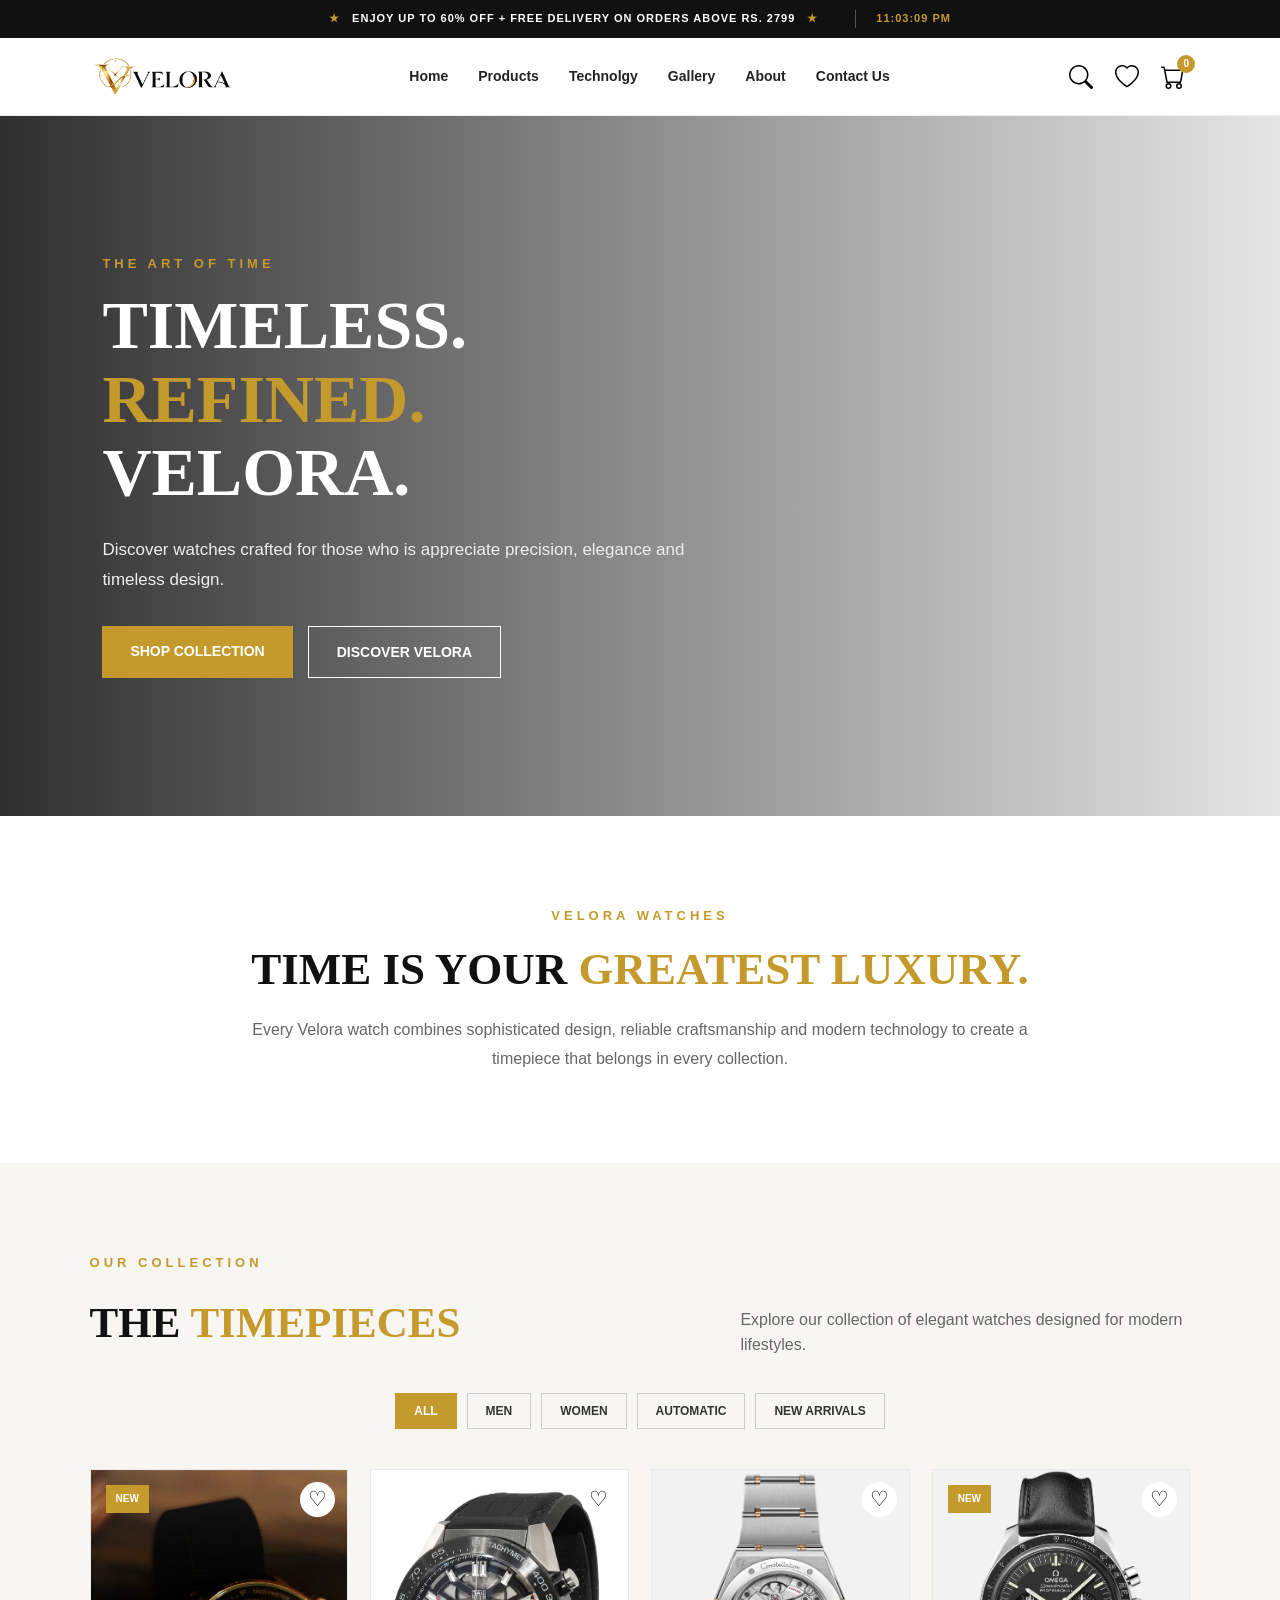
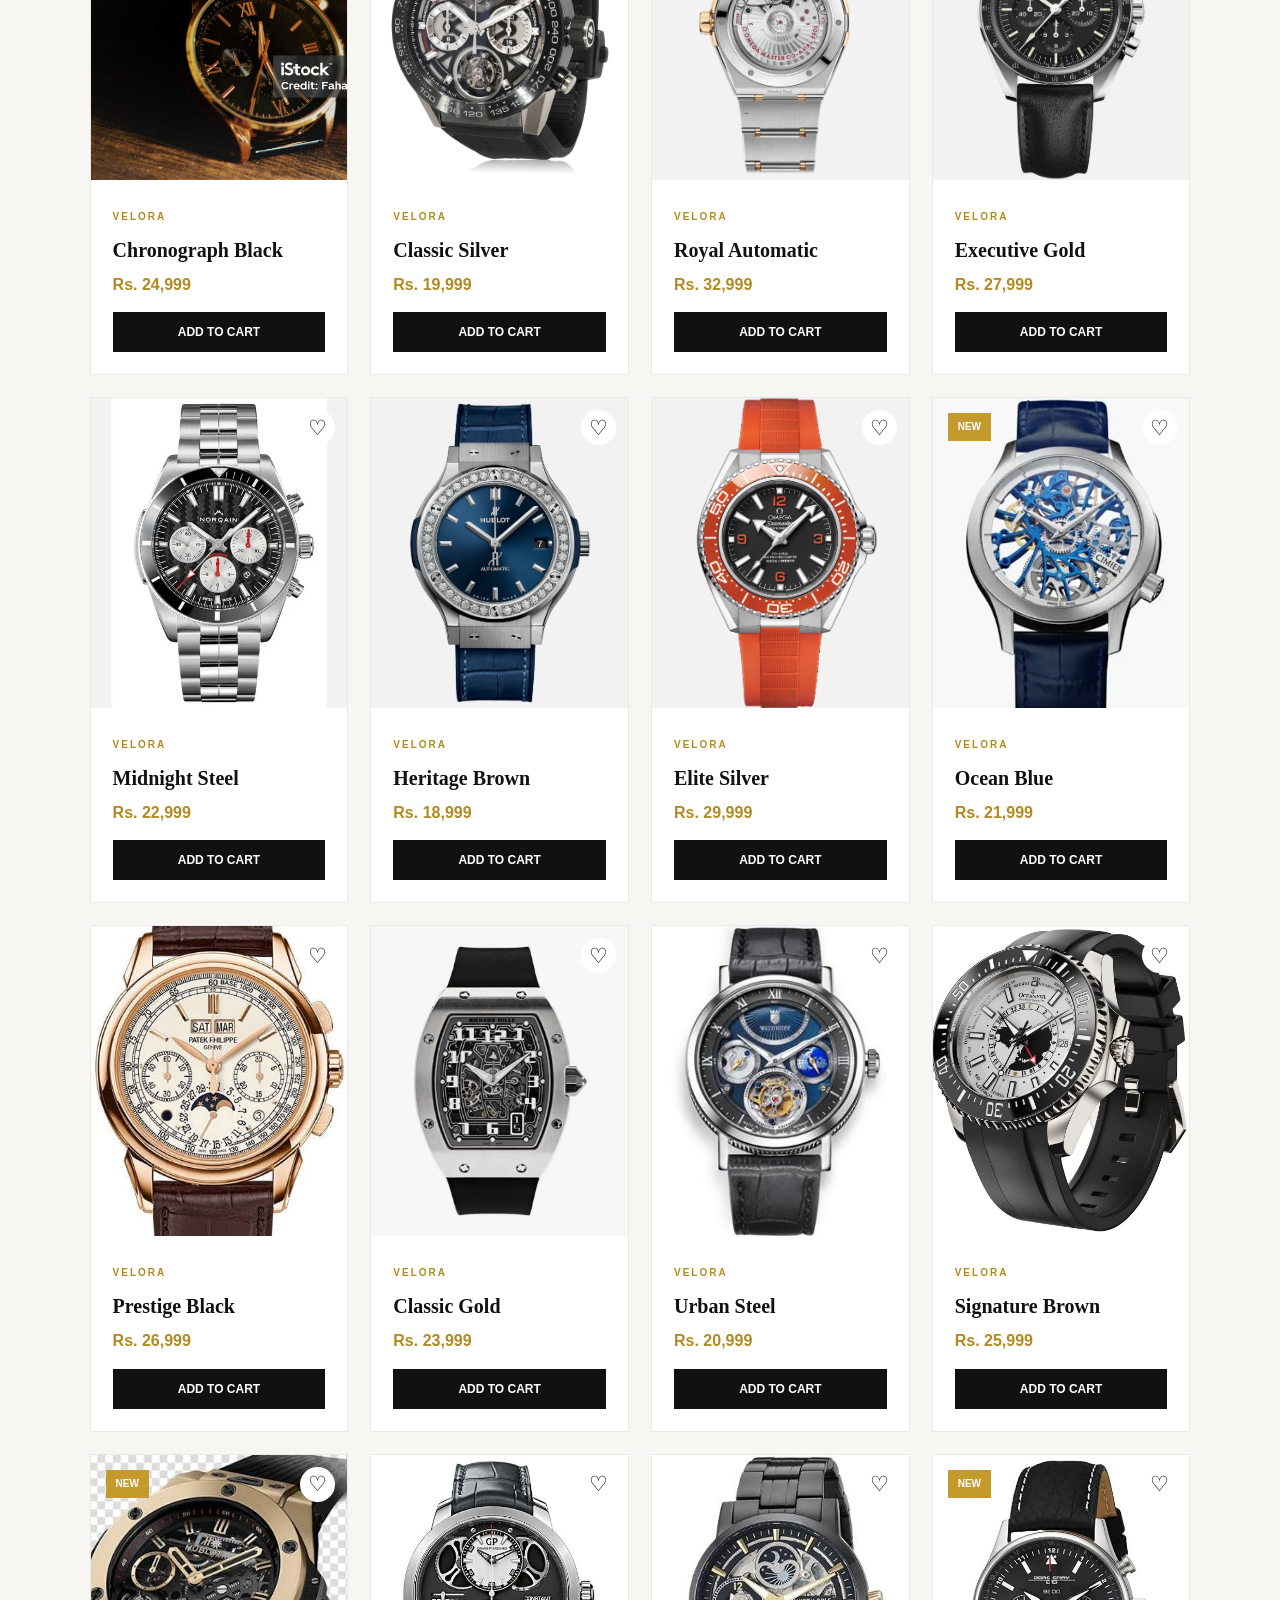
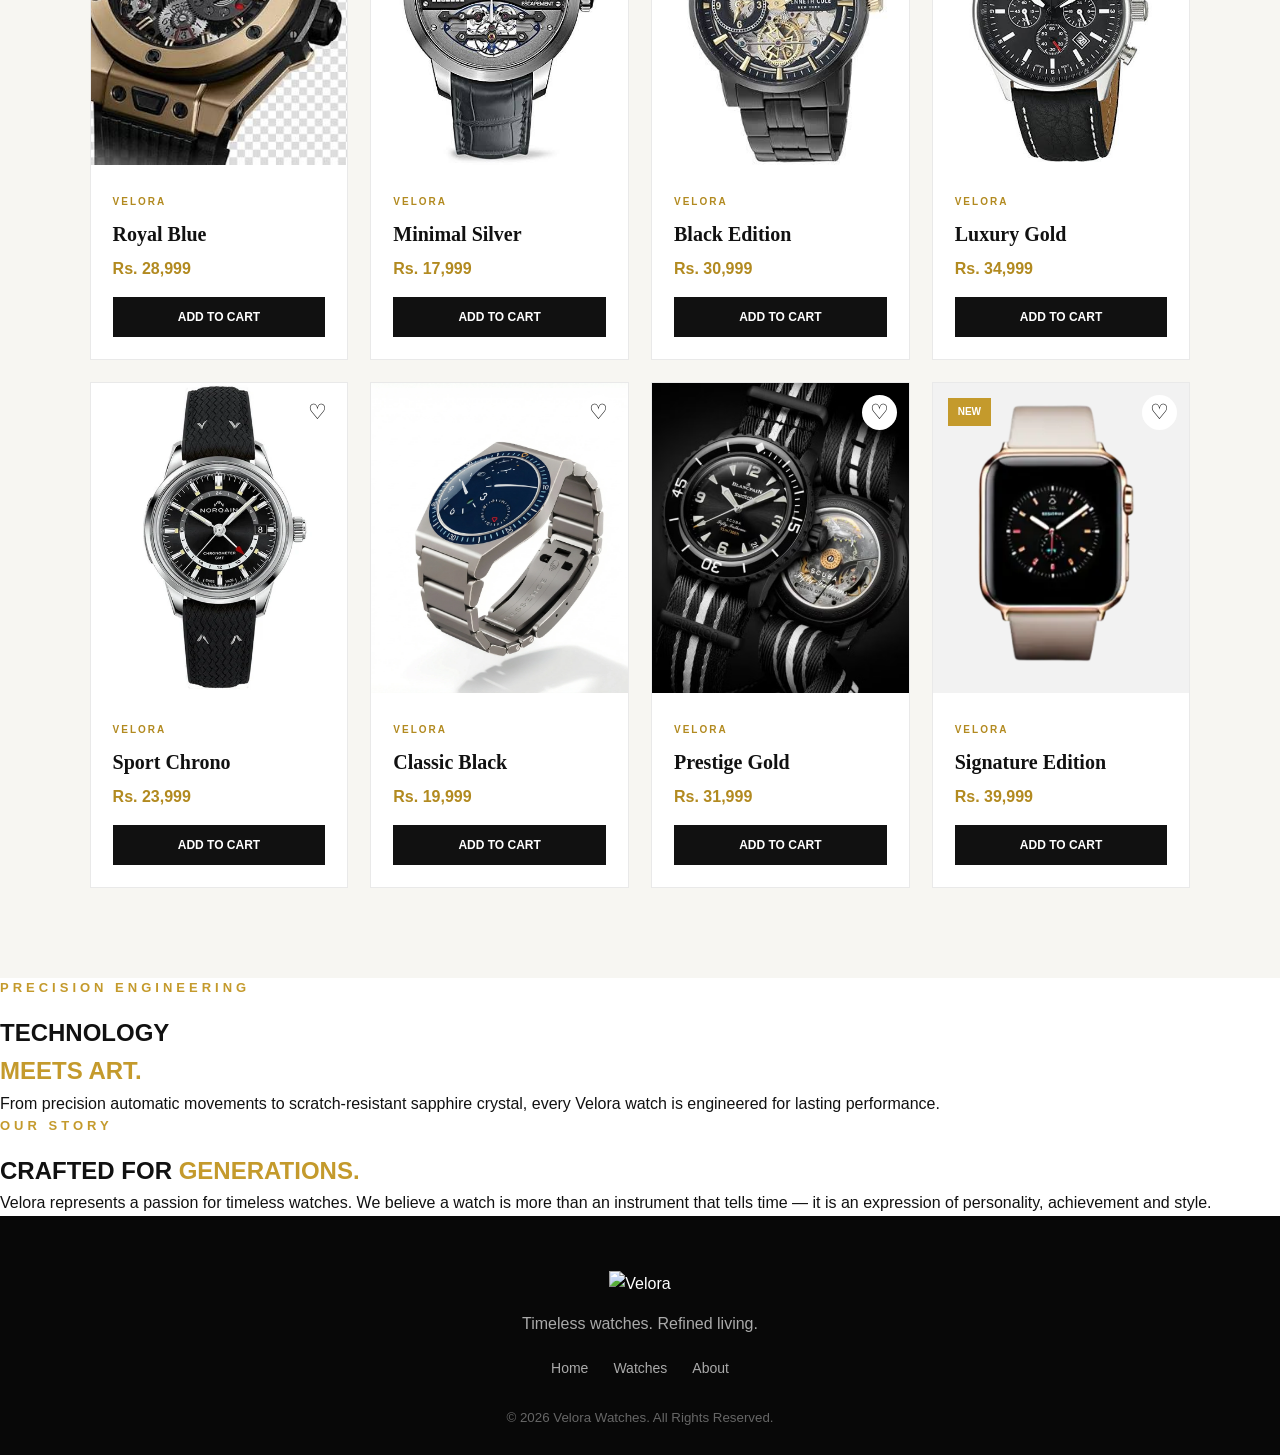
==== commit f1fa099d: "changes in home page" ====
--- a/index.html
+++ b/index.html
@@ -69,7 +69,7 @@
             </h1>
 
             <p>
-                Discover watches crafted for those who appreciate
+                Discover watches crafted for those who is appreciate
                 precision, elegance and timeless design.
             </p>
 
--- a/assets/css/responsive.css
+++ b/assets/css/responsive.css
@@ -471,9 +471,9 @@
     }
 
 
-    /* =========================
-       PRODUCTS
-    ========================= */
+    
+       /* PRODUCTS */
+  
 
     .products,
     .products-page {
@@ -502,27 +502,27 @@
     }
 
 
-    /* =========================
-       TECHNOLOGY
-    ========================= */
+  
+       /* TECHNOLOGY */
+   
 
     .technology-grid {
         grid-template-columns: 1fr;
     }
 
 
-    /* =========================
-       VALUES
-    ========================= */
+/*     
+       VALUES */
+  
 
     .values-grid {
         grid-template-columns: 1fr;
     }
 
 
-    /* =========================
-       GALLERY
-    ========================= */
+  
+       /* GALLERY */
+   
 
     .gallery-grid {
         grid-template-columns: 1fr;
@@ -537,9 +537,9 @@
     }
 
 
-    /* =========================
-       CONTACT FORM
-    ========================= */
+    
+       /* CONTACT FORM */
+    
 
     .input-row {
         grid-template-columns: 1fr;
@@ -550,9 +550,9 @@
     }
 
 
-    /* =========================
-       CONTACT PAGE
-    ========================= */
+    
+       /* CONTACT PAGE */
+    
 
     .contact-form-box {
         width: 100%;
@@ -568,9 +568,8 @@
     }
 
 
-    /* =========================
-       CART
-    ========================= */
+       /* CART */
+  
 
     .cart {
         width: 100%;
@@ -623,9 +622,9 @@
     }
 
 
-    /* =========================
-       SEARCH
-    ========================= */
+    
+       /* SEARCH */
+ 
 
     .search-overlay {
         padding-top: 80px;
@@ -663,9 +662,9 @@
 }
 
 
-/* =====================================================
-   CONTACT - SMALL MOBILE
-===================================================== */
+
+   /* CONTACT - SMALL MOBILE */
+
 
 @media (max-width: 500px) {
 
@@ -695,9 +694,9 @@
 }
 
 
-/* =====================================================
-   SMALL MOBILE
-===================================================== */
+
+   /* SMALL MOBILE */
+
 
 @media (max-width: 400px) {
 
@@ -741,9 +740,9 @@
 }
 
 
-/* =====================================================
-   EXTRA SMALL PHONES
-===================================================== */
+
+   /* EXTRA SMALL PHONES */
+
 
 @media (max-width: 380px) {
 
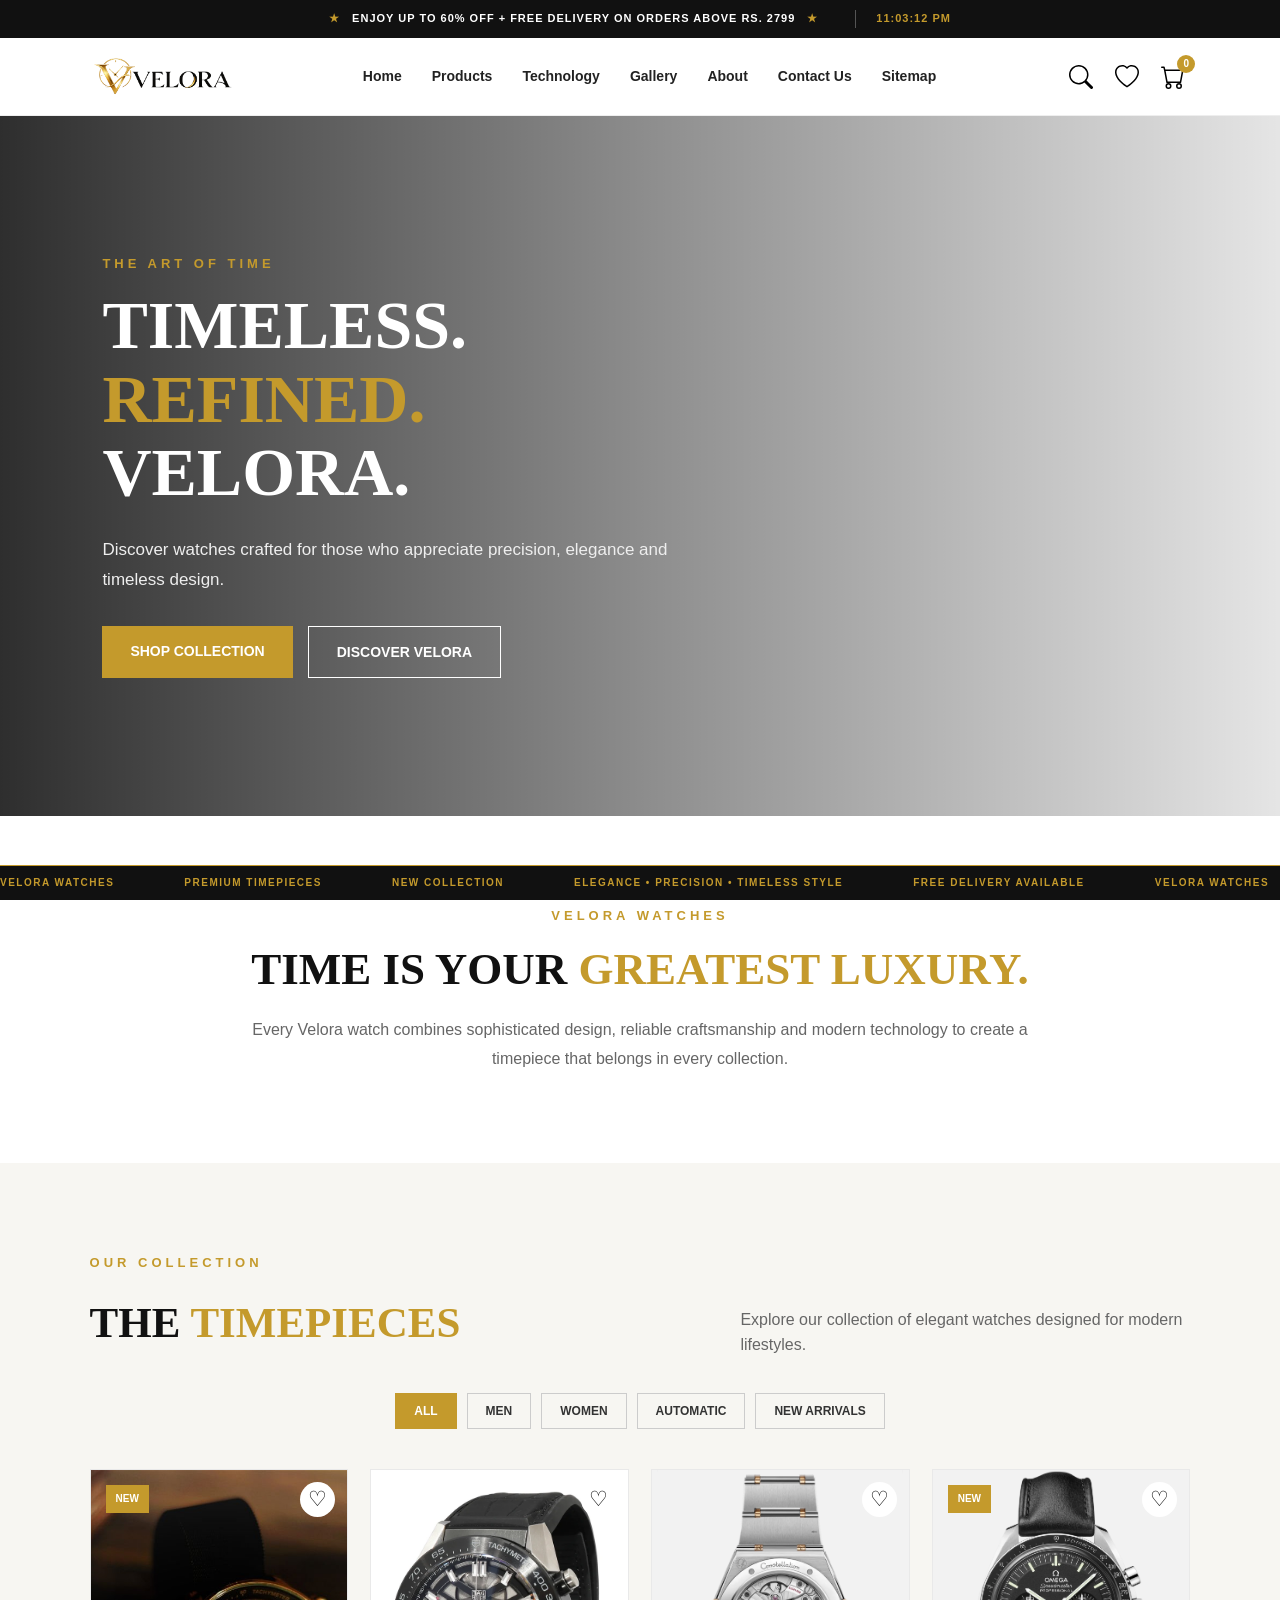
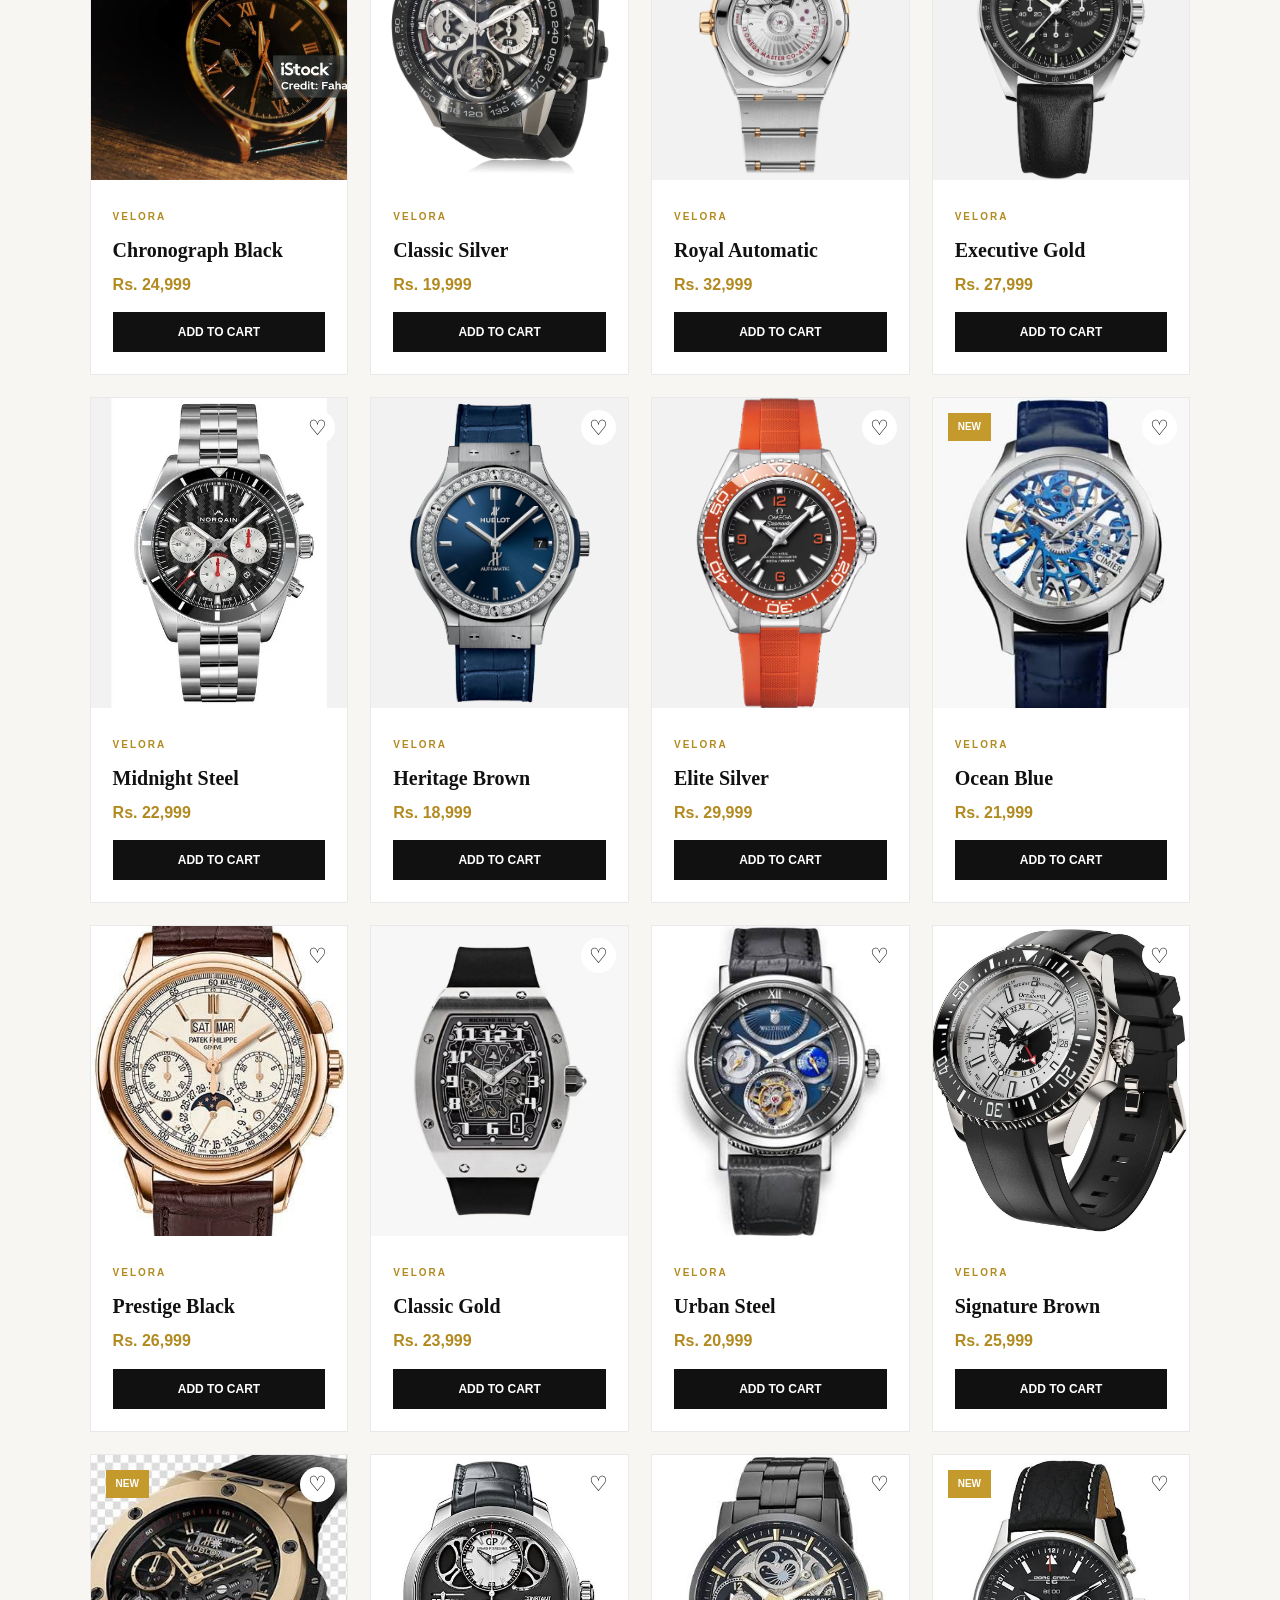
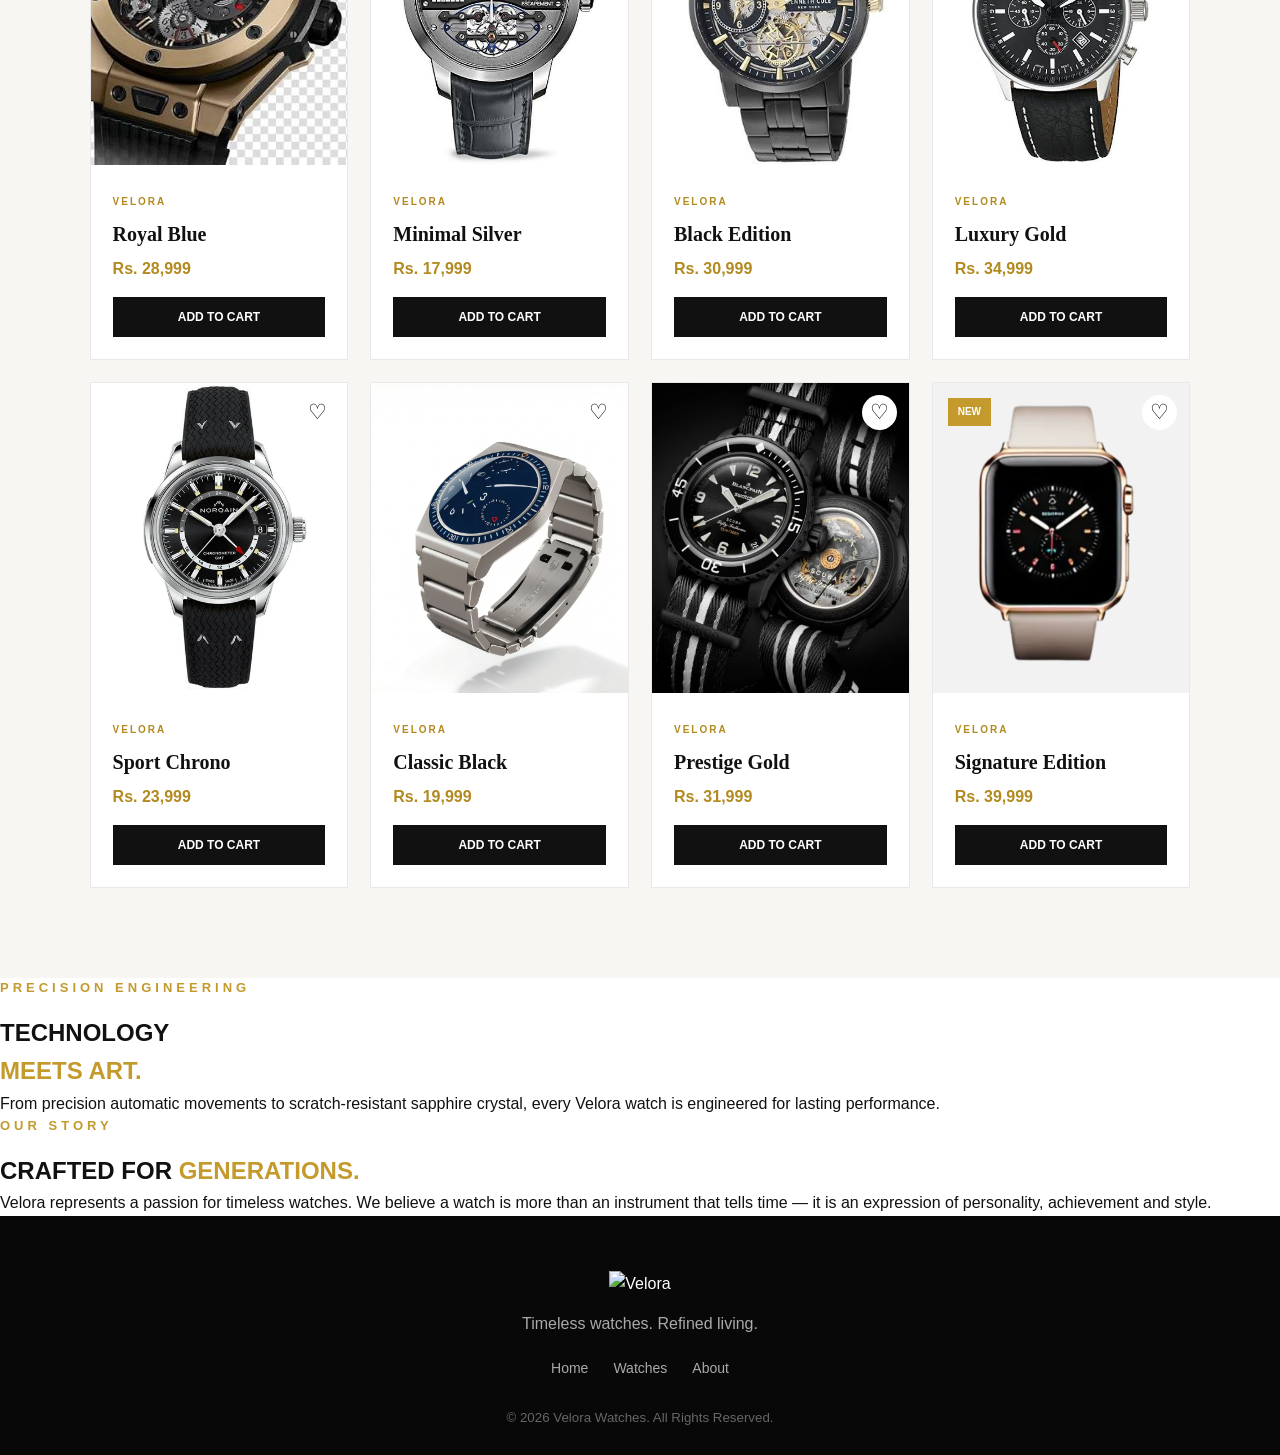
==== commit c481b8d2: "sidemap is ready" ====
--- a/index.html
+++ b/index.html
@@ -1,10 +1,12 @@
 <!DOCTYPE html>
 <html lang="en">
+
 <head>
     <meta charset="UTF-8">
     <meta name="viewport" content="width=device-width, initial-scale=1.0">
 
     <title>Velora Watches</title>
+
     <link rel="stylesheet" href="assets/css/bootstrap.min.css">
     <link rel="stylesheet" href="assets/css/style copy.css">
     <link rel="stylesheet" href="assets/css/responsive.css">
@@ -12,75 +14,197 @@
 
 <body>
 
-    <!-- TOP PROMO BAR -->
+    <!-- =====================================================
+         TOP PROMO BAR
+    ====================================================== -->
+
     <div class="top-bar">
+
         <div class="top-bar-content">
+
             <span>★</span>
-            <span>ENJOY UP TO 60% OFF + FREE DELIVERY ON ORDERS ABOVE RS. 2799</span>
+
+            <span>
+                ENJOY UP TO 60% OFF + FREE DELIVERY ON ORDERS ABOVE RS. 2799
+            </span>
+
             <span>★</span>
-            <span class="top-time" id="topTime">--:--:-- --</span>
-        </div>
-    </div>
+
+            <span class="top-time" id="topTime">
+                --:--:-- --
+            </span>
+
+        </div>
+
+    </div>
+
+
+    <!-- =====================================================
+         HEADER / NAVBAR
+    ====================================================== -->
 
     <header>
+
         <nav class="navbar">
 
-             <a href="#" class="logo">
-                <img src="assets/images/logo.png.png" alt="Velora Watches">
+            <a href="#" class="logo">
+
+                <img
+                    src="assets/images/logo.png.png"
+                    alt="Velora Watches">
+
             </a>
-       <div class="nav-links" id="navLinks">
-                <a href="index.html">Home</a>
-                <a href="products.html">Products</a>
-                <a href="technology.html">Technolgy</a>
-                <a href="gallery.html">Gallery</a>
-                <a href="about.html">About</a>
-                <a href="contact.html">Contact Us</a> 
+
+
+            <div class="nav-links" id="navLinks">
+
+                <a href="index.html">
+                    Home
+                </a>
+
+                <a href="products.html">
+                    Products
+                </a>
+
+                <a href="technology.html">
+                    Technology
+                </a>
+
+                <a href="gallery.html">
+                    Gallery
+                </a>
+                
+
+                <a href="about.html">
+                    About
+                </a>
+
+                <a href="contact.html">
+                    Contact Us
+                </a>
+                <a href="sitemap.html">
+                    Sitemap
+                </a>
+
             </div>
 
+
             <div class="nav-icons">
-                <button type="button" class="search-button" id="searchButton" aria-label="Search"><img src="assets/images/search (1).svg" width="24px" alt="Search"></button>
-                <button> <img src="assets/images/heart.svg" width="24px" alt=""></button>
-
-                <button class="cart-button" id="cartButton">
-                    <img src="assets/images/cart.svg" width="24px" alt="">
-                    <span id="cartCount">0</span>
+
+                <button
+                    type="button"
+                    class="search-button"
+                    id="searchButton"
+                    aria-label="Search">
+
+                    <img
+                        src="assets/images/search (1).svg"
+                        width="24px"
+                        alt="Search">
+
                 </button>
 
-                <button class="menu-button" id="menuButton">☰</button>
+
+                <button type="button">
+
+                    <img
+                        src="assets/images/heart.svg"
+                        width="24px"
+                        alt="Wishlist">
+
+                </button>
+
+
+                <button
+                    type="button"
+                    class="cart-button"
+                    id="cartButton">
+
+                    <img
+                        src="assets/images/cart.svg"
+                        width="24px"
+                        alt="Cart">
+
+                    <span id="cartCount">
+                        0
+                    </span>
+
+                </button>
+
+
+                <button
+                    type="button"
+                    class="menu-button"
+                    id="menuButton">
+
+                    ☰
+
+                </button>
+
             </div>
 
         </nav>
+
     </header>
-   
-
+
+
+    <!-- =====================================================
+         HERO SECTION
+    ====================================================== -->
 
     <section class="hero" id="home">
 
         <div class="hero-content">
 
-            <p class="subtitle">THE ART OF TIME</p>
+            <p class="subtitle">
+                THE ART OF TIME
+            </p>
+
 
             <h1>
+
                 TIMELESS.
+
                 <br>
-                <span>REFINED.</span>
+
+                <span>
+                    REFINED.
+                </span>
+
                 <br>
+
                 VELORA.
+
             </h1>
 
+
             <p>
-                Discover watches crafted for those who is appreciate
+
+                Discover watches crafted for those who appreciate
                 precision, elegance and timeless design.
+
             </p>
 
+
             <div class="hero-buttons">
-                <a href="#watches" class="btn gold-btn">
+
+                <a
+                    href="#watches"
+                    class="btn gold-btn">
+
                     SHOP COLLECTION
+
                 </a>
 
-                <a href="#about" class="btn outline-btn">
+
+                <a
+                    href="#about"
+                    class="btn outline-btn">
+
                     DISCOVER VELORA
+
                 </a>
+
             </div>
 
         </div>
@@ -88,563 +212,1041 @@
     </section>
 
 
+    <!-- =====================================================
+         INTRO SECTION
+    ====================================================== -->
+
     <section class="intro">
 
-        <p class="subtitle">VELORA WATCHES</p>
+        <p class="subtitle">
+            VELORA WATCHES
+        </p>
+
 
         <h2>
+
             TIME IS YOUR
-            <span>GREATEST LUXURY.</span>
+
+            <span>
+                GREATEST LUXURY.
+            </span>
+
         </h2>
 
+
         <p>
+
             Every Velora watch combines sophisticated design,
             reliable craftsmanship and modern technology to create
             a timepiece that belongs in every collection.
+
         </p>
 
     </section>
 
 
-    <section class="products" id="watches">
+    <!-- =====================================================
+         PRODUCTS SECTION
+    ====================================================== -->
+
+    <section
+        class="products"
+        id="watches">
+
 
         <div class="section-title">
 
             <div>
-                <p class="subtitle">OUR COLLECTION</p>
+
+                <p class="subtitle">
+                    OUR COLLECTION
+                </p>
+
 
                 <h2>
-                    THE <span>TIMEPIECES</span>
+
+                    THE
+                    <span>
+                        TIMEPIECES
+                    </span>
+
                 </h2>
+
             </div>
 
+
             <p>
+
                 Explore our collection of elegant watches designed
                 for modern lifestyles.
+
             </p>
 
         </div>
 
 
+        <!-- PRODUCT FILTERS -->
+
         <div class="filters">
 
-            <button class="filter active" data-filter="all">
+            <button
+                class="filter active"
+                data-filter="all">
+
                 ALL
-            </button>
-
-            <button class="filter" data-filter="men">
+
+            </button>
+
+
+            <button
+                class="filter"
+                data-filter="men">
+
                 MEN
-            </button>
-
-            <button class="filter" data-filter="women">
+
+            </button>
+
+
+            <button
+                class="filter"
+                data-filter="women">
+
                 WOMEN
-            </button>
-
-            <button class="filter" data-filter="automatic">
+
+            </button>
+
+
+            <button
+                class="filter"
+                data-filter="automatic">
+
                 AUTOMATIC
-            </button>
-
-            <button class="filter" data-filter="new">
+
+            </button>
+
+
+            <button
+                class="filter"
+                data-filter="new">
+
                 NEW ARRIVALS
-            </button>
-
-        </div>
-
-
-        <div class="product-grid">
-
-
-            <div class="product-card" data-category="men new">
-
-                <div class="product-image">
-                    <img src="assets/images/istockphoto-1285666595-1024x1024.jpg" alt="Chronograph Black">
-                    <span class="badge">NEW</span>
-                    <button class="heart">♡</button>
-                </div>
-
-                <div class="product-info">
-                    <small>VELORA</small>
-                    <h3>Chronograph Black</h3>
-                    <p>Rs. 24,999</p>
-
-                    <button class="add-cart">
-                        ADD TO CART
-                    </button>
-                </div>
-
-            </div>
-
-
-            <div class="product-card" data-category="women">
-
-                <div class="product-image">
-                    <img src="assets/images/image 31.webp" alt="Classic Silver">
-                    <button class="heart">♡</button>
-                </div>
-
-                <div class="product-info">
-                    <small>VELORA</small>
-                    <h3>Classic Silver</h3>
-                    <p>Rs. 19,999</p>
-
-                    <button class="add-cart">
-                        ADD TO CART
-                    </button>
-                </div>
-
-            </div>
-
-
-            <div class="product-card" data-category="men automatic">
-
-                <div class="product-image">
-                    <img src="assets/images/image 9.webp" alt="Royal Automatic">
-                    <button class="heart">♡</button>
-                </div>
-
-                <div class="product-info">
-                    <small>VELORA</small>
-                    <h3>Royal Automatic</h3>
-                    <p>Rs. 32,999</p>
-
-                    <button class="add-cart">
-                        ADD TO CART
-                    </button>
-                </div>
-
-            </div>
-
-
-            <div class="product-card" data-category="women new">
-
-                <div class="product-image">
-                    <img src="assets/images/image 8.webp" alt="Executive Gold">
-                    <span class="badge">NEW</span>
-                    <button class="heart">♡</button>
-                </div>
-
-                <div class="product-info">
-                    <small>VELORA</small>
-                    <h3>Executive Gold</h3>
-                    <p>Rs. 27,999</p>
-
-                    <button class="add-cart">
-                        ADD TO CART
-                    </button>
-                </div>
-
-            </div>
-
-
-            <div class="product-card" data-category="men">
-
-                <div class="product-image">
-                    <img src="assets/images/image 7.webp" alt="Midnight Steel">
-                    <button class="heart">♡</button>
-                </div>
-
-                <div class="product-info">
-                    <small>VELORA</small>
-                    <h3>Midnight Steel</h3>
-                    <p>Rs. 22,999</p>
-
-                    <button class="add-cart">
-                        ADD TO CART
-                    </button>
-                </div>
-
-            </div>
-
-
-            <div class="product-card" data-category="men automatic">
-
-                <div class="product-image">
-                    <img src="assets/images/image 6.webp" alt="Heritage Brown">
-                    <button class="heart">♡</button>
-                </div>
-
-                <div class="product-info">
-                    <small>VELORA</small>
-                    <h3>Heritage Brown</h3>
-                    <p>Rs. 18,999</p>
-
-                    <button class="add-cart">
-                        ADD TO CART
-                    </button>
-                </div>
-
-            </div>
-
-
-            <div class="product-card" data-category="women">
-
-                <div class="product-image">
-                    <img src="assets/images/image 5.webp" alt="Elite Silver">
-                    <button class="heart">♡</button>
-                </div>
-
-                <div class="product-info">
-                    <small>VELORA</small>
-                    <h3>Elite Silver</h3>
-                    <p>Rs. 29,999</p>
-
-                    <button class="add-cart">
-                        ADD TO CART
-                    </button>
-                </div>
-
-            </div>
-
-
-            <div class="product-card" data-category="men new">
-
-                <div class="product-image">
-                    <img src="assets/images/image 30.webp" alt="Ocean Blue">
-                    <span class="badge">NEW</span>
-                    <button class="heart">♡</button>
-                </div>
-
-                <div class="product-info">
-                    <small>VELORA</small>
-                    <h3>Ocean Blue</h3>
-                    <p>Rs. 21,999</p>
-
-                    <button class="add-cart">
-                        ADD TO CART
-                    </button>
-                </div>
-
-            </div>
-
-
-            <div class="product-card" data-category="men">
-
-                <div class="product-image">
-                    <img src="assets/images/image 29.webp" alt="Prestige Black">
-                    <button class="heart">♡</button>
-                </div>
-
-                <div class="product-info">
-                    <small>VELORA</small>
-                    <h3>Prestige Black</h3>
-                    <p>Rs. 26,999</p>
-
-                    <button class="add-cart">
-                        ADD TO CART
-                    </button>
-                </div>
-
-            </div>
-
-
-            <div class="product-card" data-category="women">
-
-                <div class="product-image">
-                    <img src="assets/images/image 28.webp" alt="Classic Gold">
-                    <button class="heart">♡</button>
-                </div>
-
-                <div class="product-info">
-                    <small>VELORA</small>
-                    <h3>Classic Gold</h3>
-                    <p>Rs. 23,999</p>
-
-                    <button class="add-cart">
-                        ADD TO CART
-                    </button>
-                </div>
-
-            </div>
-
-
-            <div class="product-card" data-category="men">
-
-                <div class="product-image">
-                    <img src="assets/images/image 27.webp" alt="Urban Steel">
-                    <button class="heart">♡</button>
-                </div>
-
-                <div class="product-info">
-                    <small>VELORA</small>
-                    <h3>Urban Steel</h3>
-                    <p>Rs. 20,999</p>
-
-                    <button class="add-cart">
-                        ADD TO CART
-                    </button>
-                </div>
-
-            </div>
-
-
-            <div class="product-card" data-category="women automatic">
-
-                <div class="product-image">
-                    <img src="assets/images/image 26.webp" alt="Signature Brown">
-                    <button class="heart">♡</button>
-                </div>
-
-                <div class="product-info">
-                    <small>VELORA</small>
-                    <h3>Signature Brown</h3>
-                    <p>Rs. 25,999</p>
-
-                    <button class="add-cart">
-                        ADD TO CART
-                    </button>
-                </div>
-
-            </div>
-
-
-            <div class="product-card" data-category="men new">
-
-                <div class="product-image">
-                    <img src="assets/images/image 15.webp" alt="Royal Blue">
-                    <span class="badge">NEW</span>
-                    <button class="heart">♡</button>
-                </div>
-
-                <div class="product-info">
-                    <small>VELORA</small>
-                    <h3>Royal Blue</h3>
-                    <p>Rs. 28,999</p>
-
-                    <button class="add-cart">
-                        ADD TO CART
-                    </button>
-                </div>
-
-            </div>
-
-
-            <div class="product-card" data-category="women">
-
-                <div class="product-image">
-                    <img src="assets/images/image 25.webp" alt="Minimal Silver">
-                    <button class="heart">♡</button>
-                </div>
-
-                <div class="product-info">
-                    <small>VELORA</small>
-                    <h3>Minimal Silver</h3>
-                    <p>Rs. 17,999</p>
-
-                    <button class="add-cart">
-                        ADD TO CART
-                    </button>
-                </div>
-
-            </div>
-
-
-            <div class="product-card" data-category="men automatic">
-
-                <div class="product-image">
-                    <img src="assets/images/image 24.webp" alt="Black Edition">
-                    <button class="heart">♡</button>
-                </div>
-
-                <div class="product-info">
-                    <small>VELORA</small>
-                    <h3>Black Edition</h3>
-                    <p>Rs. 30,999</p>
-
-                    <button class="add-cart">
-                        ADD TO CART
-                    </button>
-                </div>
-
-            </div>
-
-
-            <div class="product-card" data-category="women new">
-
-                <div class="product-image">
-                    <img src="assets/images/image 23.webp" alt="Luxury Gold">
-                    <span class="badge">NEW</span>
-                    <button class="heart">♡</button>
-                </div>
-
-                <div class="product-info">
-                    <small>VELORA</small>
-                    <h3>Luxury Gold</h3>
-                    <p>Rs. 34,999</p>
-
-                    <button class="add-cart">
-                        ADD TO CART
-                    </button>
-                </div>
-
-            </div>
-
-
-            <div class="product-card" data-category="men">
-
-                <div class="product-image">
-                    <img src="assets/images/image 11.webp" alt="Sport Chrono">
-                    <button class="heart">♡</button>
-                </div>
-
-                <div class="product-info">
-                    <small>VELORA</small>
-                    <h3>Sport Chrono</h3>
-                    <p>Rs. 23,999</p>
-
-                    <button class="add-cart">
-                        ADD TO CART
-                    </button>
-                </div>
-
-            </div>
-
-
-            <div class="product-card" data-category="women">
-
-                <div class="product-image">
-                    <img src="assets/images/image 22.webp" alt="Classic Black">
-                    <button class="heart">♡</button>
-                </div>
-
-                <div class="product-info">
-                    <small>VELORA</small>
-                    <h3>Classic Black</h3>
-                    <p>Rs. 19,999</p>
-
-                    <button class="add-cart">
-                        ADD TO CART
-                    </button>
-                </div>
-
-            </div>
-
-
-            <div class="product-card" data-category="men automatic">
-
-                <div class="product-image">
-                    <img src="assets/images/image 21.webp" alt="Prestige Gold">
-                    <button class="heart">♡</button>
-                </div>
-
-                <div class="product-info">
-                    <small>VELORA</small>
-                    <h3>Prestige Gold</h3>
-                    <p>Rs. 31,999</p>
-
-                    <button class="add-cart">
-                        ADD TO CART
-                    </button>
-                </div>
-
-            </div>
-
-
-            <div class="product-card" data-category="men new">
-
-                <div class="product-image">
-                    <img src="assets/images/image 20.webp" alt="Signature Edition">
-                    <span class="badge">NEW</span>
-                    <button class="heart">♡</button>
-                </div>
-
-                <div class="product-info">
-                    <small>VELORA</small>
-                    <h3>Signature Edition</h3>
-                    <p>Rs. 39,999</p>
-
-                    <button class="add-cart">
-                        ADD TO CART
-                    </button>
-                </div>
-
-            </div>
-
-        </div>
+
+            </button>
+
+        </div>
+
+
+        <!-- =================================================
+             PRODUCT GRID
+        ================================================== -->
+
+       <!-- =================================================
+     PRODUCT GRID
+================================================== -->
+
+<div class="product-grid">
+
+
+    <!-- PRODUCT 1 -->
+
+    <div
+        class="product-card fade-in fade-in-delay-1"
+        data-category="men new">
+
+        <div class="product-image">
+
+            <img
+                src="assets/images/istockphoto-1285666595-1024x1024.jpg"
+                alt="Chronograph Black">
+
+            <span class="badge">
+                NEW
+            </span>
+
+            <button type="button" class="heart">
+                ♡
+            </button>
+
+        </div>
+
+        <div class="product-info">
+
+            <small>VELORA</small>
+
+            <h3>Chronograph Black</h3>
+
+            <p>Rs. 24,999</p>
+
+            <button type="button" class="add-cart">
+                ADD TO CART
+            </button>
+
+        </div>
+
+    </div>
+
+
+    <!-- PRODUCT 2 -->
+
+    <div
+        class="product-card fade-in fade-in-delay-2"
+        data-category="women">
+
+        <div class="product-image">
+
+            <img
+                src="assets/images/image 31.webp"
+                alt="Classic Silver">
+
+            <button type="button" class="heart">
+                ♡
+            </button>
+
+        </div>
+
+        <div class="product-info">
+
+            <small>VELORA</small>
+
+            <h3>Classic Silver</h3>
+
+            <p>Rs. 19,999</p>
+
+            <button type="button" class="add-cart">
+                ADD TO CART
+            </button>
+
+        </div>
+
+    </div>
+
+
+    <!-- PRODUCT 3 -->
+
+    <div
+        class="product-card fade-in fade-in-delay-3"
+        data-category="men automatic">
+
+        <div class="product-image">
+
+            <img
+                src="assets/images/image 9.webp"
+                alt="Royal Automatic">
+
+            <button type="button" class="heart">
+                ♡
+            </button>
+
+        </div>
+
+        <div class="product-info">
+
+            <small>VELORA</small>
+
+            <h3>Royal Automatic</h3>
+
+            <p>Rs. 32,999</p>
+
+            <button type="button" class="add-cart">
+                ADD TO CART
+            </button>
+
+        </div>
+
+    </div>
+
+
+    <!-- PRODUCT 4 -->
+
+    <div
+        class="product-card fade-in fade-in-delay-1"
+        data-category="women new">
+
+        <div class="product-image">
+
+            <img
+                src="assets/images/image 8.webp"
+                alt="Executive Gold">
+
+            <span class="badge">
+                NEW
+            </span>
+
+            <button type="button" class="heart">
+                ♡
+            </button>
+
+        </div>
+
+        <div class="product-info">
+
+            <small>VELORA</small>
+
+            <h3>Executive Gold</h3>
+
+            <p>Rs. 27,999</p>
+
+            <button type="button" class="add-cart">
+                ADD TO CART
+            </button>
+
+        </div>
+
+    </div>
+
+
+    <!-- PRODUCT 5 -->
+
+    <div
+        class="product-card fade-in fade-in-delay-2"
+        data-category="men">
+
+        <div class="product-image">
+
+            <img
+                src="assets/images/image 7.webp"
+                alt="Midnight Steel">
+
+            <button type="button" class="heart">
+                ♡
+            </button>
+
+        </div>
+
+        <div class="product-info">
+
+            <small>VELORA</small>
+
+            <h3>Midnight Steel</h3>
+
+            <p>Rs. 22,999</p>
+
+            <button type="button" class="add-cart">
+                ADD TO CART
+            </button>
+
+        </div>
+
+    </div>
+
+
+    <!-- PRODUCT 6 -->
+
+    <div
+        class="product-card fade-in fade-in-delay-3"
+        data-category="men automatic">
+
+        <div class="product-image">
+
+            <img
+                src="assets/images/image 6.webp"
+                alt="Heritage Brown">
+
+            <button type="button" class="heart">
+                ♡
+            </button>
+
+        </div>
+
+        <div class="product-info">
+
+            <small>VELORA</small>
+
+            <h3>Heritage Brown</h3>
+
+            <p>Rs. 18,999</p>
+
+            <button type="button" class="add-cart">
+                ADD TO CART
+            </button>
+
+        </div>
+
+    </div>
+
+
+    <!-- PRODUCT 7 -->
+
+    <div
+        class="product-card fade-in fade-in-delay-1"
+        data-category="women">
+
+        <div class="product-image">
+
+            <img
+                src="assets/images/image 5.webp"
+                alt="Elite Silver">
+
+            <button type="button" class="heart">
+                ♡
+            </button>
+
+        </div>
+
+        <div class="product-info">
+
+            <small>VELORA</small>
+
+            <h3>Elite Silver</h3>
+
+            <p>Rs. 29,999</p>
+
+            <button type="button" class="add-cart">
+                ADD TO CART
+            </button>
+
+        </div>
+
+    </div>
+
+
+    <!-- PRODUCT 8 -->
+
+    <div
+        class="product-card fade-in fade-in-delay-2"
+        data-category="men new">
+
+        <div class="product-image">
+
+            <img
+                src="assets/images/image 30.webp"
+                alt="Ocean Blue">
+
+            <span class="badge">
+                NEW
+            </span>
+
+            <button type="button" class="heart">
+                ♡
+            </button>
+
+        </div>
+
+        <div class="product-info">
+
+            <small>VELORA</small>
+
+            <h3>Ocean Blue</h3>
+
+            <p>Rs. 21,999</p>
+
+            <button type="button" class="add-cart">
+                ADD TO CART
+            </button>
+
+        </div>
+
+    </div>
+
+
+    <!-- PRODUCT 9 -->
+
+    <div
+        class="product-card fade-in fade-in-delay-3"
+        data-category="men">
+
+        <div class="product-image">
+
+            <img
+                src="assets/images/image 29.webp"
+                alt="Prestige Black">
+
+            <button type="button" class="heart">
+                ♡
+            </button>
+
+        </div>
+
+        <div class="product-info">
+
+            <small>VELORA</small>
+
+            <h3>Prestige Black</h3>
+
+            <p>Rs. 26,999</p>
+
+            <button type="button" class="add-cart">
+                ADD TO CART
+            </button>
+
+        </div>
+
+    </div>
+
+
+    <!-- PRODUCT 10 -->
+
+    <div
+        class="product-card fade-in fade-in-delay-1"
+        data-category="women">
+
+        <div class="product-image">
+
+            <img
+                src="assets/images/image 28.webp"
+                alt="Classic Gold">
+
+            <button type="button" class="heart">
+                ♡
+            </button>
+
+        </div>
+
+        <div class="product-info">
+
+            <small>VELORA</small>
+
+            <h3>Classic Gold</h3>
+
+            <p>Rs. 23,999</p>
+
+            <button type="button" class="add-cart">
+                ADD TO CART
+            </button>
+
+        </div>
+
+    </div>
+
+
+    <!-- PRODUCT 11 -->
+
+    <div
+        class="product-card fade-in fade-in-delay-2"
+        data-category="men">
+
+        <div class="product-image">
+
+            <img
+                src="assets/images/image 27.webp"
+                alt="Urban Steel">
+
+            <button type="button" class="heart">
+                ♡
+            </button>
+
+        </div>
+
+        <div class="product-info">
+
+            <small>VELORA</small>
+
+            <h3>Urban Steel</h3>
+
+            <p>Rs. 20,999</p>
+
+            <button type="button" class="add-cart">
+                ADD TO CART
+            </button>
+
+        </div>
+
+    </div>
+
+
+    <!-- PRODUCT 12 -->
+
+    <div
+        class="product-card fade-in fade-in-delay-3"
+        data-category="women automatic">
+
+        <div class="product-image">
+
+            <img
+                src="assets/images/image 26.webp"
+                alt="Signature Brown">
+
+            <button type="button" class="heart">
+                ♡
+            </button>
+
+        </div>
+
+        <div class="product-info">
+
+            <small>VELORA</small>
+
+            <h3>Signature Brown</h3>
+
+            <p>Rs. 25,999</p>
+
+            <button type="button" class="add-cart">
+                ADD TO CART
+            </button>
+
+        </div>
+
+    </div>
+
+
+    <!-- PRODUCT 13 -->
+
+    <div
+        class="product-card fade-in fade-in-delay-1"
+        data-category="men new">
+
+        <div class="product-image">
+
+            <img
+                src="assets/images/image 15.webp"
+                alt="Royal Blue">
+
+            <span class="badge">
+                NEW
+            </span>
+
+            <button type="button" class="heart">
+                ♡
+            </button>
+
+        </div>
+
+        <div class="product-info">
+
+            <small>VELORA</small>
+
+            <h3>Royal Blue</h3>
+
+            <p>Rs. 28,999</p>
+
+            <button type="button" class="add-cart">
+                ADD TO CART
+            </button>
+
+        </div>
+
+    </div>
+
+
+    <!-- PRODUCT 14 -->
+
+    <div
+        class="product-card fade-in fade-in-delay-2"
+        data-category="women">
+
+        <div class="product-image">
+
+            <img
+                src="assets/images/image 25.webp"
+                alt="Minimal Silver">
+
+            <button type="button" class="heart">
+                ♡
+            </button>
+
+        </div>
+
+        <div class="product-info">
+
+            <small>VELORA</small>
+
+            <h3>Minimal Silver</h3>
+
+            <p>Rs. 17,999</p>
+
+            <button type="button" class="add-cart">
+                ADD TO CART
+            </button>
+
+        </div>
+
+    </div>
+
+
+    <!-- PRODUCT 15 -->
+
+    <div
+        class="product-card fade-in fade-in-delay-3"
+        data-category="men automatic">
+
+        <div class="product-image">
+
+            <img
+                src="assets/images/image 24.webp"
+                alt="Black Edition">
+
+            <button type="button" class="heart">
+                ♡
+            </button>
+
+        </div>
+
+        <div class="product-info">
+
+            <small>VELORA</small>
+
+            <h3>Black Edition</h3>
+
+            <p>Rs. 30,999</p>
+
+            <button type="button" class="add-cart">
+                ADD TO CART
+            </button>
+
+        </div>
+
+    </div>
+
+
+    <!-- PRODUCT 16 -->
+
+    <div
+        class="product-card fade-in fade-in-delay-1"
+        data-category="women new">
+
+        <div class="product-image">
+
+            <img
+                src="assets/images/image 23.webp"
+                alt="Luxury Gold">
+
+            <span class="badge">
+                NEW
+            </span>
+
+            <button type="button" class="heart">
+                ♡
+            </button>
+
+        </div>
+
+        <div class="product-info">
+
+            <small>VELORA</small>
+
+            <h3>Luxury Gold</h3>
+
+            <p>Rs. 34,999</p>
+
+            <button type="button" class="add-cart">
+                ADD TO CART
+            </button>
+
+        </div>
+
+    </div>
+
+
+    <!-- PRODUCT 17 -->
+
+    <div
+        class="product-card fade-in fade-in-delay-2"
+        data-category="men">
+
+        <div class="product-image">
+
+            <img
+                src="assets/images/image 11.webp"
+                alt="Sport Chrono">
+
+            <button type="button" class="heart">
+                ♡
+            </button>
+
+        </div>
+
+        <div class="product-info">
+
+            <small>VELORA</small>
+
+            <h3>Sport Chrono</h3>
+
+            <p>Rs. 23,999</p>
+
+            <button type="button" class="add-cart">
+                ADD TO CART
+            </button>
+
+        </div>
+
+    </div>
+
+
+    <!-- PRODUCT 18 -->
+
+    <div
+        class="product-card fade-in fade-in-delay-3"
+        data-category="women">
+
+        <div class="product-image">
+
+            <img
+                src="assets/images/image 22.webp"
+                alt="Classic Black">
+
+            <button type="button" class="heart">
+                ♡
+            </button>
+
+        </div>
+
+        <div class="product-info">
+
+            <small>VELORA</small>
+
+            <h3>Classic Black</h3>
+
+            <p>Rs. 19,999</p>
+
+            <button type="button" class="add-cart">
+                ADD TO CART
+            </button>
+
+        </div>
+
+    </div>
+
+
+    <!-- PRODUCT 19 -->
+
+    <div
+        class="product-card fade-in fade-in-delay-1"
+        data-category="men automatic">
+
+        <div class="product-image">
+
+            <img
+                src="assets/images/image 21.webp"
+                alt="Prestige Gold">
+
+            <button type="button" class="heart">
+                ♡
+            </button>
+
+        </div>
+
+        <div class="product-info">
+
+            <small>VELORA</small>
+
+            <h3>Prestige Gold</h3>
+
+            <p>Rs. 31,999</p>
+
+            <button type="button" class="add-cart">
+                ADD TO CART
+            </button>
+
+        </div>
+
+    </div>
+
+
+    <!-- PRODUCT 20 -->
+
+    <div
+        class="product-card fade-in fade-in-delay-2"
+        data-category="men new">
+
+        <div class="product-image">
+
+            <img
+                src="assets/images/image 20.webp"
+                alt="Signature Edition">
+
+            <span class="badge">
+                NEW
+            </span>
+
+            <button type="button" class="heart">
+                ♡
+            </button>
+
+        </div>
+
+        <div class="product-info">
+
+            <small>VELORA</small>
+
+            <h3>Signature Edition</h3>
+
+            <p>Rs. 39,999</p>
+
+            <button type="button" class="add-cart">
+                ADD TO CART
+            </button>
+
+        </div>
+
+    </div>
+
+
+</div>
 
     </section>
 
 
-    <section class="technology" id="technology">
+    <!-- =====================================================
+         TECHNOLOGY
+    ====================================================== -->
+
+    <section
+        class="technology"
+        id="technology">
 
         <div>
-            <p class="subtitle">PRECISION ENGINEERING</p>
+
+            <p class="subtitle">
+                PRECISION ENGINEERING
+            </p>
+
 
             <h2>
+
                 TECHNOLOGY
+
                 <br>
-                <span>MEETS ART.</span>
+
+                <span>
+                    MEETS ART.
+                </span>
+
             </h2>
 
+
             <p>
+
                 From precision automatic movements to
                 scratch-resistant sapphire crystal, every
                 Velora watch is engineered for lasting performance.
+
             </p>
+
         </div>
 
     </section>
 
 
-    <section class="about" id="about">
-
-        <p class="subtitle">OUR STORY</p>
+    <!-- =====================================================
+         ABOUT
+    ====================================================== -->
+
+    <section
+        class="about"
+        id="about">
+
+        <p class="subtitle">
+            OUR STORY
+        </p>
+
 
         <h2>
+
             CRAFTED FOR
-            <span>GENERATIONS.</span>
+
+            <span>
+                GENERATIONS.
+            </span>
+
         </h2>
 
+
         <p>
+
             Velora represents a passion for timeless watches.
             We believe a watch is more than an instrument that
             tells time — it is an expression of personality,
             achievement and style.
+
         </p>
 
     </section>
 
 
+    <!-- =====================================================
+         FOOTER
+    ====================================================== -->
+
     <footer>
 
-        <img src="images/velora-logo.png" alt="Velora">
-
-        <p>Timeless watches. Refined living.</p>
+        <img
+            src="images/velora-logo.png"
+            alt="Velora">
+
+
+        <p>
+            Timeless watches. Refined living.
+        </p>
+
 
         <div>
-            <a href="#home">Home</a>
-            <a href="#watches">Watches</a>
-            <a href="#about">About</a>
-        </div>
+
+            <a href="#home">
+                Home
+            </a>
+
+            <a href="#watches">
+                Watches
+            </a>
+
+            <a href="#about">
+                About
+            </a>
+
+        </div>
+
 
         <small>
-            © 2026 Velora Watches. All Rights Reserved.
+
+            © 2026 Velora Watches.
+            All Rights Reserved.
+
         </small>
 
     </footer>
 
 
-    <!-- CART -->
-
-    <div class="cart-overlay" id="cartOverlay"></div>
-
-    <aside class="cart" id="cart">
+    <!-- =====================================================
+         CART OVERLAY
+    ====================================================== -->
+
+    <div
+        class="cart-overlay"
+        id="cartOverlay">
+    </div>
+
+
+    <!-- =====================================================
+         CART
+    ====================================================== -->
+
+    <aside
+        class="cart"
+        id="cart">
+
 
         <div class="cart-header">
 
-            <h2>Your Cart</h2>
-
-            <button id="closeCart">
+            <h2>
+                Your Cart
+            </h2>
+
+
+            <button
+                type="button"
+                id="closeCart">
+
                 ✕
-            </button>
-
-        </div>
-
-
-        <div class="cart-items" id="cartItems">
+
+            </button>
+
+        </div>
+
+
+        <div
+            class="cart-items"
+            id="cartItems">
 
             <div class="empty-cart">
-                <div>🛍</div>
-                <p>Your cart is empty</p>
+
+                <div>
+                    🛍
+                </div>
+
+                <p>
+                    Your cart is empty
+                </p>
+
             </div>
 
         </div>
@@ -653,12 +1255,24 @@
         <div class="cart-footer">
 
             <div>
-                <span>Subtotal</span>
-                <strong id="cartTotal">Rs. 0</strong>
+
+                <span>
+                    Subtotal
+                </span>
+
+                <strong id="cartTotal">
+                    Rs. 0
+                </strong>
+
             </div>
 
-            <button id="checkout">
+
+            <button
+                type="button"
+                id="checkout">
+
                 PROCEED TO CHECKOUT
+
             </button>
 
         </div>
@@ -666,144 +1280,635 @@
     </aside>
 
 
-
-
-    <!-- SEARCH OVERLAY -->
-    <div class="search-overlay" id="searchOverlay">
+    <!-- =====================================================
+         SEARCH OVERLAY
+    ====================================================== -->
+
+    <div
+        class="search-overlay"
+        id="searchOverlay">
+
+
         <div class="search-box">
-            <button type="button" class="search-close" id="searchClose" aria-label="Close Search">&times;</button>
-            <h2>Search <span>Velora</span></h2>
+
+
+            <button
+                type="button"
+                class="search-close"
+                id="searchClose"
+                aria-label="Close Search">
+
+                &times;
+
+            </button>
+
+
+            <h2>
+
+                Search
+                <span>
+                    Velora
+                </span>
+
+            </h2>
+
 
             <div class="search-input-wrapper">
-                <input type="text" id="searchInput" placeholder="Search watches..." autocomplete="off">
-                <button type="button" id="searchSubmit">SEARCH</button>
+
+                <input
+                    type="text"
+                    id="searchInput"
+                    placeholder="Search watches..."
+                    autocomplete="off">
+
+
+                <button
+                    type="button"
+                    id="searchSubmit">
+
+                    SEARCH
+
+                </button>
+
             </div>
 
-            <div id="searchResults" class="search-results"></div>
-        </div>
-    </div>
-
-    <!-- TOP BAR LIVE CLOCK -->
+
+            <div
+                id="searchResults"
+                class="search-results">
+            </div>
+
+        </div>
+
+    </div>
+
+
+    <!-- =====================================================
+         PRODUCT DETAILS MODAL
+         NEW REQUIREMENT
+    ====================================================== -->
+
+    <div
+        class="product-modal"
+        id="productModal"
+        aria-hidden="true">
+
+
+        <div class="product-modal-box">
+
+
+            <!-- CLOSE BUTTON -->
+
+            <button
+                type="button"
+                class="product-modal-close"
+                id="closeProductModal"
+                aria-label="Close Product Details">
+
+                &times;
+
+            </button>
+
+
+            <div class="product-modal-content">
+
+
+                <!-- PRODUCT IMAGE -->
+
+                <div class="modal-product-image">
+
+                    <img
+                        src=""
+                        id="modalProductImage"
+                        alt="Product">
+
+                </div>
+
+
+                <!-- PRODUCT INFORMATION -->
+
+                <div class="modal-product-info">
+
+
+                    <span class="modal-brand">
+                        VELORA WATCHES
+                    </span>
+
+
+                    <h2 id="modalProductName">
+                        Watch Name
+                    </h2>
+
+
+                    <h3 id="modalProductPrice">
+                        Rs. 0
+                    </h3>
+
+
+                    <p id="modalProductDescription">
+
+                        Discover a timepiece designed with
+                        elegance, precision and timeless style.
+
+                    </p>
+
+
+                    <!-- DETAILS -->
+
+                    <div class="modal-details">
+
+
+                        <div>
+
+                            <strong>
+                                Movement
+                            </strong>
+
+                            <span id="modalMovement">
+                                Quartz
+                            </span>
+
+                        </div>
+
+
+                        <div>
+
+                            <strong>
+                                Type
+                            </strong>
+
+                            <span id="modalType">
+                                Classic Watch
+                            </span>
+
+                        </div>
+
+
+                        <div>
+
+                            <strong>
+                                Details
+                            </strong>
+
+                            <span id="modalDetails">
+                                Premium craftsmanship
+                            </span>
+
+                        </div>
+
+
+                    </div>
+
+
+                    <!-- ADD TO CART -->
+
+                    <button
+                        type="button"
+                        class="modal-add-cart"
+                        id="modalAddCart">
+
+                        ADD TO CART
+
+                    </button>
+
+
+                </div>
+
+            </div>
+
+        </div>
+
+    </div>
+
+
+
+
+    <!-- =====================================================
+     BOTTOM CONTINUOUS TICKER
+===================================================== -->
+
+<div class="bottom-ticker">
+
+    <div class="ticker-track">
+
+        <span>
+            VELORA WATCHES
+        </span>
+
+        <span>
+            PREMIUM TIMEPIECES
+        </span>
+
+        <span>
+            NEW COLLECTION
+        </span>
+
+        <span>
+            ELEGANCE • PRECISION • TIMELESS STYLE
+        </span>
+
+        <span>
+            FREE DELIVERY AVAILABLE
+        </span>
+
+        <!-- Duplicate content for continuous movement -->
+
+        <span>
+            VELORA WATCHES
+        </span>
+
+        <span>
+            PREMIUM TIMEPIECES
+        </span>
+
+        <span>
+            NEW COLLECTION
+        </span>
+
+        <span>
+            ELEGANCE • PRECISION • TIMELESS STYLE
+        </span>
+
+        <span>
+            FREE DELIVERY AVAILABLE
+        </span>
+
+    </div>
+
+</div>
+
+
+    <!-- =====================================================
+         TOP BAR LIVE CLOCK
+    ====================================================== -->
+
     <script>
+
         function updateTopTime() {
-            const timeElement = document.getElementById("topTime");
-            if (!timeElement) return;
-
-            const now = new Date();
-            let hours = now.getHours();
-            const minutes = String(now.getMinutes()).padStart(2, "0");
-            const seconds = String(now.getSeconds()).padStart(2, "0");
-            const ampm = hours >= 12 ? "PM" : "AM";
-
-            hours = hours % 12;
-            if (hours === 0) hours = 12;
-            hours = String(hours).padStart(2, "0");
-
-            timeElement.textContent = `${hours}:${minutes}:${seconds} ${ampm}`;
+
+            const timeElement =
+                document.getElementById("topTime");
+
+
+            if (!timeElement) {
+                return;
+            }
+
+
+            const now =
+                new Date();
+
+
+            let hours =
+                now.getHours();
+
+
+            const minutes =
+                String(
+                    now.getMinutes()
+                ).padStart(2, "0");
+
+
+            const seconds =
+                String(
+                    now.getSeconds()
+                ).padStart(2, "0");
+
+
+            const ampm =
+                hours >= 12
+                    ? "PM"
+                    : "AM";
+
+
+            hours =
+                hours % 12;
+
+
+            if (hours === 0) {
+                hours = 12;
+            }
+
+
+            hours =
+                String(hours)
+                    .padStart(2, "0");
+
+
+            timeElement.textContent =
+                `${hours}:${minutes}:${seconds} ${ampm}`;
+
         }
 
+
         updateTopTime();
-        setInterval(updateTopTime, 1000);
+
+
+        setInterval(
+            updateTopTime,
+            1000
+        );
+
     </script>
 
 
-
-    <!-- SEARCH FUNCTION -->
+    <!-- =====================================================
+         SEARCH FUNCTION
+    ====================================================== -->
+
     <script>
-        document.addEventListener("DOMContentLoaded", function () {
-
-            const searchButton = document.getElementById("searchButton");
-            const searchOverlay = document.getElementById("searchOverlay");
-            const searchClose = document.getElementById("searchClose");
-            const searchInput = document.getElementById("searchInput");
-            const searchSubmit = document.getElementById("searchSubmit");
-            const searchResults = document.getElementById("searchResults");
-
-            if (!searchButton || !searchOverlay) return;
-
-            function openSearch() {
-                searchOverlay.classList.add("active");
-                searchInput.value = "";
-                searchResults.innerHTML = "";
-                setTimeout(function () {
-                    searchInput.focus();
-                }, 100);
+
+        document.addEventListener(
+            "DOMContentLoaded",
+            function () {
+
+
+                const searchButton =
+                    document.getElementById(
+                        "searchButton"
+                    );
+
+
+                const searchOverlay =
+                    document.getElementById(
+                        "searchOverlay"
+                    );
+
+
+                const searchClose =
+                    document.getElementById(
+                        "searchClose"
+                    );
+
+
+                const searchInput =
+                    document.getElementById(
+                        "searchInput"
+                    );
+
+
+                const searchSubmit =
+                    document.getElementById(
+                        "searchSubmit"
+                    );
+
+
+                const searchResults =
+                    document.getElementById(
+                        "searchResults"
+                    );
+
+
+                if (
+                    !searchButton ||
+                    !searchOverlay
+                ) {
+
+                    return;
+
+                }
+
+
+                function openSearch() {
+
+                    searchOverlay.classList.add(
+                        "active"
+                    );
+
+
+                    searchInput.value = "";
+
+
+                    searchResults.innerHTML =
+                        "";
+
+
+                    setTimeout(
+                        function () {
+
+                            searchInput.focus();
+
+                        },
+                        100
+                    );
+
+                }
+
+
+                function closeSearch() {
+
+                    searchOverlay.classList.remove(
+                        "active"
+                    );
+
+                }
+
+
+                function performSearch() {
+
+                    const value =
+                        searchInput.value
+                            .trim()
+                            .toLowerCase();
+
+
+                    const products =
+                        document.querySelectorAll(
+                            ".product-card"
+                        );
+
+
+                    if (value === "") {
+
+                        products.forEach(
+                            function (product) {
+
+                                product.style.display =
+                                    "";
+
+                            }
+                        );
+
+
+                        searchResults.innerHTML =
+                            "Please enter a watch name.";
+
+
+                        return;
+
+                    }
+
+
+                    let found = 0;
+
+
+                    products.forEach(
+                        function (product) {
+
+
+                            const text =
+                                product.textContent
+                                    .toLowerCase();
+
+
+                            if (
+                                text.includes(value)
+                            ) {
+
+                                product.style.display =
+                                    "";
+
+                                found++;
+
+                            }
+                            else {
+
+                                product.style.display =
+                                    "none";
+
+                            }
+
+                        }
+                    );
+
+
+                    if (found > 0) {
+
+
+                        searchResults.innerHTML =
+                            "<strong>" +
+                            found +
+                            "</strong> watch found.";
+
+
+                        setTimeout(
+                            function () {
+
+
+                                closeSearch();
+
+
+                                const firstMatch =
+                                    document.querySelector(
+                                        ".product-card:not([style*='display: none'])"
+                                    );
+
+
+                                if (firstMatch) {
+
+                                    firstMatch.scrollIntoView({
+
+                                        behavior:
+                                            "smooth",
+
+                                        block:
+                                            "center"
+
+                                    });
+
+                                }
+
+
+                            },
+                            600
+                        );
+
+                    }
+                    else {
+
+                        searchResults.innerHTML =
+                            "No watch found for <strong>" +
+                            searchInput.value +
+                            "</strong>.";
+
+                    }
+
+                }
+
+
+                searchButton.addEventListener(
+                    "click",
+                    openSearch
+                );
+
+
+                searchClose.addEventListener(
+                    "click",
+                    closeSearch
+                );
+
+
+                searchSubmit.addEventListener(
+                    "click",
+                    performSearch
+                );
+
+
+                searchInput.addEventListener(
+                    "keydown",
+                    function (event) {
+
+
+                        if (
+                            event.key === "Enter"
+                        ) {
+
+                            event.preventDefault();
+
+                            performSearch();
+
+                        }
+
+
+                        if (
+                            event.key === "Escape"
+                        ) {
+
+                            closeSearch();
+
+                        }
+
+                    }
+                );
+
+
+                searchOverlay.addEventListener(
+                    "click",
+                    function (event) {
+
+
+                        if (
+                            event.target ===
+                            searchOverlay
+                        ) {
+
+                            closeSearch();
+
+                        }
+
+                    }
+                );
+
             }
-
-            function closeSearch() {
-                searchOverlay.classList.remove("active");
-            }
-
-            function performSearch() {
-                const value = searchInput.value.trim().toLowerCase();
-                const products = document.querySelectorAll(".product-card");
-
-                if (value === "") {
-                    products.forEach(function (product) {
-                        product.style.display = "";
-                    });
-                    searchResults.innerHTML = "Please enter a watch name.";
-                    return;
-                }
-
-                let found = 0;
-
-                products.forEach(function (product) {
-                    const name = product.querySelector("h3");
-                    const text = product.textContent.toLowerCase();
-
-                    if (text.includes(value)) {
-                        product.style.display = "";
-                        found++;
-                    } else {
-                        product.style.display = "none";
-                    }
-                });
-
-                if (found > 0) {
-                    searchResults.innerHTML = "<strong>" + found + "</strong> watch found.";
-                    setTimeout(function () {
-                        closeSearch();
-                        const firstMatch = document.querySelector(".product-card:not([style*='display: none'])");
-                        if (firstMatch) {
-                            firstMatch.scrollIntoView({
-                                behavior: "smooth",
-                                block: "center"
-                            });
-                        }
-                    }, 600);
-                } else {
-                    searchResults.innerHTML = "No watch found for <strong>" +
-                        searchInput.value +
-                        "</strong>.";
-                }
-            }
-
-            searchButton.addEventListener("click", openSearch);
-            searchClose.addEventListener("click", closeSearch);
-            searchSubmit.addEventListener("click", performSearch);
-
-            searchInput.addEventListener("keydown", function (event) {
-                if (event.key === "Enter") {
-                    event.preventDefault();
-                    performSearch();
-                }
-
-                if (event.key === "Escape") {
-                    closeSearch();
-                }
-            });
-
-            searchOverlay.addEventListener("click", function (event) {
-                if (event.target === searchOverlay) {
-                    closeSearch();
-                }
-            });
-
-        });
+        );
+
     </script>
-<script src="assets/JS/bootstrap.bundle.min.js"></script>
+
+
+    <!-- =====================================================
+         BOOTSTRAP
+    ====================================================== -->
+
+    <script src="assets/JS/bootstrap.bundle.min.js"></script>
+
+
+    <!-- =====================================================
+         MAIN JAVASCRIPT
+    ====================================================== -->
+
     <script src="assets/JS/function.js"></script>
 
+
 </body>
+
 </html>
--- a/assets/css/style copy.css
+++ b/assets/css/style copy.css
@@ -2626,5 +2626,1025 @@
     }
 
 }
-
-
+/* =====================================================
+   VELORA WATCHES
+   EXTRA FEATURES CSS
+   Popup + Fade Animation + Ticker
+   Visitor Counter + Geolocation
+===================================================== */
+
+
+/* =====================================================
+   PRODUCT DETAILS MODAL
+===================================================== */
+
+.product-modal {
+    position: fixed;
+    inset: 0;
+
+    display: flex;
+    align-items: center;
+    justify-content: center;
+
+    padding: 25px;
+
+    background: rgba(0, 0, 0, 0.75);
+
+    z-index: 999999;
+
+    opacity: 0;
+    visibility: hidden;
+
+    transition: opacity 0.3s ease,
+                visibility 0.3s ease;
+}
+
+.product-modal.active {
+    opacity: 1;
+    visibility: visible;
+}
+
+.product-modal-box {
+    position: relative;
+
+    width: 100%;
+    max-width: 900px;
+    max-height: 90vh;
+
+    overflow-y: auto;
+
+    background: #fff;
+
+    box-shadow: 0 25px 70px rgba(0, 0, 0, 0.35);
+
+    transform: translateY(30px) scale(0.97);
+
+    transition: transform 0.3s ease;
+}
+
+.product-modal.active .product-modal-box {
+    transform: translateY(0) scale(1);
+}
+
+
+/* CLOSE BUTTON */
+
+.product-modal-close {
+    position: absolute;
+
+    top: 12px;
+    right: 15px;
+
+    width: 38px;
+    height: 38px;
+
+    border: none;
+    border-radius: 50%;
+
+    background: #111;
+    color: #fff;
+
+    font-size: 25px;
+    line-height: 1;
+
+    z-index: 10;
+
+    transition: 0.3s ease;
+}
+
+.product-modal-close:hover {
+    background: #c49a2c;
+    transform: rotate(90deg);
+}
+
+
+/* MODAL CONTENT */
+
+.product-modal-content {
+    display: grid;
+    grid-template-columns: 1fr 1fr;
+
+    min-height: 500px;
+}
+
+
+/* MODAL IMAGE */
+
+.modal-product-image {
+    width: 100%;
+    min-height: 500px;
+
+    overflow: hidden;
+
+    background: #f5f5f5;
+}
+
+.modal-product-image img {
+    width: 100%;
+    height: 100%;
+    min-height: 500px;
+
+    object-fit: cover;
+
+    display: block;
+
+    transition: transform 0.5s ease;
+}
+
+.product-modal:hover .modal-product-image img {
+    transform: scale(1.02);
+}
+
+
+/* MODAL INFORMATION */
+
+.modal-product-info {
+    padding: 60px 45px;
+
+    display: flex;
+    flex-direction: column;
+    justify-content: center;
+}
+
+.modal-brand {
+    color: #c49a2c;
+
+    font-size: 11px;
+    font-weight: bold;
+
+    letter-spacing: 3px;
+
+    margin-bottom: 12px;
+}
+
+.modal-product-info h2 {
+    font-family: Georgia, serif;
+
+    font-size: 38px;
+    line-height: 1.2;
+
+    margin-bottom: 15px;
+
+    color: #111;
+}
+
+.modal-product-info h3 {
+    color: #b28a20;
+
+    font-size: 22px;
+
+    margin-bottom: 20px;
+}
+
+.modal-product-info > p {
+    color: #666;
+
+    line-height: 1.8;
+
+    margin-bottom: 25px;
+}
+
+
+/* MODAL DETAILS */
+
+.modal-details {
+    display: grid;
+    grid-template-columns: 1fr;
+
+    border-top: 1px solid #eee;
+    border-bottom: 1px solid #eee;
+
+    margin-bottom: 25px;
+}
+
+.modal-details div {
+    display: flex;
+    justify-content: space-between;
+
+    gap: 20px;
+
+    padding: 12px 0;
+
+    border-bottom: 1px solid #f1f1f1;
+}
+
+.modal-details div:last-child {
+    border-bottom: none;
+}
+
+.modal-details strong {
+    font-size: 12px;
+
+    text-transform: uppercase;
+
+    letter-spacing: 1px;
+}
+
+.modal-details span {
+    color: #777;
+
+    font-size: 13px;
+
+    text-align: right;
+}
+
+
+/* MODAL ADD CART */
+
+.modal-add-cart {
+    width: 100%;
+
+    padding: 15px;
+
+    border: none;
+
+    background: #111;
+    color: #fff;
+
+    font-size: 12px;
+    font-weight: bold;
+
+    transition: 0.3s ease;
+}
+
+.modal-add-cart:hover {
+    background: #c49a2c;
+}
+
+
+/* =====================================================
+   VIEW DETAILS BUTTON
+===================================================== */
+
+.view-details {
+    width: 100%;
+
+    padding: 11px;
+
+    margin-bottom: 8px;
+
+    border: 1px solid #c49a2c;
+
+    background: #fff;
+
+    color: #b28a20;
+
+    font-size: 11px;
+    font-weight: bold;
+
+    letter-spacing: 0.5px;
+
+    transition: 0.3s ease;
+}
+
+.view-details:hover {
+    background: #c49a2c;
+    color: #fff;
+
+    transform: translateY(-2px);
+}
+
+
+/* =====================================================
+   FADE IN / FADE OUT ANIMATION
+===================================================== */
+
+.fade-in {
+    opacity: 0;
+
+    transform: translateY(25px);
+
+    transition:
+        opacity 0.8s ease,
+        transform 0.8s ease;
+}
+
+.fade-in.show {
+    opacity: 1;
+
+    transform: translateY(0);
+}
+
+.fade-in-delay-1 {
+    transition-delay: 0.1s;
+}
+
+.fade-in-delay-2 {
+    transition-delay: 0.2s;
+}
+
+.fade-in-delay-3 {
+    transition-delay: 0.3s;
+}
+
+
+/* =====================================================
+   BOTTOM CONTINUOUS TICKER
+===================================================== */
+
+.bottom-ticker {
+    position: fixed;
+
+    left: 0;
+    bottom: 0;
+
+    width: 100%;
+    height: 35px;
+
+    overflow: hidden;
+
+    background: #111;
+
+    color: #fff;
+
+    border-top: 1px solid #c49a2c;
+
+    z-index: 99990;
+}
+
+.ticker-track {
+    height: 100%;
+
+    display: flex;
+    align-items: center;
+
+    width: max-content;
+
+    animation: tickerMove 25s linear infinite;
+}
+
+.ticker-track span {
+    display: block;
+
+    padding-right: 70px;
+
+    white-space: nowrap;
+
+    color: #c49a2c;
+
+    font-size: 10px;
+
+    font-weight: bold;
+
+    letter-spacing: 1.5px;
+
+    text-transform: uppercase;
+}
+
+@keyframes tickerMove {
+
+    from {
+        transform: translateX(0);
+    }
+
+    to {
+        transform: translateX(-50%);
+    }
+
+}
+
+
+/* =====================================================
+   VISITOR COUNTER
+===================================================== */
+
+.visitor-counter {
+    display: inline-flex;
+
+    align-items: center;
+    justify-content: center;
+
+    gap: 6px;
+
+    padding: 8px 14px;
+
+    background: #111;
+
+    color: #fff;
+
+    border: 1px solid #c49a2c;
+
+    font-size: 11px;
+
+    font-weight: bold;
+
+    letter-spacing: 1px;
+}
+
+.visitor-counter span {
+    color: #c49a2c;
+}
+
+
+/* =====================================================
+   GEOLOCATION
+===================================================== */
+
+.location-widget {
+    max-width: 500px;
+
+    margin: 30px auto 0;
+
+    padding: 20px;
+
+    display: flex;
+
+    align-items: center;
+    justify-content: center;
+
+    flex-wrap: wrap;
+
+    gap: 12px;
+
+    background: #f7f6f2;
+
+    border: 1px solid #e5e2d9;
+
+    text-align: center;
+}
+
+.location-widget span:first-child {
+    font-size: 20px;
+}
+
+#userLocation {
+    color: #555;
+
+    font-size: 13px;
+
+    font-weight: 600;
+}
+
+#getLocation {
+    padding: 10px 16px;
+
+    border: none;
+
+    background: #111;
+
+    color: #fff;
+
+    font-size: 10px;
+
+    font-weight: bold;
+
+    letter-spacing: 1px;
+
+    transition: 0.3s ease;
+}
+
+#getLocation:hover {
+    background: #c49a2c;
+}
+
+
+/* =====================================================
+   CATEGORY FILTER IMPROVEMENT
+===================================================== */
+
+.filters .filter,
+.product-filters .filter {
+    cursor: pointer;
+
+    transition:
+        background 0.3s ease,
+        color 0.3s ease,
+        border-color 0.3s ease,
+        transform 0.3s ease;
+}
+
+.filters .filter:hover,
+.product-filters .filter:hover {
+    transform: translateY(-2px);
+}
+
+.filters .filter.active,
+.product-filters .filter.active {
+    background: #c49a2c;
+
+    border-color: #c49a2c;
+
+    color: #fff;
+}
+
+
+/* =====================================================
+   PRODUCT CARD FADE SUPPORT
+===================================================== */
+
+.product-card {
+    transition:
+        transform 0.3s ease,
+        opacity 0.4s ease,
+        box-shadow 0.3s ease;
+}
+
+
+/* =====================================================
+   SMOOTH BUTTON EFFECTS
+===================================================== */
+
+.btn,
+.add-cart,
+.view-details,
+.modal-add-cart,
+#getLocation,
+.contact-submit {
+    transition:
+        background 0.3s ease,
+        color 0.3s ease,
+        border-color 0.3s ease,
+        transform 0.3s ease;
+}
+
+
+
+/* Main Sitemap Wrapper */
+.velora-sitemap-page {
+    width: 100%;
+    background: #fff;
+    color: #111;
+}
+
+
+/* =====================================================
+   SITEMAP HERO
+===================================================== */
+
+.velora-sitemap-hero {
+    width: 100%;
+    padding: 90px 20px;
+    background: #111;
+    text-align: center;
+    position: relative;
+    overflow: hidden;
+}
+
+.velora-sitemap-hero::before {
+    content: "";
+    position: absolute;
+    top: 0;
+    left: 50%;
+    width: 1px;
+    height: 100%;
+    background: rgba(196, 154, 44, 0.25);
+}
+
+.velora-sitemap-hero-content {
+    position: relative;
+    z-index: 2;
+    max-width: 800px;
+    margin: 0 auto;
+}
+
+.velora-sitemap-hero-content span {
+    display: block;
+    margin-bottom: 15px;
+    color: #c49a2c;
+    font-size: 11px;
+    font-weight: bold;
+    letter-spacing: 3px;
+    text-transform: uppercase;
+}
+
+.velora-sitemap-hero-content h1 {
+    margin: 0 0 15px;
+    color: #fff;
+    font-family: Georgia, serif;
+    font-size: 52px;
+    font-weight: normal;
+    letter-spacing: 1px;
+}
+
+.velora-sitemap-hero-content p {
+    margin: 0;
+    color: #ccc;
+    font-size: 14px;
+    line-height: 1.8;
+}
+
+
+/* =====================================================
+   SITEMAP CONTENT
+===================================================== */
+
+.velora-sitemap-content {
+    width: 100%;
+    max-width: 1200px;
+    margin: 0 auto;
+    padding: 80px 20px;
+}
+
+
+/* Heading */
+
+.velora-sitemap-heading {
+    max-width: 700px;
+    margin: 0 auto 50px;
+    text-align: center;
+}
+
+.velora-sitemap-heading span {
+    display: block;
+    margin-bottom: 10px;
+    color: #c49a2c;
+    font-size: 10px;
+    font-weight: bold;
+    letter-spacing: 2px;
+    text-transform: uppercase;
+}
+
+.velora-sitemap-heading h2 {
+    margin: 0 0 15px;
+    color: #111;
+    font-family: Georgia, serif;
+    font-size: 38px;
+    font-weight: normal;
+}
+
+.velora-sitemap-heading p {
+    margin: 0;
+    color: #666;
+    font-size: 13px;
+    line-height: 1.8;
+}
+
+
+/* =====================================================
+   SITEMAP GRID
+===================================================== */
+
+.velora-sitemap-grid {
+    display: grid;
+    grid-template-columns: repeat(4, 1fr);
+    gap: 25px;
+}
+
+
+/* =====================================================
+   SITEMAP CARD
+===================================================== */
+
+.velora-sitemap-card {
+    min-height: 300px;
+    padding: 35px 25px;
+    background: #f8f7f4;
+    border: 1px solid #e5e2d9;
+    text-align: center;
+    transition: all 0.3s ease;
+}
+
+.velora-sitemap-card:hover {
+    transform: translateY(-8px);
+    border-color: #c49a2c;
+    box-shadow: 0 15px 35px rgba(0, 0, 0, 0.08);
+}
+
+
+/* Icon */
+
+.velora-sitemap-icon {
+    width: 58px;
+    height: 58px;
+    margin: 0 auto 20px;
+    display: flex;
+    align-items: center;
+    justify-content: center;
+    background: #111;
+    color: #c49a2c;
+    font-size: 24px;
+    border: 1px solid #111;
+    transition: all 0.3s ease;
+}
+
+.velora-sitemap-card:hover .velora-sitemap-icon {
+    background: #c49a2c;
+    color: #111;
+}
+
+
+/* Card Heading */
+
+.velora-sitemap-card h3 {
+    margin: 0 0 12px;
+    color: #111;
+    font-family: Georgia, serif;
+    font-size: 22px;
+    font-weight: normal;
+}
+
+
+/* Card Paragraph */
+
+.velora-sitemap-card p {
+    margin: 0 0 20px;
+    color: #666;
+    font-size: 12px;
+    line-height: 1.7;
+}
+
+
+/* Main Link */
+
+.velora-sitemap-main-link {
+    display: inline-block;
+    margin-bottom: 15px;
+    color: #b28a20;
+    font-size: 10px;
+    font-weight: bold;
+    letter-spacing: 1.5px;
+    text-transform: uppercase;
+    transition: color 0.3s ease;
+}
+
+.velora-sitemap-main-link:hover {
+    color: #111;
+}
+
+
+/* =====================================================
+   SUB LINKS
+===================================================== */
+
+.velora-sitemap-sub-links {
+    margin-top: 5px;
+    padding-top: 15px;
+    border-top: 1px solid #ddd;
+}
+
+.velora-sitemap-sub-links a {
+    display: block;
+    padding: 5px 0;
+    color: #666;
+    font-size: 11px;
+    text-decoration: none;
+    transition: all 0.3s ease;
+}
+
+.velora-sitemap-sub-links a:hover {
+    padding-left: 5px;
+    color: #c49a2c;
+}
+
+
+/* =====================================================
+   QUICK LINKS SECTION
+===================================================== */
+
+.velora-sitemap-quick {
+    margin-top: 60px;
+    padding: 40px 30px;
+    background: #111;
+    text-align: center;
+}
+
+.velora-sitemap-quick h3 {
+    margin: 0 0 25px;
+    color: #fff;
+    font-family: Georgia, serif;
+    font-size: 26px;
+    font-weight: normal;
+}
+
+.velora-sitemap-quick-links {
+    display: flex;
+    align-items: center;
+    justify-content: center;
+    flex-wrap: wrap;
+    gap: 10px;
+}
+/* SIDMAP */
+.velora-sitemap-quick-links a {
+    display: inline-block;
+    padding: 11px 20px;
+    border: 1px solid #555;
+    color: #fff;
+    font-size: 10px;
+    font-weight: bold;
+    letter-spacing: 1px;
+    text-decoration: none;
+    text-transform: uppercase;
+    transition: all 0.3s ease;
+}
+
+.velora-sitemap-quick-links a:hover {
+    background: #c49a2c;
+    border-color: #c49a2c;
+    color: #111;
+}
+
+
+/* =====================================================
+   MODAL SCROLLBAR
+===================================================== */
+
+.product-modal-box::-webkit-scrollbar {
+    width: 6px;
+}
+
+.product-modal-box::-webkit-scrollbar-track {
+    background: #f1f1f1;
+}
+
+.product-modal-box::-webkit-scrollbar-thumb {
+    background: #c49a2c;
+}
+
+.product-modal-box::-webkit-scrollbar-thumb:hover {
+    background: #a77f19;
+}
+.sitemap-grid {
+    max-width: 1150px;
+    margin: auto;
+    display: grid;
+    grid-template-columns: repeat(3, 1fr);
+    gap: 25px;
+}
+
+.sitemap-card {
+    position: relative;
+    background: #fff;
+    border: 1px solid #e7e7e7;
+    padding: 35px 30px;
+    min-height: 210px;
+    overflow: hidden;
+    transition: .35s ease;
+}
+
+.sitemap-card:hover {
+    transform: translateY(-8px);
+    box-shadow: 0 15px 35px rgba(0, 0, 0, .10);
+    border-color: #b08d57;
+}
+
+.sitemap-number {
+    position: absolute;
+    top: 15px;
+    right: 20px;
+    font-size: 45px;
+    font-weight: 700;
+    color: rgba(176, 141, 87, .12);
+}
+.sitemap-card h2 {
+    font-size: 23px;
+    margin-bottom: 12px;
+}
+.sitemap-card p {
+    color: #777;
+    font-size: 14px;
+    line-height: 1.7;
+    margin-bottom: 20px;
+}
+.sitemap-link {
+    display: inline-block;
+    color: #111;
+    font-size: 14px;
+    font-weight: 600;
+    letter-spacing: 1px;
+    border-bottom: 1px solid #b08d57;
+    padding-bottom: 4px;
+    transition: .3s ease;
+}
+.sitemap-link:hover {
+    color: #b08d57;
+}
+
+.fetch-in {
+    opacity: 0;
+    transform: translateY(40px);
+    transition:
+        opacity .7s ease,
+        transform .7s ease;
+}
+.fetch-in.show {
+    opacity: 1;
+    transform: translateY(0);
+}
+.fetch-out {
+    opacity: 1;
+    transform: translateY(0);
+}
+/* 
+Animation delay */
+
+.delay-1 {
+    transition-delay: .10s;
+}
+
+.delay-2 {
+    transition-delay: .20s;
+}
+
+.delay-3 {
+    transition-delay: .30s;
+}
+
+.delay-4 {
+    transition-delay: .40s;
+}
+
+.delay-5 {
+    transition-delay: .50s;
+}
+
+.delay-6 {
+    transition-delay: .60s;
+}
+/* Search overlay */
+.search-overlay {
+    position: fixed;
+    inset: 0;
+    background: rgba(0, 0, 0, .72);
+    display: flex;
+    justify-content: center;
+    align-items: center;
+    padding: 20px;
+    z-index: 9999;
+
+    opacity: 0;
+    visibility: hidden;
+    transition: .3s ease;
+}
+
+.search-overlay.active {
+    opacity: 1;
+    visibility: visible;
+}
+
+.search-box {
+    width: 100%;
+    max-width: 650px;
+    background: #fff;
+    padding: 45px;
+    position: relative;
+}
+
+.search-box h2 {
+    font-size: 30px;
+    margin-bottom: 25px;
+}
+
+.search-box h2 span {
+    color: #b08d57;
+}
+
+.search-close {
+    position: absolute;
+    top: 12px;
+    right: 18px;
+    border: none;
+    background: none;
+    font-size: 32px;
+    cursor: pointer;
+}
+
+.search-input-wrapper {
+    display: flex;
+    border: 1px solid #ddd;
+}
+
+.search-input-wrapper input {
+    flex: 1;
+    border: none;
+    outline: none;
+    padding: 15px;
+    font-size: 15px;
+}
+
+.search-input-wrapper button {
+    border: none;
+    background: #111;
+    color: #fff;
+    padding: 0 25px;
+    font-weight: 600;
+}
+
+.search-results {
+    margin-top: 20px;
+    color: #777;
+}
+
+
+/* Card overlay */
+
+.cart-overlay {
+    position: fixed;
+    inset: 0;
+    background: rgba(0, 0, 0, .55);
+    z-index: 9997;
+
+    opacity: 0;
+    visibility: hidden;
+    transition: .3s ease;
+}
+
+.cart-overlay.active {
+    opacity: 1;
+    visibility: visible;
+}
+
+
+
+
+
+
--- a/assets/css/responsive.css
+++ b/assets/css/responsive.css
@@ -781,4 +781,725 @@
         top: -2px;
         right: -2px;
     }
+}
+
+
+
+/* =====================================================
+   VELORA WATCHES - SITEMAP RESPONSIVE CSS
+===================================================== */
+
+
+/* =====================================================
+   TABLET
+===================================================== */
+
+@media (max-width: 1000px) {
+
+    .velora-sitemap-hero {
+        padding: 75px 20px;
+    }
+
+    .velora-sitemap-hero-content h1 {
+        font-size: 44px;
+    }
+
+    .velora-sitemap-content {
+        padding: 70px 20px;
+    }
+
+    .velora-sitemap-grid {
+        grid-template-columns: repeat(2, 1fr);
+        gap: 20px;
+    }
+
+}
+
+
+/* =====================================================
+   MOBILE
+===================================================== */
+
+@media (max-width: 600px) {
+
+    .velora-sitemap-hero {
+        padding: 60px 15px;
+    }
+
+    .velora-sitemap-hero-content span {
+        font-size: 9px;
+        letter-spacing: 2px;
+    }
+
+    .velora-sitemap-hero-content h1 {
+        font-size: 34px;
+    }
+
+    .velora-sitemap-hero-content p {
+        font-size: 12px;
+    }
+
+
+    .velora-sitemap-content {
+        padding: 55px 15px;
+    }
+
+
+    .velora-sitemap-heading {
+        margin-bottom: 35px;
+    }
+
+    .velora-sitemap-heading h2 {
+        font-size: 30px;
+    }
+
+    .velora-sitemap-heading p {
+        font-size: 12px;
+    }
+
+
+    .velora-sitemap-grid {
+        grid-template-columns: 1fr;
+        gap: 18px;
+    }
+
+
+    .velora-sitemap-card {
+        min-height: auto;
+        padding: 30px 20px;
+    }
+
+
+    .velora-sitemap-quick {
+        margin-top: 40px;
+        padding: 30px 20px;
+    }
+
+    .velora-sitemap-quick h3 {
+        font-size: 23px;
+    }
+
+
+    .velora-sitemap-quick-links {
+        flex-direction: column;
+    }
+
+    .velora-sitemap-quick-links a {
+        width: 100%;
+        max-width: 250px;
+    }
+
+}
+
+
+/* =====================================================
+   SMALL MOBILE
+===================================================== */
+
+@media (max-width: 400px) {
+
+    .velora-sitemap-hero-content h1 {
+        font-size: 30px;
+    }
+
+    .velora-sitemap-heading h2 {
+        font-size: 27px;
+    }
+
+    .velora-sitemap-card {
+        padding: 25px 18px;
+    }
+
+}
+
+
+
+
+@media (max-width: 400px) {
+
+    /* TOP BAR */
+
+    .top-bar-content {
+        padding: 6px 5px;
+
+        gap: 2px 4px;
+
+        font-size: 7px;
+
+        letter-spacing: 0.15px;
+
+        line-height: 1.4;
+    }
+
+    .top-time {
+        margin-left: 2px;
+
+        padding-left: 5px;
+
+        font-size: 7px;
+    }
+
+
+    /* HERO */
+
+    .hero h1,
+    .products-hero h1,
+    .technology-hero h1,
+    .about-hero h1,
+    .gallery-hero h1 {
+        font-size: 31px;
+    }
+
+    .product-image {
+        height: 280px;
+    }
+}
+
+
+/* =====================================================
+   SEARCH OVERLAY
+===================================================== */
+
+.search-overlay {
+    position: fixed;
+
+    inset: 0;
+
+    width: 100%;
+    height: 100%;
+
+    display: none;
+
+    align-items: flex-start;
+    justify-content: center;
+
+    padding-top: 120px;
+
+    background: rgba(0, 0, 0, 0.70);
+
+    z-index: 99999;
+}
+
+.search-overlay.active {
+    display: flex;
+}
+
+.search-box {
+    position: relative;
+
+    width: 90%;
+    max-width: 650px;
+
+    padding: 40px;
+
+    background: #fff;
+
+    box-shadow:
+        0 20px 60px rgba(0, 0, 0, 0.30);
+}
+
+.search-box h2 {
+    margin: 0 0 25px;
+
+    text-align: center;
+
+    font-family: Georgia, serif;
+
+    font-size: 30px;
+}
+
+.search-box h2 span {
+    color: #c49a2c;
+}
+
+.search-close {
+    position: absolute;
+
+    top: 10px;
+    right: 15px;
+
+    border: none;
+
+    background: transparent;
+
+    color: #111;
+
+    font-size: 32px;
+
+    line-height: 1;
+
+    cursor: pointer;
+}
+
+.search-input-wrapper {
+    display: flex;
+
+    width: 100%;
+}
+
+.search-input-wrapper input {
+    flex: 1;
+
+    min-width: 0;
+
+    padding: 15px;
+
+    border: 1px solid #ddd;
+
+    outline: none;
+
+    font-size: 15px;
+
+    color: #111;
+}
+
+.search-input-wrapper input:focus {
+    border-color: #c49a2c;
+}
+
+.search-input-wrapper button {
+    padding: 0 25px;
+
+    border: none;
+
+    background: #111;
+
+    color: #fff;
+
+    font-size: 12px;
+
+    font-weight: bold;
+
+    cursor: pointer;
+}
+
+.search-input-wrapper button:hover {
+    background: #c49a2c;
+}
+
+.search-results {
+    min-height: 22px;
+
+    margin-top: 18px;
+
+    text-align: center;
+
+    color: #555;
+
+    font-size: 14px;
+}
+
+.search-results strong {
+    color: #c49a2c;
+}
+
+
+@media (max-width: 600px) {
+
+    .search-overlay {
+        padding-top: 80px;
+    }
+
+    .search-box {
+        width: 94%;
+
+        padding: 32px 20px 25px;
+    }
+
+    .search-box h2 {
+        font-size: 24px;
+    }
+
+    .search-input-wrapper {
+        flex-direction: column;
+
+        gap: 10px;
+    }
+
+    .search-input-wrapper button {
+        min-height: 45px;
+    }
+}
+
+
+/* =====================================================
+   CONTACT PAGE
+===================================================== */
+
+.contact-hero {
+    min-height: 420px;
+
+    display: flex;
+    align-items: center;
+    justify-content: center;
+
+    text-align: center;
+
+    padding: 80px 8%;
+
+    color: #fff;
+
+    background:
+        linear-gradient(
+            rgba(0, 0, 0, 0.55),
+            rgba(0, 0, 0, 0.55)
+        ),
+        url("https://images.unsplash.com/photo-1524805444758-089113d48a6d?auto=format&fit=crop&w=1800&q=85");
+
+    background-size: cover;
+    background-position: center;
+}
+
+.contact-hero-content h1 {
+    font-size: 52px;
+
+    margin-bottom: 12px;
+
+    letter-spacing: 1px;
+}
+
+.contact-hero-content p {
+    font-size: 17px;
+
+    opacity: 0.9;
+}
+
+
+/* CONTACT MAIN */
+
+.contact-page {
+    padding: 80px 7%;
+
+    background: #fff;
+}
+
+.contact-main {
+    max-width: 1200px;
+
+    margin: auto;
+
+    display: grid;
+
+    grid-template-columns: 1fr 1fr;
+
+    gap: 60px;
+}
+
+
+/* CONTACT INFO */
+
+.contact-info-box h2 {
+    font-size: 34px;
+
+    margin-bottom: 18px;
+
+    color: #111;
+}
+
+.contact-info-box > p {
+    color: #666;
+
+    line-height: 1.8;
+
+    margin-bottom: 35px;
+}
+
+.contact-detail {
+    display: flex;
+
+    align-items: flex-start;
+
+    gap: 18px;
+
+    margin-bottom: 25px;
+}
+
+.contact-detail-icon {
+    width: 45px;
+    height: 45px;
+
+    display: flex;
+
+    align-items: center;
+    justify-content: center;
+
+    background: #f7f2e7;
+
+    color: #c49a2c;
+
+    font-size: 20px;
+
+    border-radius: 50%;
+
+    flex-shrink: 0;
+}
+
+.contact-detail h4 {
+    margin-bottom: 4px;
+
+    font-size: 16px;
+
+    color: #111;
+}
+
+.contact-detail p {
+    margin: 0;
+
+    color: #666;
+
+    line-height: 1.6;
+}
+
+
+/* CONTACT FORM */
+
+.contact-form-box {
+    background: #fafafa;
+
+    padding: 40px;
+
+    border: 1px solid #eee;
+}
+
+.contact-form-box h2 {
+    font-size: 30px;
+
+    margin-bottom: 25px;
+
+    color: #111;
+}
+
+.contact-form {
+    display: flex;
+
+    flex-direction: column;
+
+    gap: 18px;
+}
+
+.contact-form input,
+.contact-form textarea {
+    width: 100%;
+
+    padding: 14px 16px;
+
+    border: 1px solid #ddd;
+
+    outline: none;
+
+    font-family: Arial, sans-serif;
+
+    font-size: 14px;
+
+    background: #fff;
+
+    transition: 0.3s ease;
+}
+
+.contact-form input {
+    height: 50px;
+}
+
+.contact-form textarea {
+    min-height: 150px;
+
+    resize: vertical;
+}
+
+.contact-form input:focus,
+.contact-form textarea:focus {
+    border-color: #c49a2c;
+}
+
+.contact-submit {
+    width: fit-content;
+
+    padding: 14px 30px;
+
+    border: none;
+
+    background: #111;
+
+    color: #fff;
+
+    font-size: 14px;
+
+    font-weight: 600;
+
+    cursor: pointer;
+
+    transition: 0.3s ease;
+}
+
+.contact-submit:hover {
+    background: #c49a2c;
+}
+
+
+/* LOCATION / MAP */
+
+.contact-location {
+    max-width: 1200px;
+
+    margin: 70px auto 0;
+}
+
+.location-heading {
+    text-align: center;
+
+    margin-bottom: 30px;
+}
+
+.location-heading h2 {
+    font-size: 34px;
+
+    color: #111;
+
+    margin-bottom: 10px;
+}
+
+.location-heading p {
+    color: #666;
+}
+
+.location-map {
+    width: 100%;
+
+    height: 420px;
+
+    overflow: hidden;
+
+    border: 1px solid #eee;
+}
+
+.location-map iframe {
+    width: 100%;
+
+    height: 100%;
+
+    border: 0;
+}
+
+
+/* CONTACT RESPONSIVE */
+
+@media (max-width: 850px) {
+
+    .contact-hero {
+        min-height: 350px;
+
+        padding: 60px 6%;
+    }
+
+    .contact-hero-content h1 {
+        font-size: 40px;
+    }
+
+    .contact-main {
+        grid-template-columns: 1fr;
+
+        gap: 45px;
+    }
+
+    .contact-page {
+        padding: 60px 6%;
+    }
+
+    .contact-form-box {
+        padding: 30px;
+    }
+
+    .location-map {
+        height: 350px;
+    }
+}
+
+
+@media (max-width: 500px) {
+
+    .contact-hero-content h1 {
+        font-size: 32px;
+    }
+
+    .contact-hero-content p {
+        font-size: 15px;
+    }
+
+    .contact-info-box h2 {
+        font-size: 28px;
+    }
+
+    .contact-form-box h2 {
+        font-size: 25px;
+    }
+
+    .location-heading h2 {
+        font-size: 28px;
+    }
+
+    .location-map {
+        height: 280px;
+    }
+}
+
+
+/* Sitemap */
+/* Tablet */
+@media (max-width: 900px) {
+
+    .sitemap-grid {
+        grid-template-columns: repeat(2, 1fr);
+    }
+
+}
+
+/* Mobile */
+
+@media (max-width: 600px) {
+
+    .sitemap-page {
+        padding: 55px 20px;
+    }
+
+    .sitemap-header h1 {
+        font-size: 32px;
+    }
+
+    .sitemap-grid {
+        grid-template-columns: 1fr;
+    }
+
+    .sitemap-card {
+        padding: 30px 25px;
+    }
+
+    .search-box {
+        padding: 30px 20px;
+    }
+
+    .search-input-wrapper {
+        flex-direction: column;
+    }
+
+    .search-input-wrapper button {
+        padding: 13px;
+    }
+
+    .cart {
+        width: 90%;
+    }
+
+    .bottom-ticker {
+        padding: 11px 0;
+    }
+
+    .ticker-track {
+        animation-duration: 18s;
+    }
+
+    .ticker-track span {
+        margin-right: 45px;
+        font-size: 10px;
+    }
+
 }
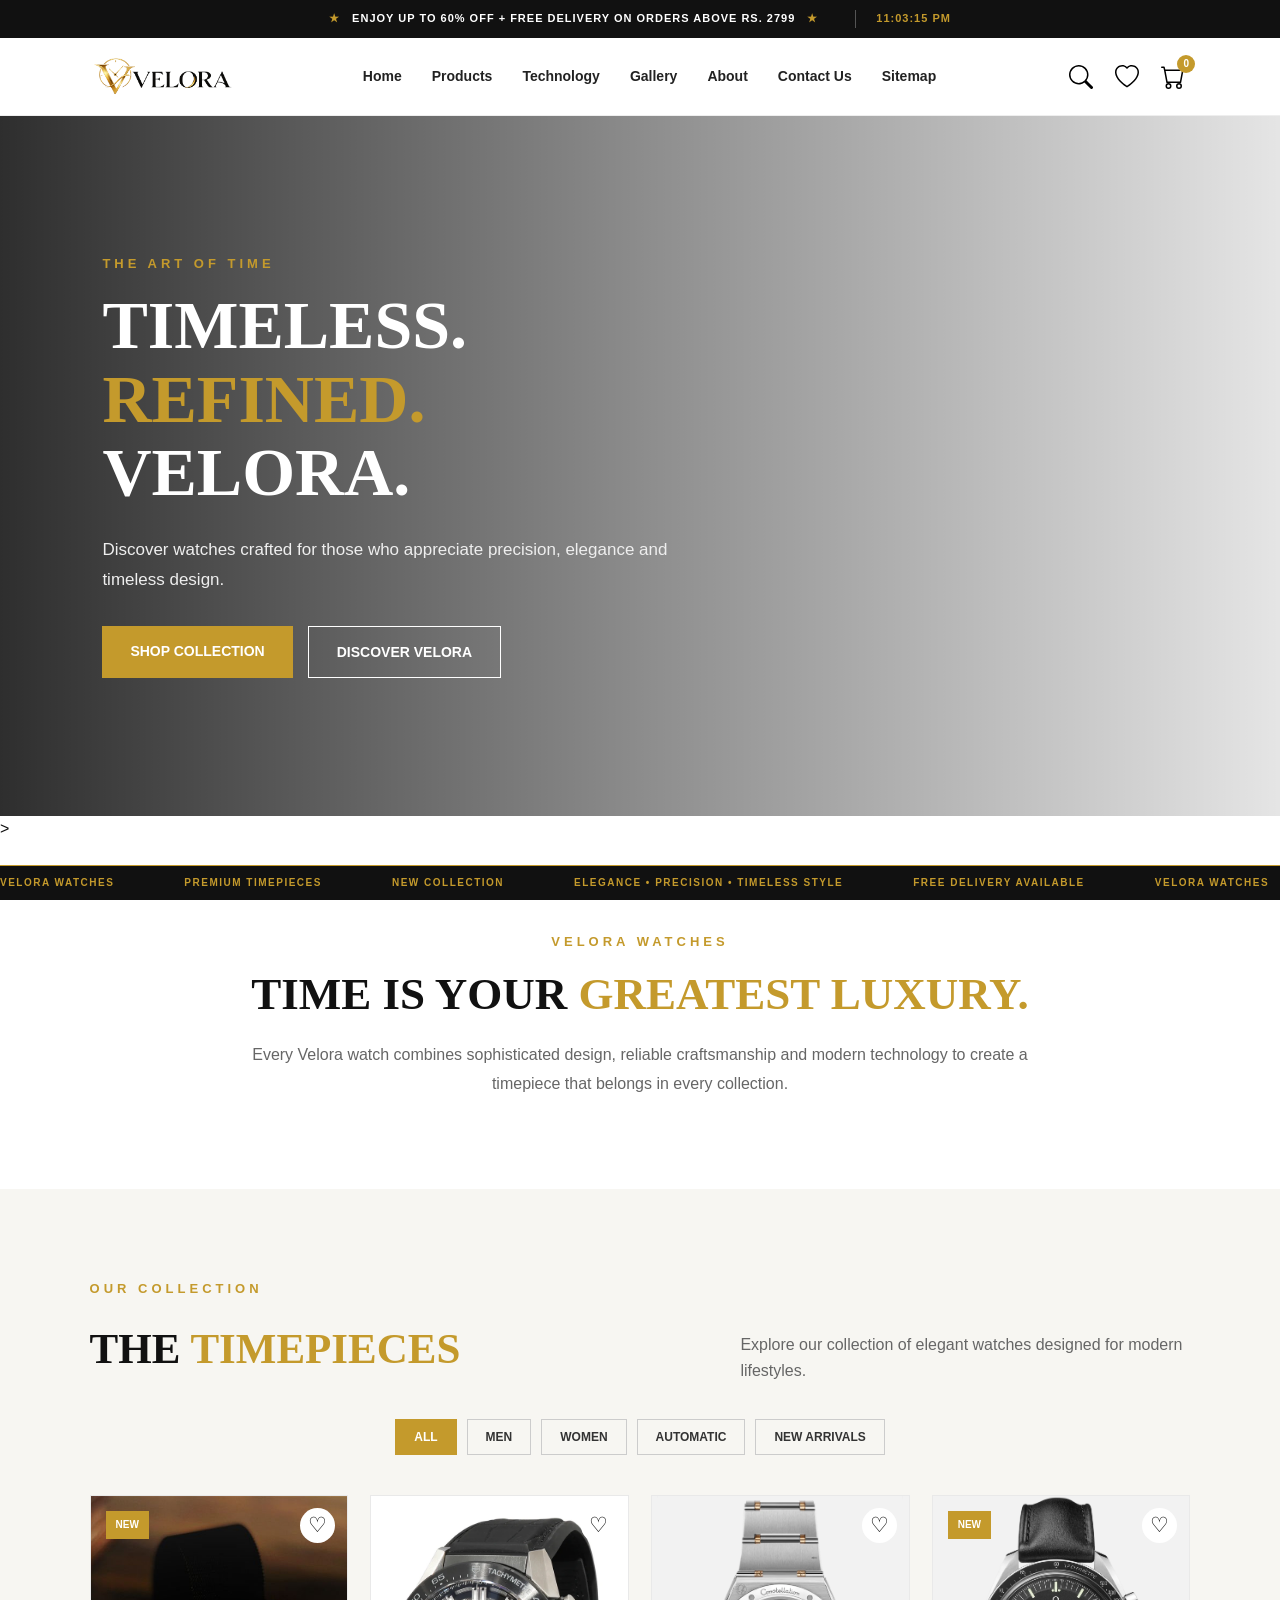
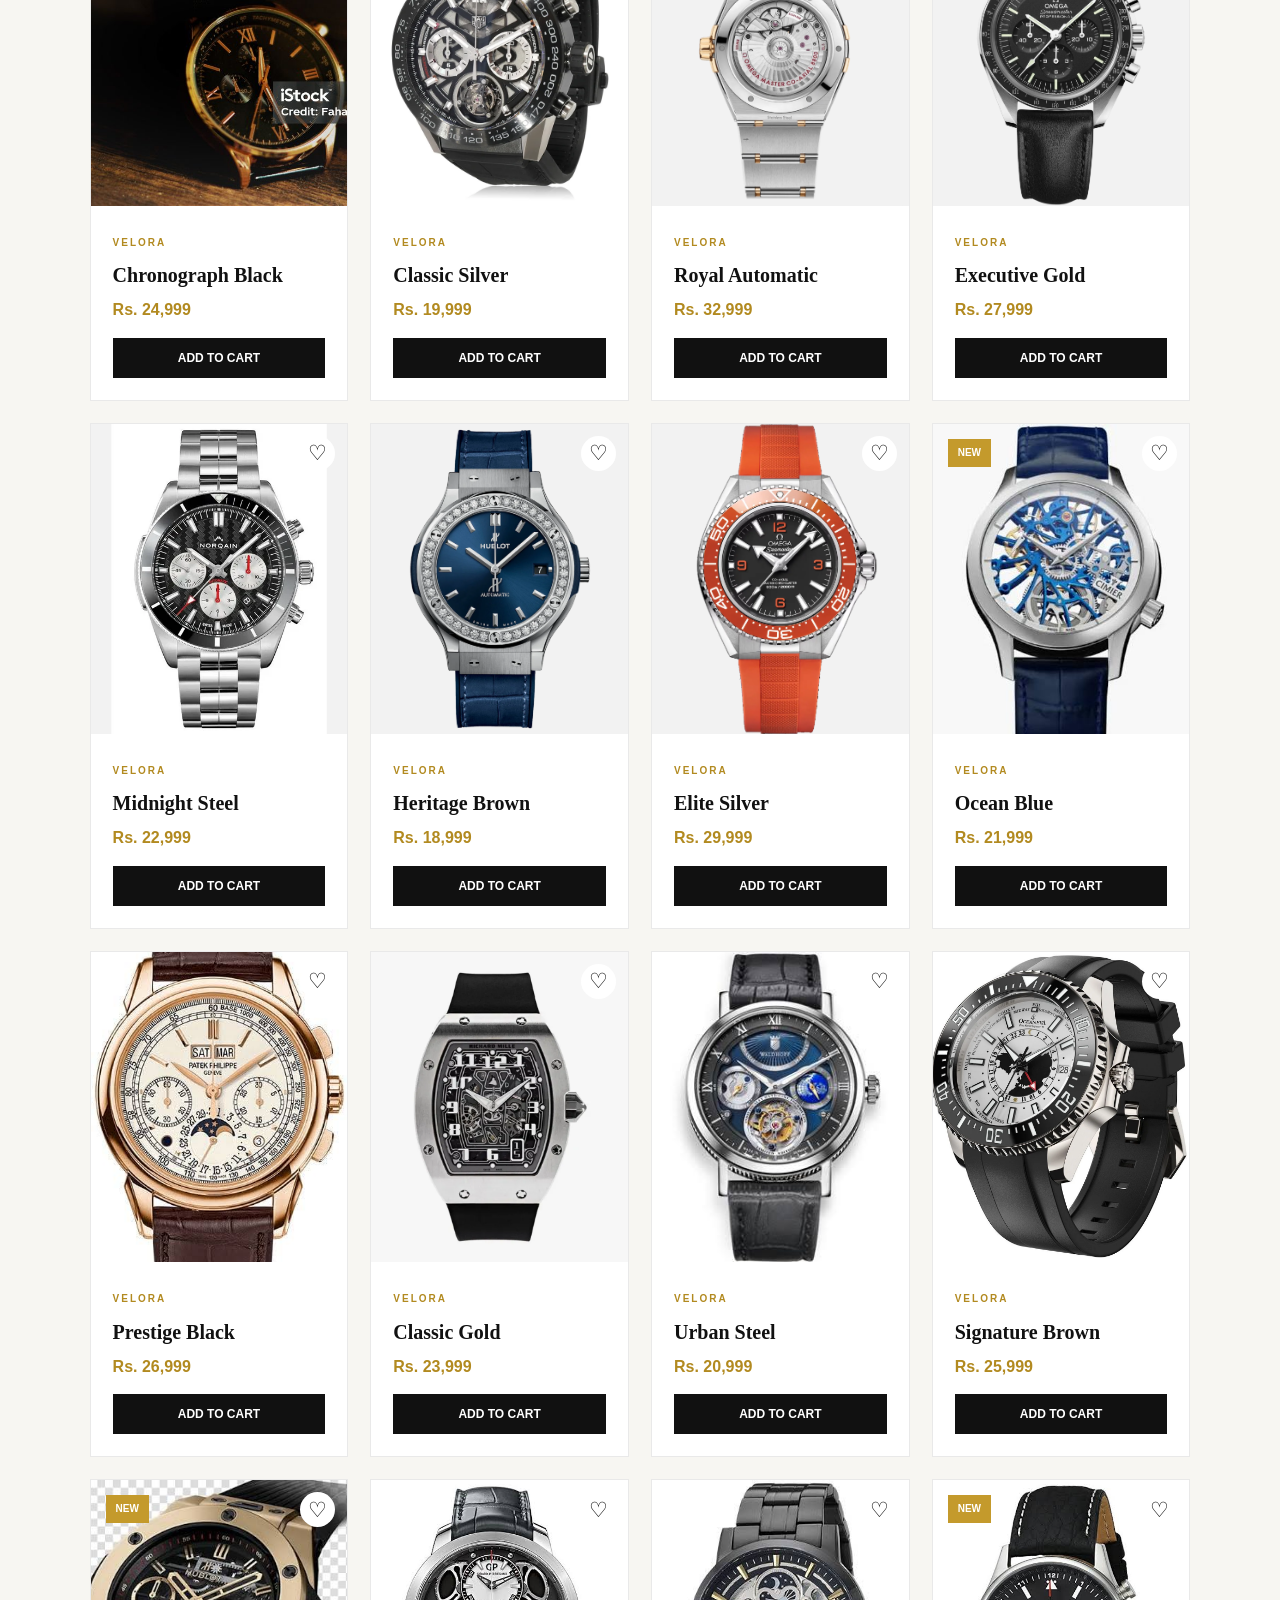
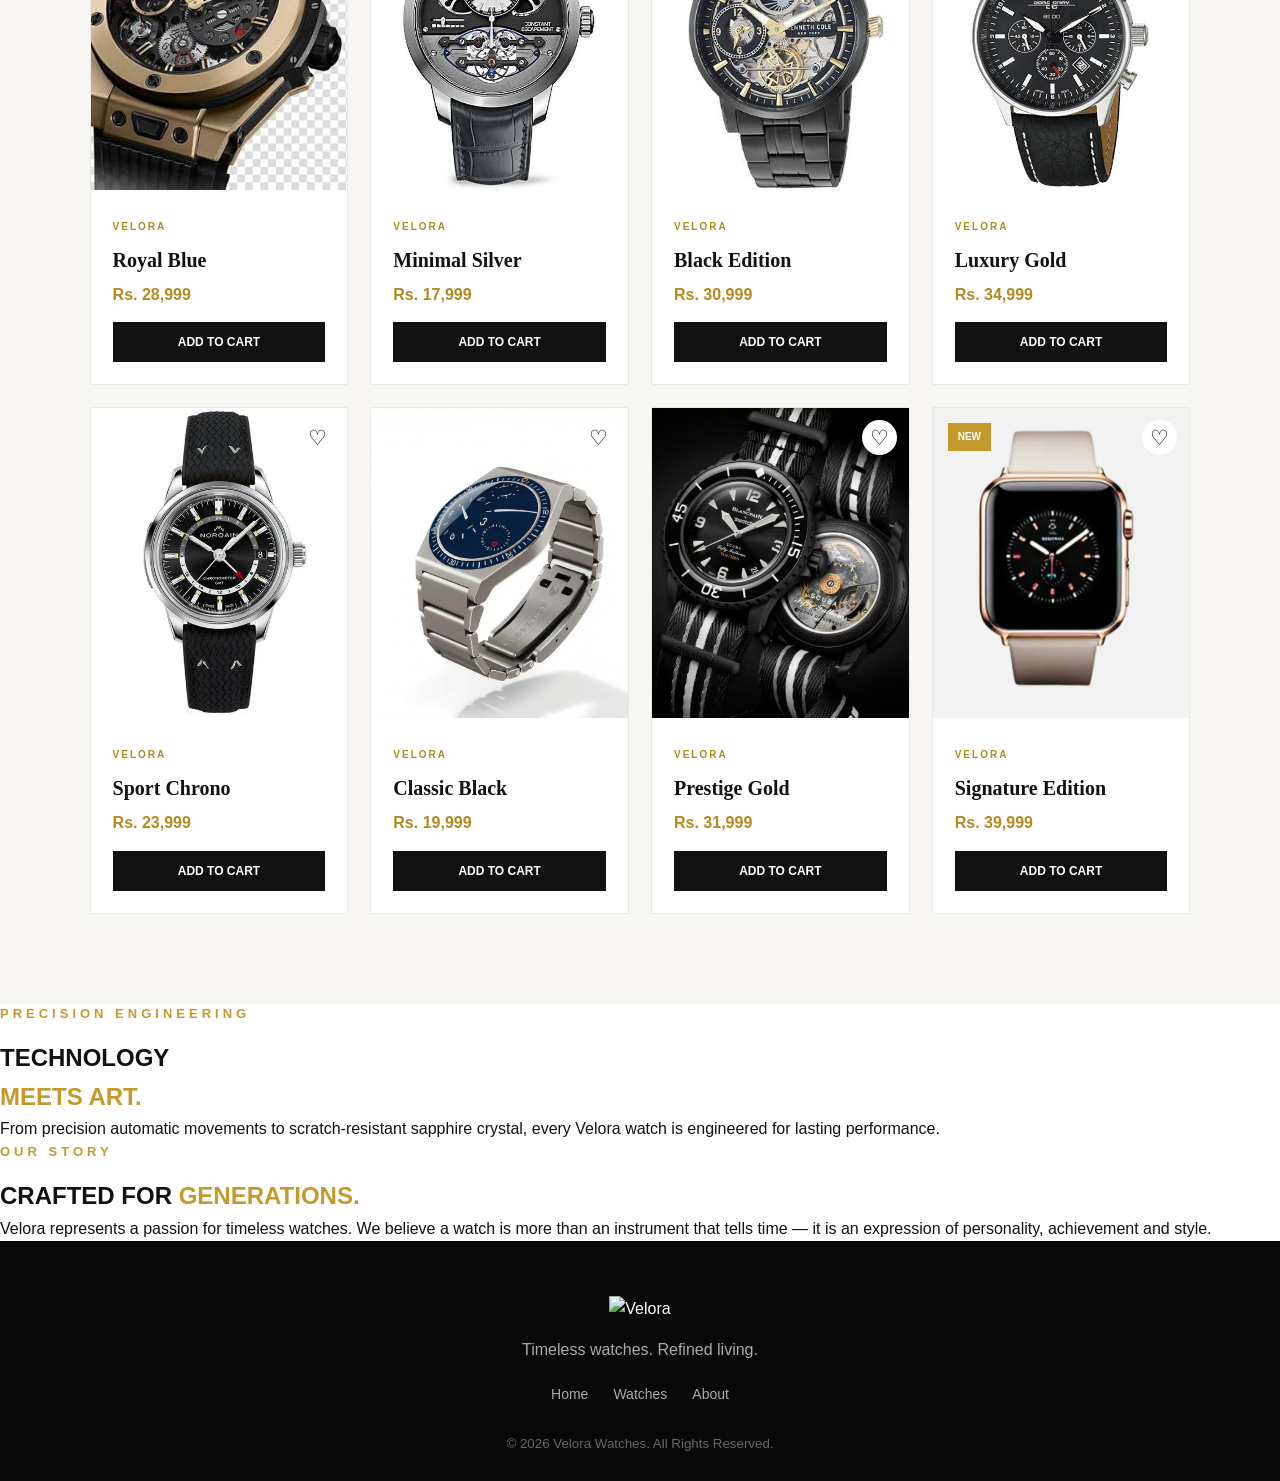
==== commit b2bc93ba: "sitemap is ready" ====
--- a/index.html
+++ b/index.html
@@ -14,9 +14,9 @@
 
 <body>
 
-    <!-- =====================================================
-         TOP PROMO BAR
-    ====================================================== -->
+
+         <!-- TOP PROMO BAR -->
+   
 
     <div class="top-bar">
 
@@ -39,9 +39,8 @@
     </div>
 
 
-    <!-- =====================================================
-         HEADER / NAVBAR
-    ====================================================== -->
+         <!-- HEADER / NAVBAR -->
+
 
     <header>
 
@@ -148,9 +147,9 @@
     </header>
 
 
-    <!-- =====================================================
-         HERO SECTION
-    ====================================================== -->
+ 
+         <!-- HERO SECTION -->
+
 
     <section class="hero" id="home">
 
@@ -212,9 +211,8 @@
     </section>
 
 
-    <!-- =====================================================
-         INTRO SECTION
-    ====================================================== -->
+         <!-- INTRO SECTION -->
+  >
 
     <section class="intro">
 
@@ -245,9 +243,7 @@
     </section>
 
 
-    <!-- =====================================================
-         PRODUCTS SECTION
-    ====================================================== -->
+         <!-- PRODUCTS SECTION -->
 
     <section
         class="products"
@@ -336,13 +332,9 @@
         </div>
 
 
-        <!-- =================================================
-             PRODUCT GRID
-        ================================================== -->
-
-       <!-- =================================================
-     PRODUCT GRID
-================================================== -->
+<!--        
+     PRODUCT GRID -->
+
 
 <div class="product-grid">
 
@@ -1076,9 +1068,8 @@
     </section>
 
 
-    <!-- =====================================================
-         TECHNOLOGY
-    ====================================================== -->
+         <!-- TECHNOLOGY
+   -->
 
     <section
         class="technology"
@@ -1117,9 +1108,8 @@
     </section>
 
 
-    <!-- =====================================================
-         ABOUT
-    ====================================================== -->
+         <!-- ABOUT -->
+
 
     <section
         class="about"
@@ -1153,9 +1143,8 @@
     </section>
 
 
-    <!-- =====================================================
-         FOOTER
-    ====================================================== -->
+         <!-- FOOTER -->
+   
 
     <footer>
 
@@ -1196,9 +1185,9 @@
     </footer>
 
 
-    <!-- =====================================================
-         CART OVERLAY
-    ====================================================== -->
+  
+         <!-- CART OVERLAY -->
+
 
     <div
         class="cart-overlay"
@@ -1206,9 +1195,8 @@
     </div>
 
 
-    <!-- =====================================================
-         CART
-    ====================================================== -->
+         <!-- CART -->
+   
 
     <aside
         class="cart"
@@ -1279,10 +1267,9 @@
 
     </aside>
 
-
-    <!-- =====================================================
-         SEARCH OVERLAY
-    ====================================================== -->
+<!-- 
+         SEARCH OVERLAY -->
+  
 
     <div
         class="search-overlay"
@@ -1342,11 +1329,9 @@
 
     </div>
 
-
-    <!-- =====================================================
-         PRODUCT DETAILS MODAL
-         NEW REQUIREMENT
-    ====================================================== -->
+         <!-- PRODUCT DETAILS MODAL
+         NEW REQUIREMENT -->
+  
 
     <div
         class="product-modal"
@@ -1483,9 +1468,9 @@
 
 
 
-    <!-- =====================================================
-     BOTTOM CONTINUOUS TICKER
-===================================================== -->
+  
+     <!-- BOTTOM CONTINUOUS TICKER -->
+
 
 <div class="bottom-ticker">
 
@@ -1538,9 +1523,9 @@
 </div>
 
 
-    <!-- =====================================================
-         TOP BAR LIVE CLOCK
-    ====================================================== -->
+    
+         <!-- TOP BAR LIVE CLOCK -->
+
 
     <script>
 
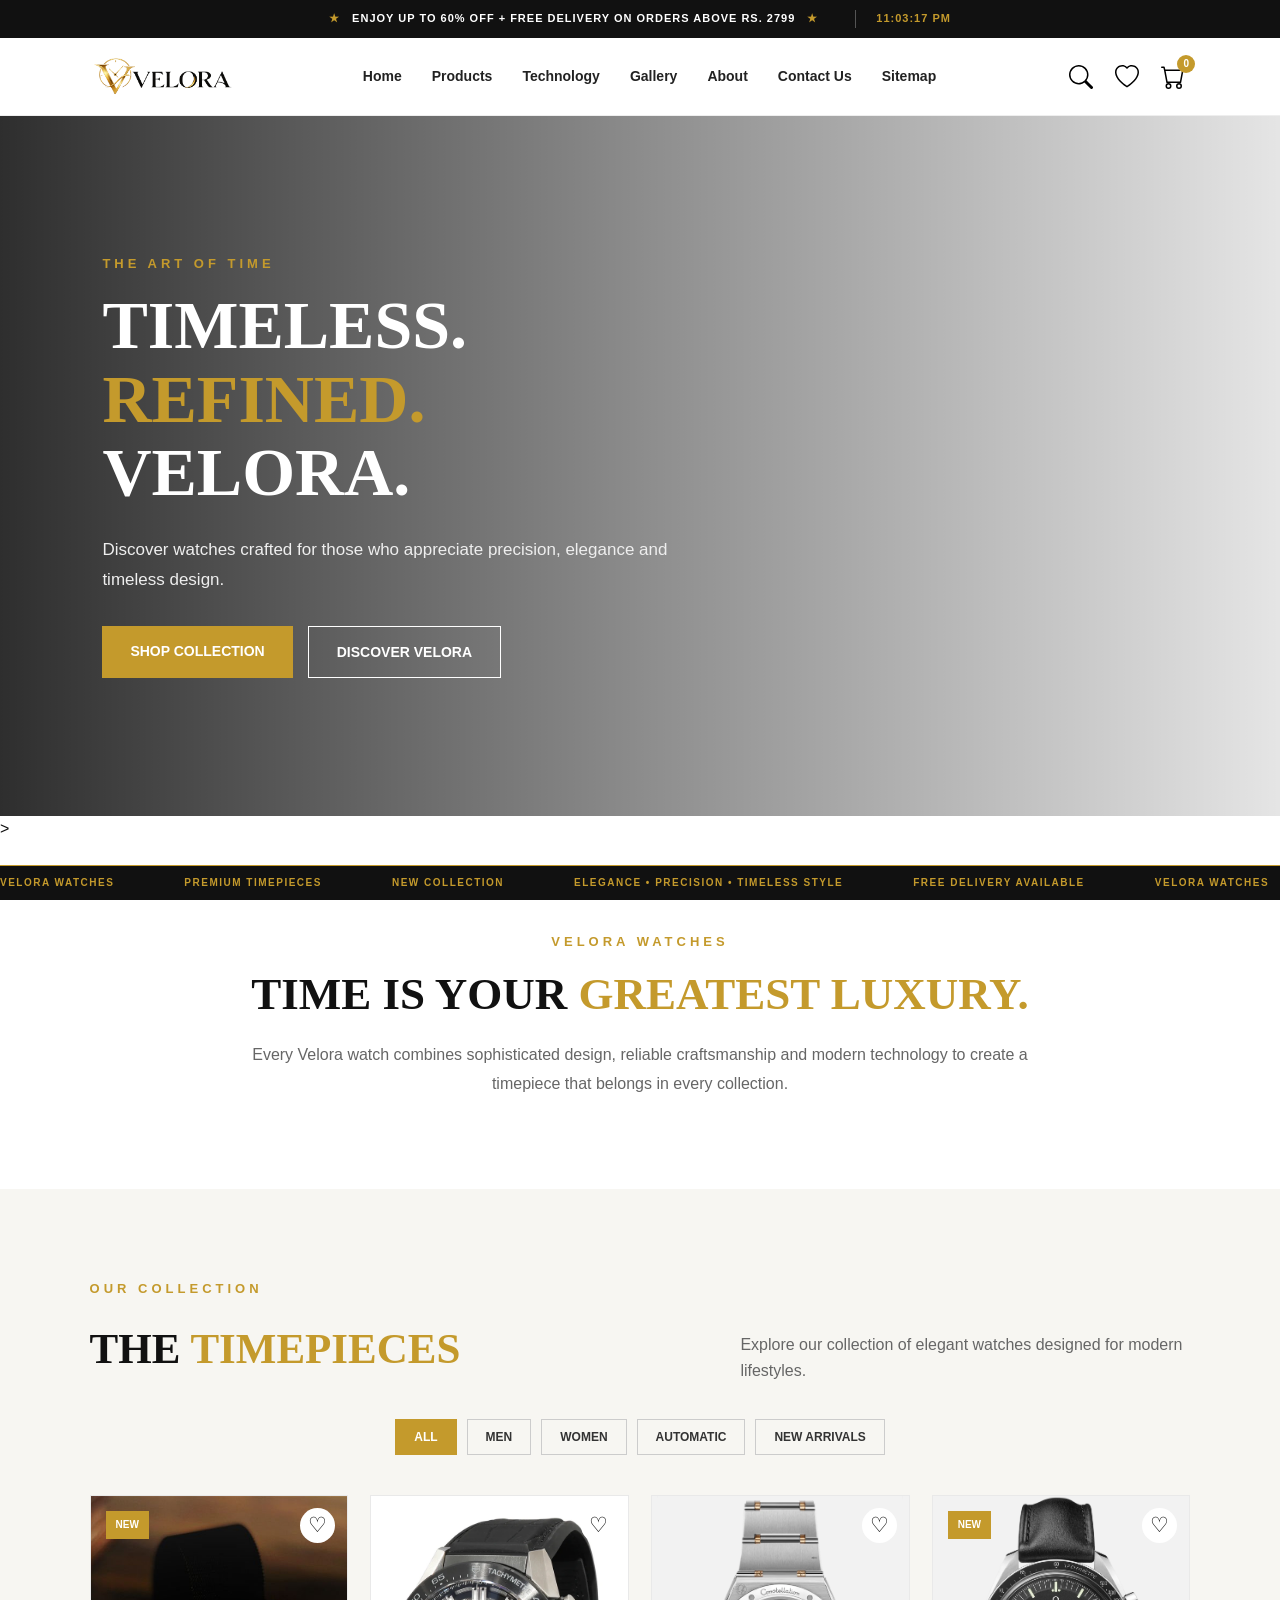
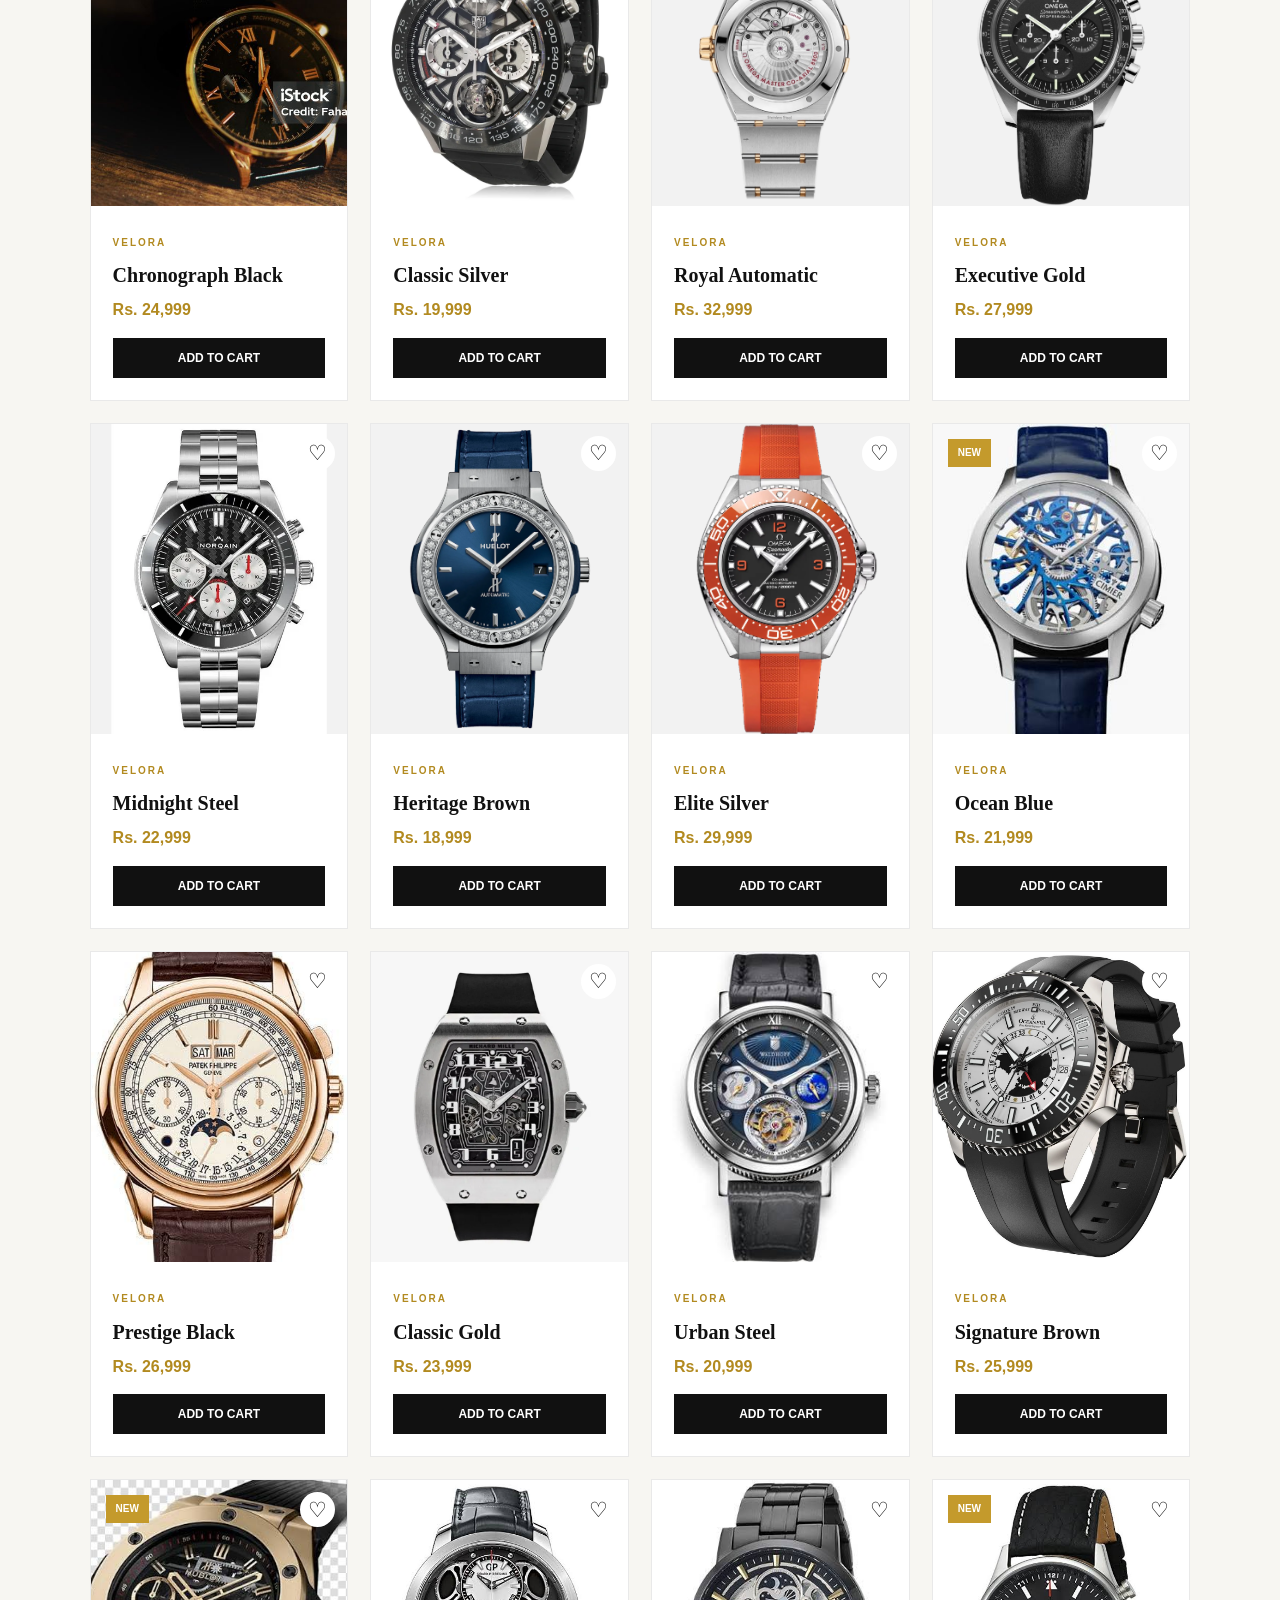
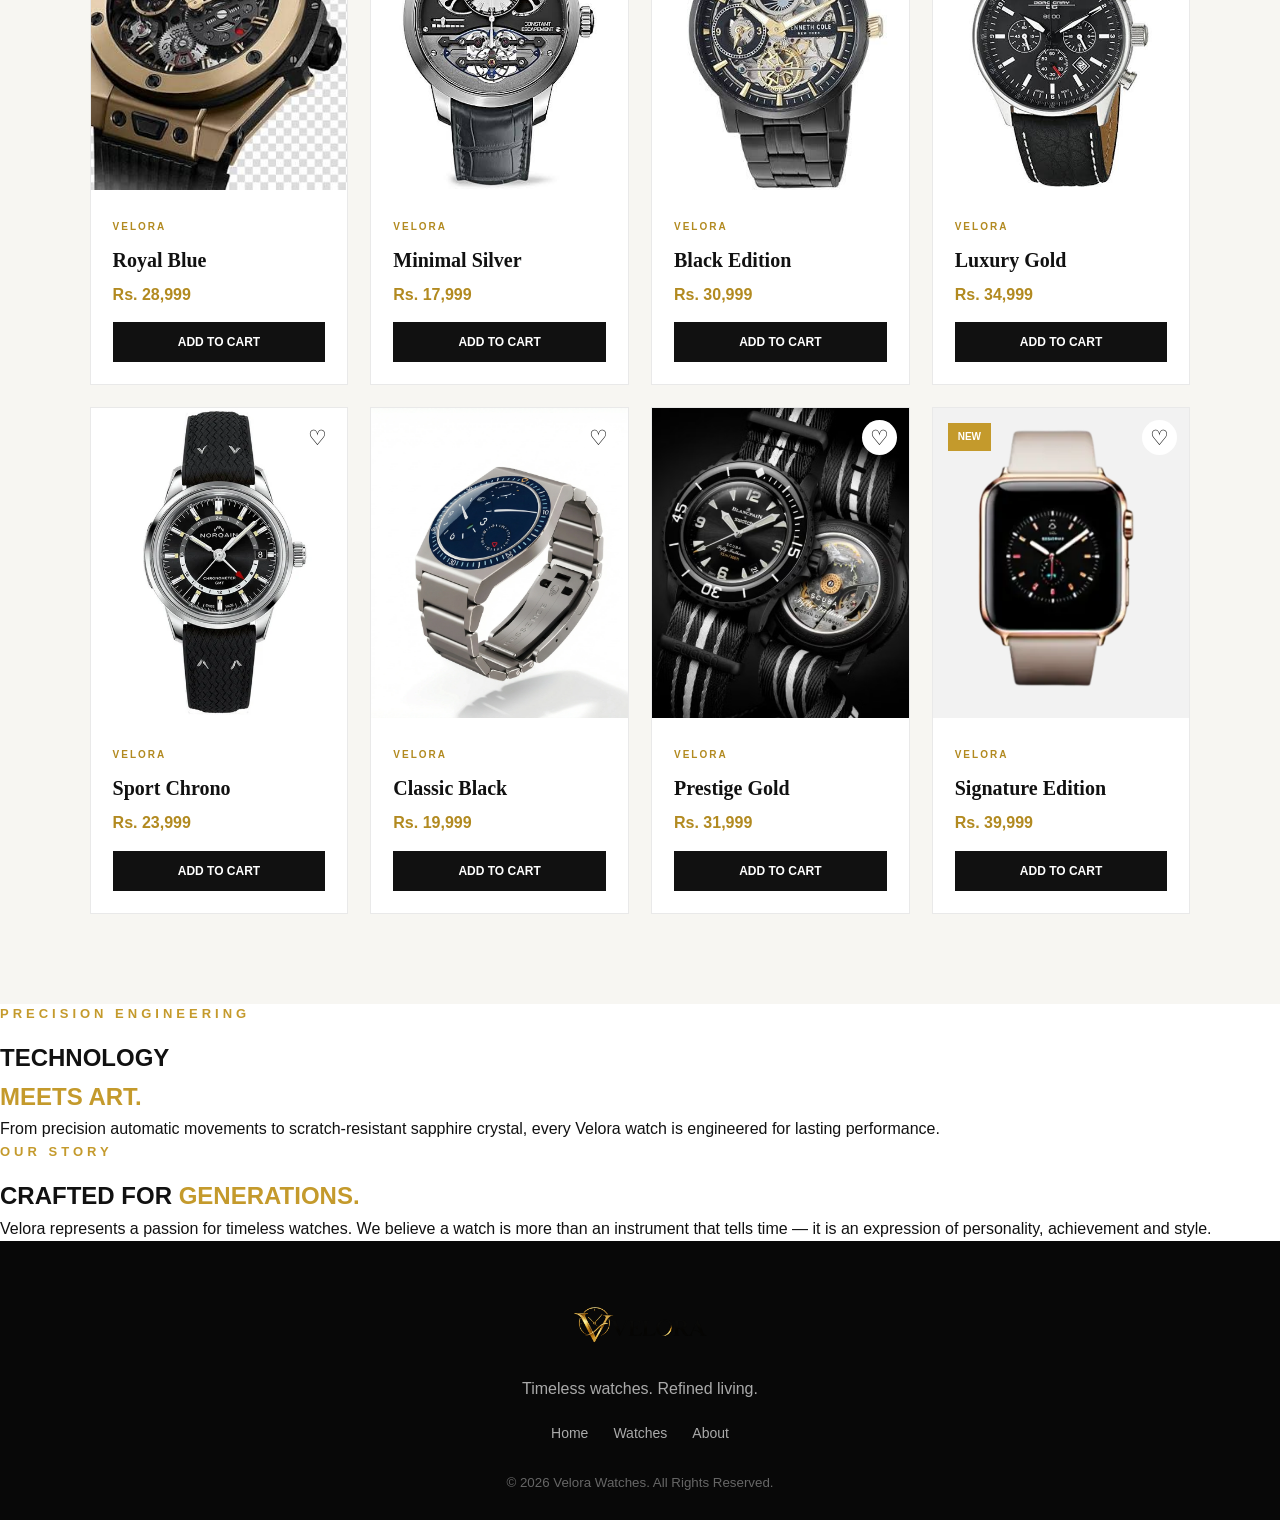
==== commit 51ca26bb: "Logo changes" ====
--- a/index.html
+++ b/index.html
@@ -1149,7 +1149,7 @@
     <footer>
 
         <img
-            src="images/velora-logo.png"
+            src="assets/images/logo.png.png"
             alt="Velora">
 
 
